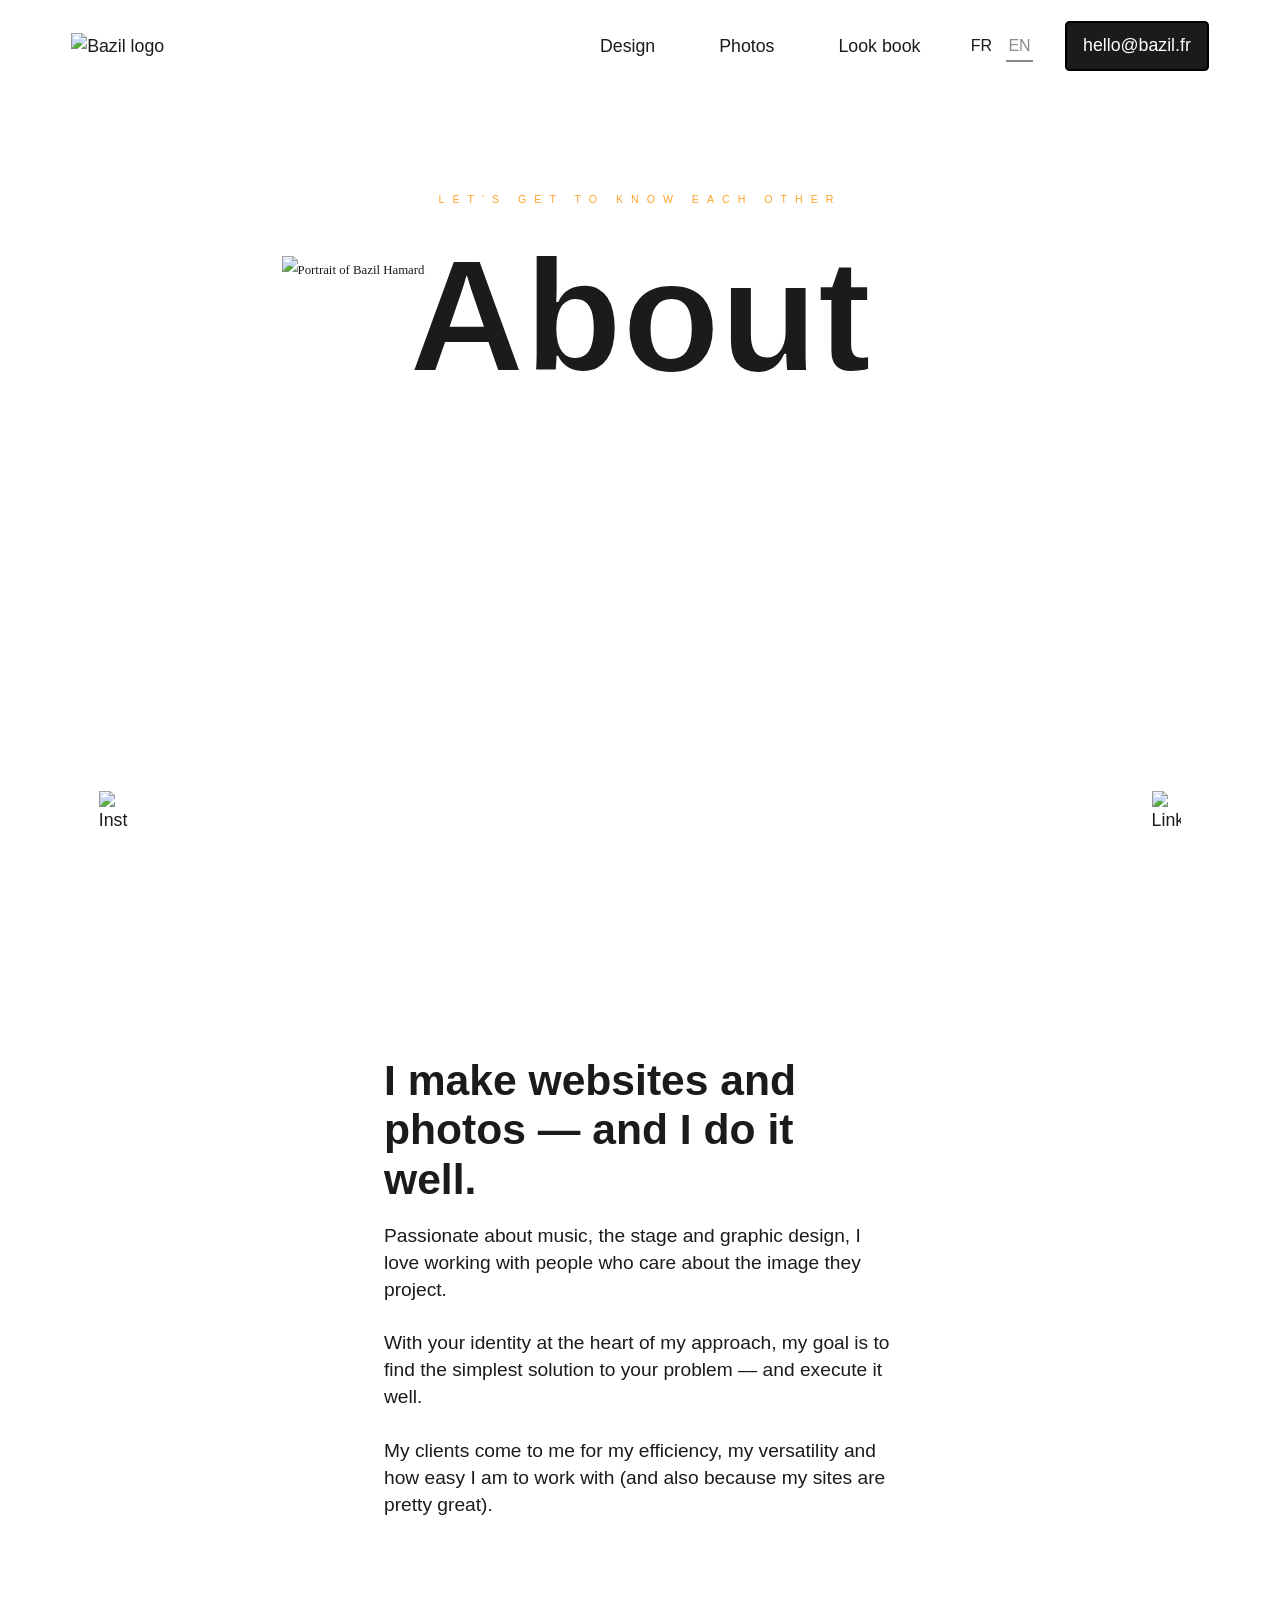
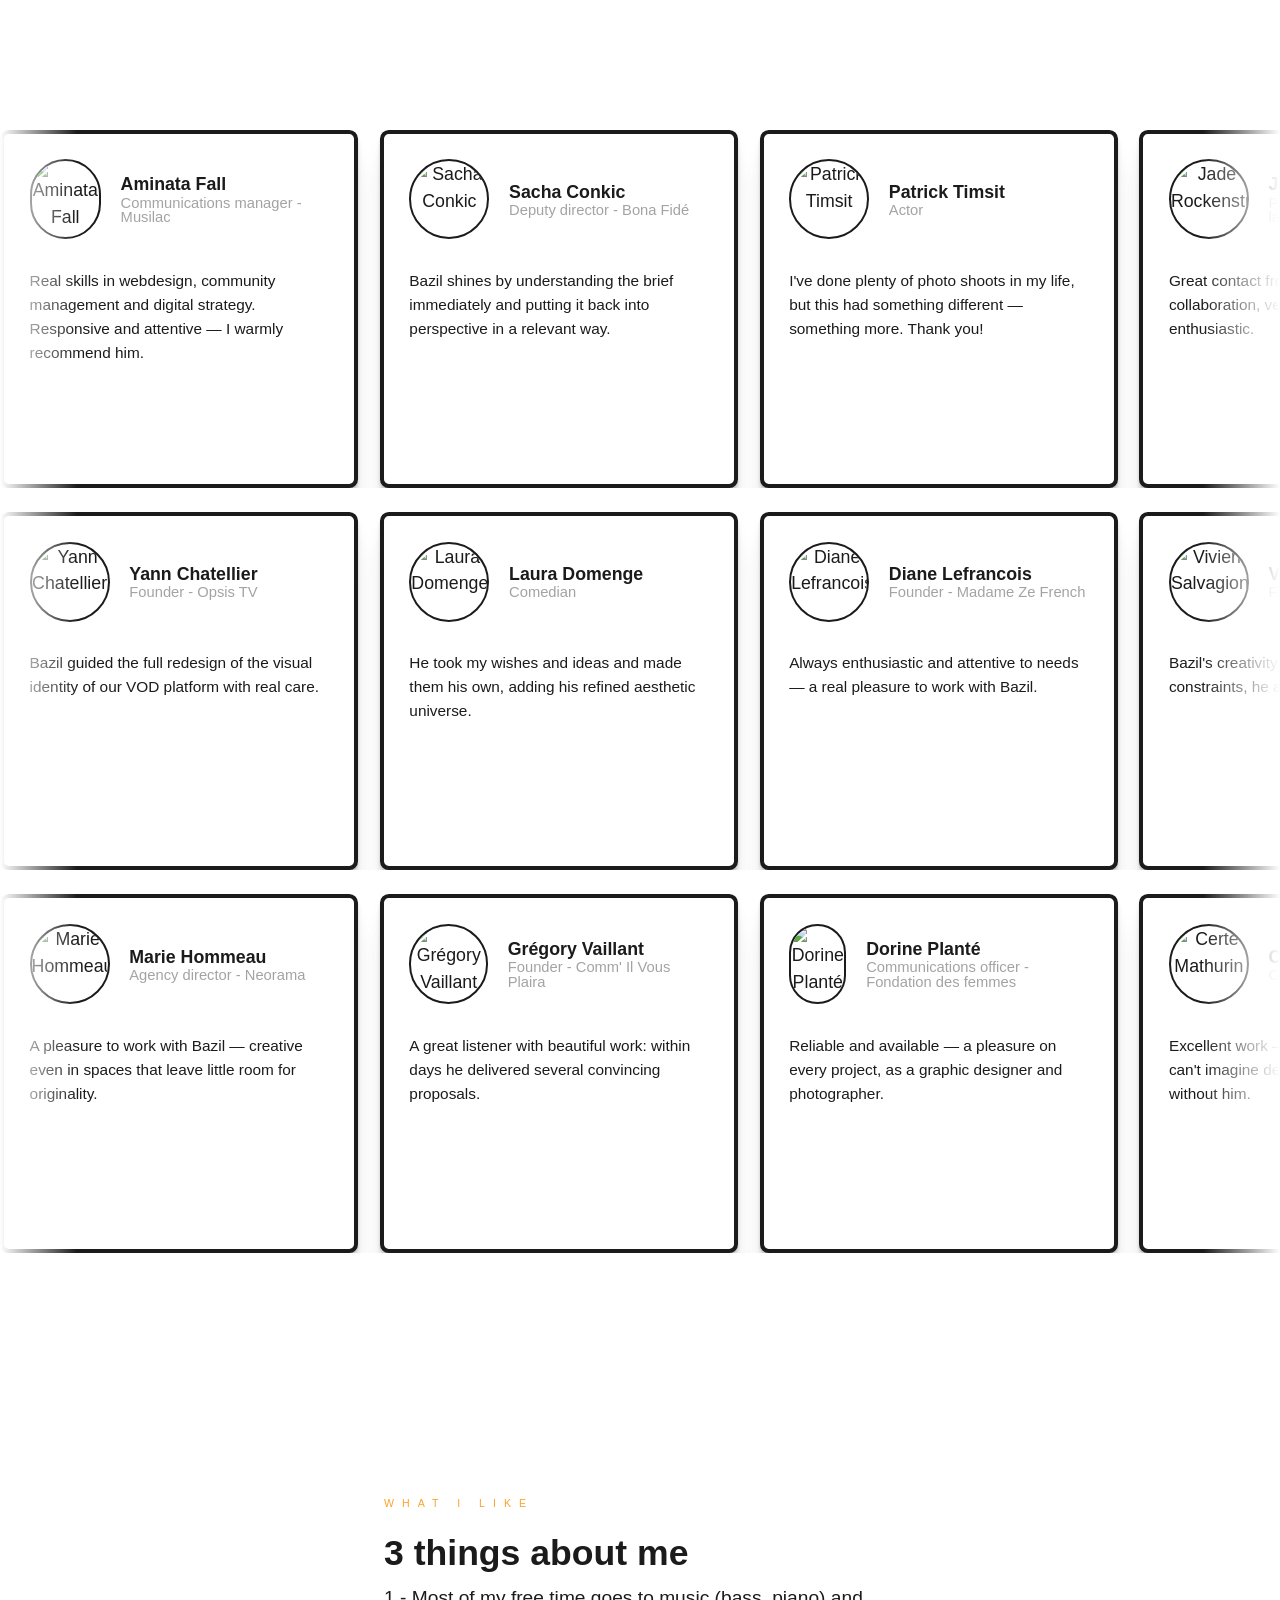
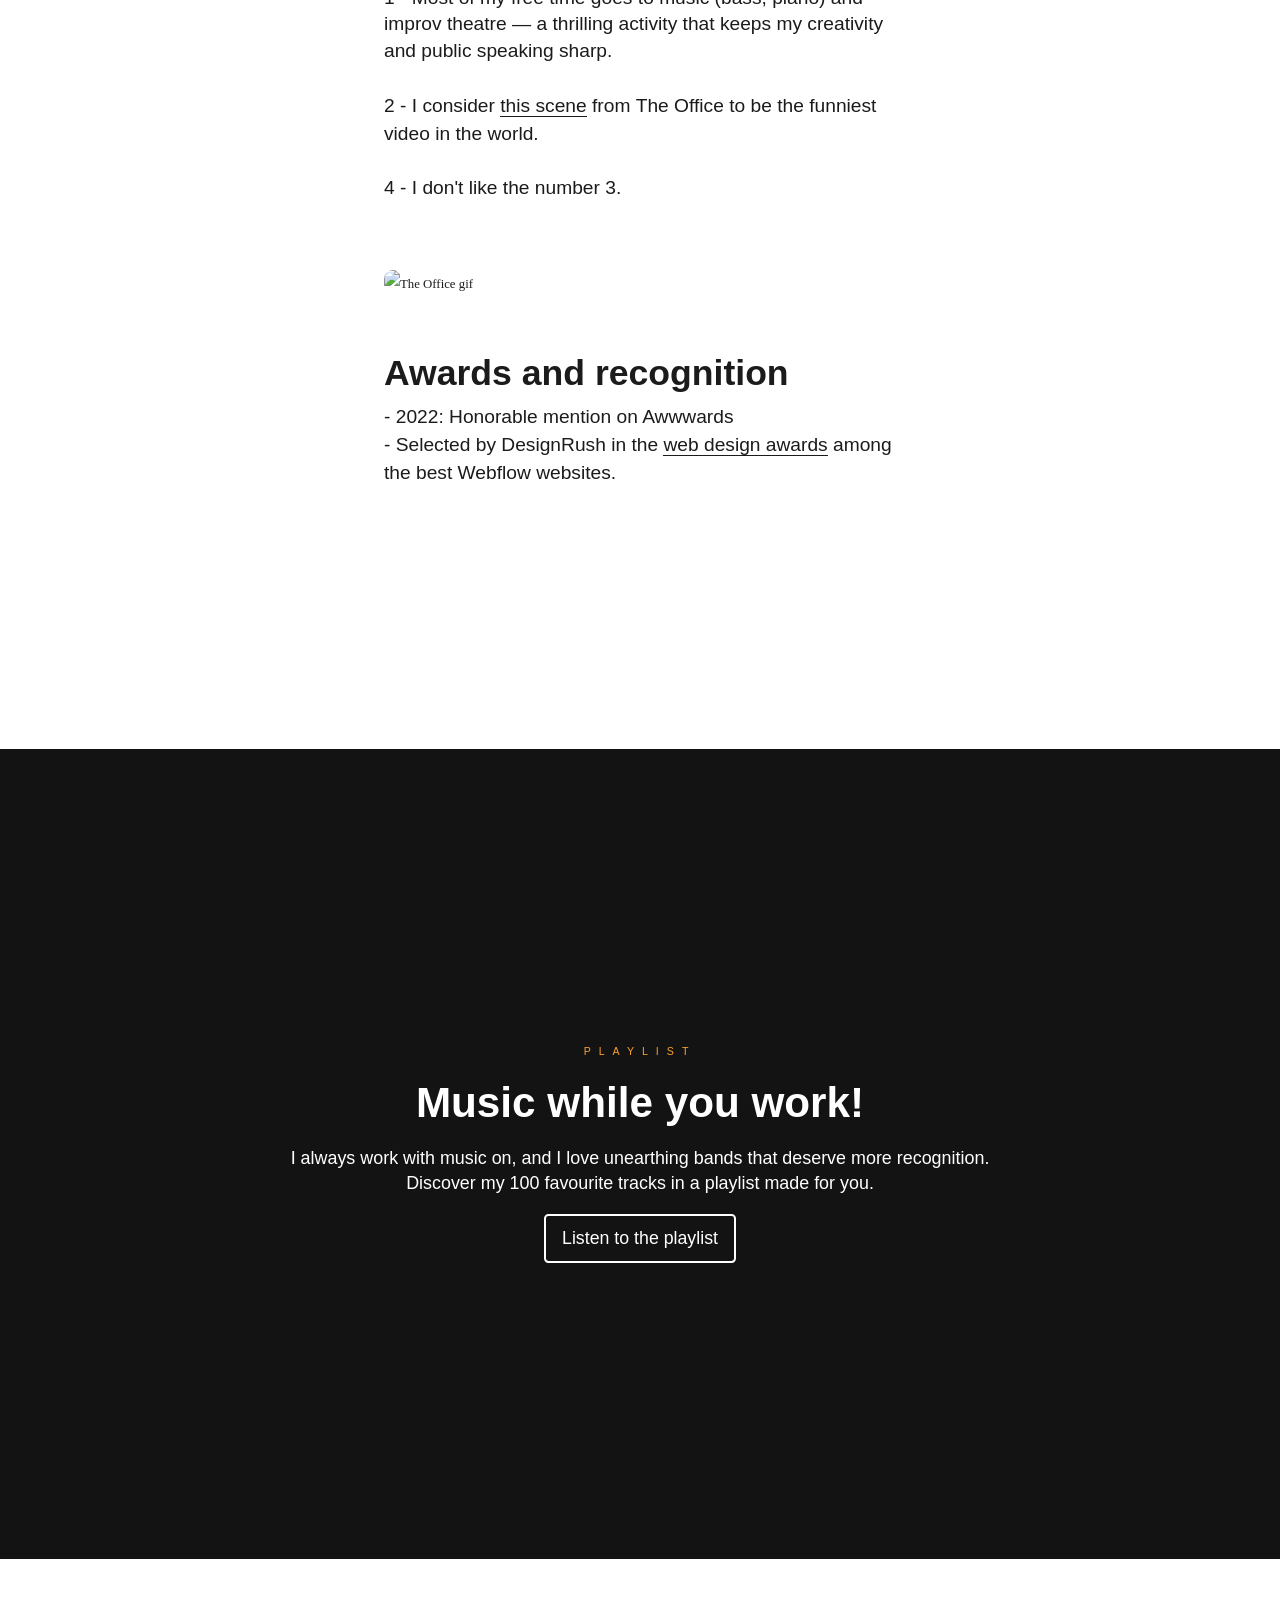
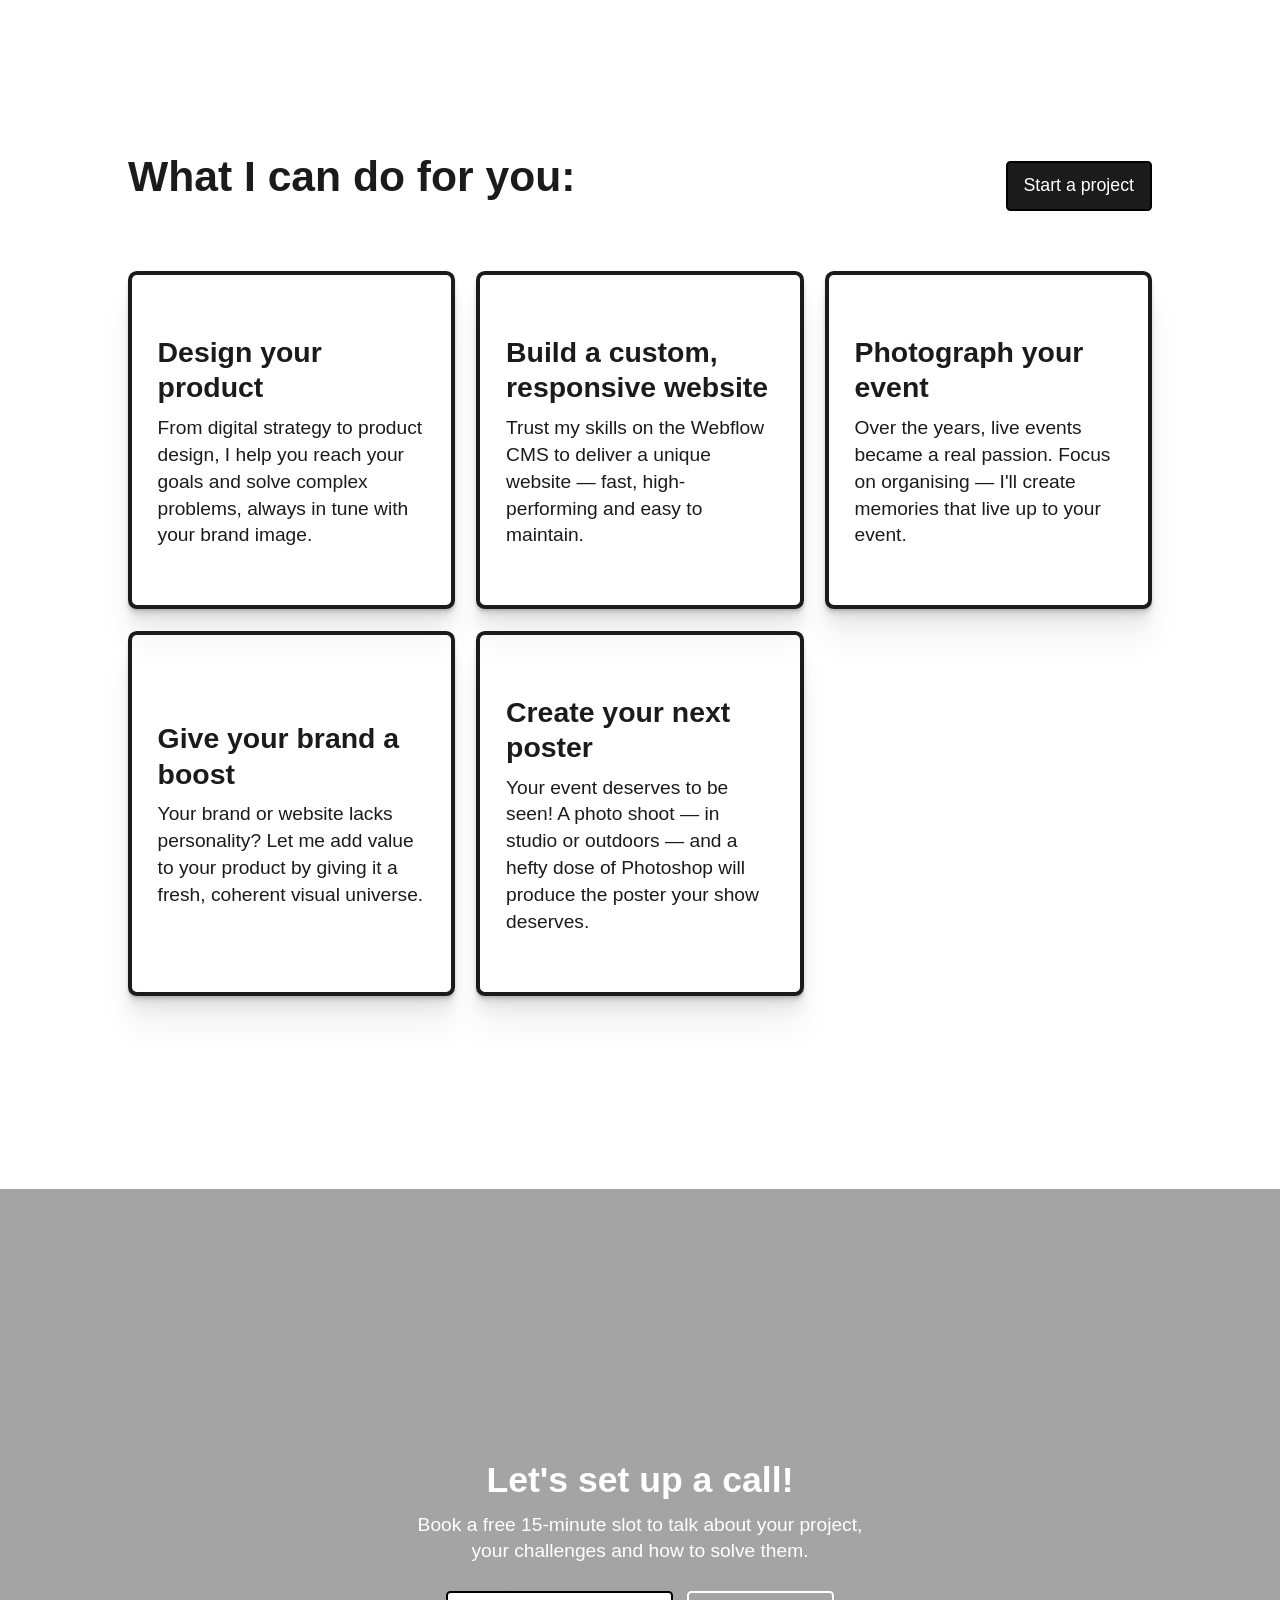
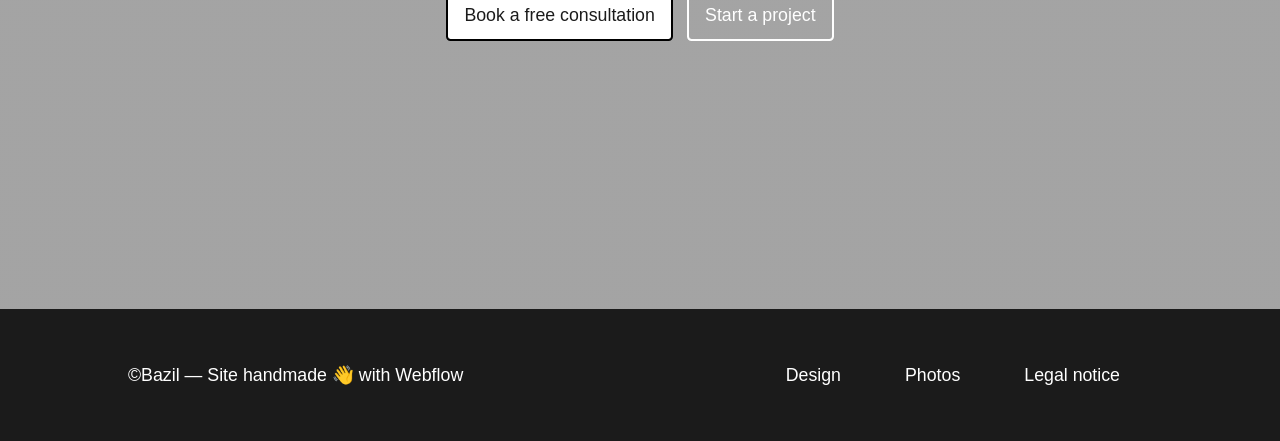
==== about/index.html @ ef3a247c "Initial commit: personal portfolio site Rebuilt from the Bazil Hamard portfolio template, personaliz" ====
<!DOCTYPE html>
<html lang="en">
<head>
<meta charset="utf-8">
<title>About - Bazil Hamard - Webdesigner &amp; photographer - Paris</title>
<meta name="description" content="Webdesigner and photographer in Paris — websites and photos, done well.">
<meta content="width=device-width, initial-scale=1" name="viewport">
<link href="../css/style.css" rel="stylesheet" type="text/css">
<link href="https://cdn.prod.website-files.com/61dd9ddd76c6a058a47a4c57/61dd9ddd76c6a0a5317a4cc8_Favicon.jpg" rel="shortcut icon" type="image/x-icon">
<link href="https://cdn.prod.website-files.com/61dd9ddd76c6a058a47a4c57/61dd9ddd76c6a01dc07a4cc9_Webclip.jpg" rel="apple-touch-icon">
<script>document.documentElement.className += ' js';</script>

</head>
<body class="body is-entering">

<div class="global">

<div class="black-curtain_transition"><div class="panel__wrapper"><div class="colorpanel-left"></div><div class="colorpanel-right"></div></div></div>
<nav class="nav flex-split is--white">
  <div class="container-xl is--menu">
    <a href="../" class="nav__logo w-inline-block"><img src="https://cdn.prod.website-files.com/61dd9ddd76c6a058a47a4c57/61defd565b95860877484fe4_Logo_Bazil.svg" loading="lazy" alt="Bazil logo" class="nav__logo-img"></a>
    <div class="menu__button" id="menuButton">
      <div class="line"></div><div class="line"></div><div class="line"></div>
      <div class="close"><div class="cross is--reverse"></div><div class="cross"></div></div>
    </div>
    <div class="nav__menu hide">
      <a href="../design/" class="nav__item is-transition">Design</a>
      <a href="../photos/" class="nav__item is-transition">Photos</a>
      <a href="../look-book/" class="nav__item is-transition">Look book</a>
      <a href="../about/" class="nav__item is-transition hide w--current">About</a>
      <div class="wg-element"><div class="wg-element-wrapper sw1">
        <a lang="fr" href="https://www.bazil.fr/" class="wg-selector-1 s1 w-inline-block"><div>FR</div><div class="wg-selector-highlight-wrapper"><div class="wg-selector-highlight h1"></div></div></a>
        <a lang="en" href="#" class="wg-selector-1 s2 is-active w-inline-block"><div>EN</div><div class="wg-selector-highlight-wrapper"><div class="wg-selector-highlight h2"></div></div></a>
      </div></div>
      <a href="mailto:hello@bazil.fr?subject=Getting%20in%20touch%20-%20Bazil.fr" class="cta menu w-button">hello@bazil.fr</a>
    </div>
    <div class="nav__mobile">
      <div class="menu__line is--top"></div>
      <a href="../design/" class="nav__item--wrapper w-inline-block">
        <div class="nav__item--title">Design</div>
        <div class="faq__arrow is--mobile"><img src="https://cdn.prod.website-files.com/61dd9ddd76c6a058a47a4c57/6204e4cefa407d267ed35bbc_Arrow_white.svg" loading="lazy" alt="" class="faq__arrow--image"></div>
        <div class="menu__line"></div>
      </a>
      <a href="../photos/" class="nav__item--wrapper w-inline-block">
        <div class="nav__item--title">Photos</div>
        <div class="faq__arrow is--mobile"><img src="https://cdn.prod.website-files.com/61dd9ddd76c6a058a47a4c57/6204e4cefa407d267ed35bbc_Arrow_white.svg" loading="lazy" alt="" class="faq__arrow--image"></div>
        <div class="menu__line"></div>
      </a>
      <a href="../look-book/" class="nav__item--wrapper w-inline-block">
        <div class="nav__item--title">Look book</div>
        <div class="faq__arrow is--mobile"><img src="https://cdn.prod.website-files.com/61dd9ddd76c6a058a47a4c57/6204e4cefa407d267ed35bbc_Arrow_white.svg" loading="lazy" alt="" class="faq__arrow--image"></div>
        <div class="menu__line"></div>
      </a>
      <a href="../about/" class="nav__item--wrapper w-inline-block">
        <div class="nav__item--title">About</div>
        <div class="faq__arrow is--mobile"><img src="https://cdn.prod.website-files.com/61dd9ddd76c6a058a47a4c57/6204e4cefa407d267ed35bbc_Arrow_white.svg" loading="lazy" alt="" class="faq__arrow--image"></div>
        <div class="menu__line"></div>
      </a>
      <div class="nav__contact-wrapper">
        <img src="https://cdn.prod.website-files.com/61dd9ddd76c6a058a47a4c57/622231122ac5bbd33df08f0c_Cercles-jaunes.svg" loading="lazy" alt="" class="logo__mobile">
        <a href="mailto:hello@bazil.fr?subject=Getting%20in%20touch%20-%20Bazil.fr" class="nav__contact">hello@bazil.fr</a>
        <a href="tel:+33687845893" class="nav__contact">06.87.84.58.93</a>
      </div>
      <a href="#" class="cta is--p-less js-open-form w-button">Start a project</a>
      <div class="wg-element"><div class="wg-element-wrapper sw1">
        <a lang="fr" href="https://www.bazil.fr/" class="wg-selector-1 s1 w-inline-block"><div>FR</div><div class="wg-selector-highlight-wrapper"><div class="wg-selector-highlight h1"></div></div></a>
        <a lang="en" href="#" class="wg-selector-1 s2 is-active w-inline-block"><div>EN</div><div class="wg-selector-highlight-wrapper"><div class="wg-selector-highlight h2"></div></div></a>
      </div></div>
      <div class="nav__rs--wrapper">
        <a href="https://www.instagram.com/bazildesiles/" target="_blank" class="rs__link w-inline-block"><img src="https://cdn.prod.website-files.com/61dd9ddd76c6a058a47a4c57/61dd9ddd76c6a041987a4ccb_RS_insta.webp" loading="lazy" alt="Instagram" class="rs-img"></a>
        <a href="https://www.linkedin.com/in/bazil-hamard/" target="_blank" class="rs__link w-inline-block"><img src="https://cdn.prod.website-files.com/61dd9ddd76c6a058a47a4c57/61dd9ddd76c6a0d11b7a4ccc_RS_Linkedin.webp" loading="lazy" alt="LinkedIn" class="rs-img is--smaller"></a>
        <a href="https://webflow.com/bazil" target="_blank" class="rs__link w-inline-block"><img src="https://cdn.prod.website-files.com/61dd9ddd76c6a058a47a4c57/6204de9267d23e3e209350e2_Webflow.svg" loading="lazy" alt="Webflow expert" class="rs-img"></a>
      </div>
    </div>
  </div>
</nav>
<div class="cursor"><div class="cursor__circle"><img src="https://cdn.prod.website-files.com/61dd9ddd76c6a058a47a4c57/61fa5ae131de253e0d866d9b_Arrow.webp" loading="lazy" alt="" class="cursor__img"></div></div>

<div class="form__container">
  <div class="close-form-div js-close-form"></div>
  <div class="form__wrap w-form">
    <form class="form" id="projectForm">
      <div class="question-wrap">
        <a href="#" class="close-button js-close-form w-inline-block"><img src="https://cdn.prod.website-files.com/61dd9ddd76c6a058a47a4c57/6231cae972a11c9142078d7c_close-x.svg" loading="lazy" alt="Close" class="close-icon"></a>
        <div class="q is-1 is-current" data-step="1">
          <div class="project-num is-form"><div class="num-txt">1</div><div class="num-txt">/</div><div class="num-txt">5</div></div>
          <div class="form__intro">Average time to complete: 2 minutes</div>
          <div class="question__title"><strong>What do you need?</strong></div>
          <div class="radio__buttons--wrapper">
            <label class="radio__button w-radio js-step-choice" data-next="2" data-value="A website">
      <div class="w-form-formradioinput w-form-formradioinput--inputType-custom radio w-radio-input"></div>
      <input type="radio" style="opacity:0;position:absolute;z-index:-1">
      <span class="radio-txt w-form-label">A website</span></label>
            <label class="radio__button w-radio js-step-choice" data-next="2" data-value="Branding, design &amp;amp; website">
      <div class="w-form-formradioinput w-form-formradioinput--inputType-custom radio w-radio-input"></div>
      <input type="radio" style="opacity:0;position:absolute;z-index:-1">
      <span class="radio-txt w-form-label">Branding, design &amp; website</span></label>
            <label class="radio__button w-radio js-step-choice" data-next="photos" data-value="Photography">
      <div class="w-form-formradioinput w-form-formradioinput--inputType-custom radio w-radio-input"></div>
      <input type="radio" style="opacity:0;position:absolute;z-index:-1">
      <span class="radio-txt w-form-label">Photography</span></label>
            <label class="radio__button w-radio js-step-choice" data-next="photos" data-value="Photo &amp;amp; graphic design">
      <div class="w-form-formradioinput w-form-formradioinput--inputType-custom radio w-radio-input"></div>
      <input type="radio" style="opacity:0;position:absolute;z-index:-1">
      <span class="radio-txt w-form-label">Photo &amp; graphic design</span></label>
          </div>
        </div>
        <div class="q is-22" data-step="2">
          <div class="project-num is-form"><div class="num-txt">2</div><div class="num-txt">/</div><div class="num-txt">5</div></div>
          <div class="question__title">When do you need it?</div>
          <div class="radio__buttons--wrapper">
            <label class="radio__button w-radio js-step-choice" data-next="3" data-value="As soon as possible">
      <div class="w-form-formradioinput w-form-formradioinput--inputType-custom radio w-radio-input"></div>
      <input type="radio" style="opacity:0;position:absolute;z-index:-1">
      <span class="radio-txt w-form-label">As soon as possible</span></label>
            <label class="radio__button w-radio js-step-choice" data-next="3" data-value="Within the next 2 months">
      <div class="w-form-formradioinput w-form-formradioinput--inputType-custom radio w-radio-input"></div>
      <input type="radio" style="opacity:0;position:absolute;z-index:-1">
      <span class="radio-txt w-form-label">Within the next 2 months</span></label>
            <label class="radio__button w-radio js-step-choice" data-next="3" data-value="Within 6 months">
      <div class="w-form-formradioinput w-form-formradioinput--inputType-custom radio w-radio-input"></div>
      <input type="radio" style="opacity:0;position:absolute;z-index:-1">
      <span class="radio-txt w-form-label">Within 6 months</span></label>
            <label class="radio__button w-radio js-step-choice" data-next="3" data-value="No rush">
      <div class="w-form-formradioinput w-form-formradioinput--inputType-custom radio w-radio-input"></div>
      <input type="radio" style="opacity:0;position:absolute;z-index:-1">
      <span class="radio-txt w-form-label">No rush</span></label>
          </div>
          <a href="#" class="back-button js-step-back w-inline-block" data-back="1"><img src="https://cdn.prod.website-files.com/61dd9ddd76c6a058a47a4c57/61fa5ae131de253e0d866d9b_Arrow.webp" loading="lazy" alt="Back" class="back-icon"></a>
        </div>
        <div class="q is-3" data-step="3">
          <div class="project-num is-form"><div class="num-txt">3</div><div class="num-txt">/</div><div class="num-txt">5</div></div>
          <div class="question__title">What budget do you have in mind?</div>
          <div class="radio__buttons--wrapper">
            <label class="radio__button w-radio js-step-choice" data-next="4" data-value="4000 - 8000 €">
      <div class="w-form-formradioinput w-form-formradioinput--inputType-custom radio w-radio-input"></div>
      <input type="radio" style="opacity:0;position:absolute;z-index:-1">
      <span class="radio-txt w-form-label">4000 - 8000 €</span></label>
            <label class="radio__button w-radio js-step-choice" data-next="4" data-value="8000 - 12000 €">
      <div class="w-form-formradioinput w-form-formradioinput--inputType-custom radio w-radio-input"></div>
      <input type="radio" style="opacity:0;position:absolute;z-index:-1">
      <span class="radio-txt w-form-label">8000 - 12000 €</span></label>
            <label class="radio__button w-radio js-step-choice" data-next="4" data-value="12000 - 20000 €">
      <div class="w-form-formradioinput w-form-formradioinput--inputType-custom radio w-radio-input"></div>
      <input type="radio" style="opacity:0;position:absolute;z-index:-1">
      <span class="radio-txt w-form-label">12000 - 20000 €</span></label>
            <label class="radio__button w-radio js-step-choice" data-next="4" data-value="+ 20000 €">
      <div class="w-form-formradioinput w-form-formradioinput--inputType-custom radio w-radio-input"></div>
      <input type="radio" style="opacity:0;position:absolute;z-index:-1">
      <span class="radio-txt w-form-label">+ 20000 €</span></label>
          </div>
          <a href="#" class="back-button js-step-back w-inline-block" data-back="2"><img src="https://cdn.prod.website-files.com/61dd9ddd76c6a058a47a4c57/61fa5ae131de253e0d866d9b_Arrow.webp" loading="lazy" alt="Back" class="back-icon"></a>
        </div>
        <div class="q is-44" data-step="4">
          <div class="project-num is-form"><div class="num-txt">4</div><div class="num-txt">/</div><div class="num-txt">5</div></div>
          <div class="question__title">How did you hear about my work?</div>
          <div class="radio__buttons--wrapper">
            <label class="radio__button w-radio js-step-choice" data-next="5" data-value="Google search">
      <div class="w-form-formradioinput w-form-formradioinput--inputType-custom radio w-radio-input"></div>
      <input type="radio" style="opacity:0;position:absolute;z-index:-1">
      <span class="radio-txt w-form-label">Google search</span></label>
            <label class="radio__button w-radio js-step-choice" data-next="5" data-value="Word of mouth">
      <div class="w-form-formradioinput w-form-formradioinput--inputType-custom radio w-radio-input"></div>
      <input type="radio" style="opacity:0;position:absolute;z-index:-1">
      <span class="radio-txt w-form-label">Word of mouth</span></label>
            <label class="radio__button w-radio js-step-choice" data-next="5" data-value="One of my past projects">
      <div class="w-form-formradioinput w-form-formradioinput--inputType-custom radio w-radio-input"></div>
      <input type="radio" style="opacity:0;position:absolute;z-index:-1">
      <span class="radio-txt w-form-label">One of my past projects</span></label>
            <label class="radio__button w-radio js-step-choice" data-next="5" data-value="Social media / Webflow">
      <div class="w-form-formradioinput w-form-formradioinput--inputType-custom radio w-radio-input"></div>
      <input type="radio" style="opacity:0;position:absolute;z-index:-1">
      <span class="radio-txt w-form-label">Social media / Webflow</span></label>
            <label class="radio__button w-radio js-step-choice" data-next="5" data-value="Other">
      <div class="w-form-formradioinput w-form-formradioinput--inputType-custom radio w-radio-input"></div>
      <input type="radio" style="opacity:0;position:absolute;z-index:-1">
      <span class="radio-txt w-form-label">Other</span></label>
          </div>
          <a href="#" class="back-button js-step-back w-inline-block" data-back="3"><img src="https://cdn.prod.website-files.com/61dd9ddd76c6a058a47a4c57/61fa5ae131de253e0d866d9b_Arrow.webp" loading="lazy" alt="Back" class="back-icon"></a>
        </div>
        <div class="q is-55" data-step="5">
          <div class="project-num is-form"><div class="num-txt">5</div><div class="num-txt">/</div><div class="num-txt">5</div></div>
          <div class="question__title"><strong>Finally, leave your details so I can get back to you as soon as possible.</strong></div>
          <div class="radio__buttons--wrapper">
            <div class="form-row">
              <input type="text" class="txt-field is-half w-input" placeholder="First name*" required>
              <input type="text" class="txt-field is-half w-input" placeholder="Last name*" required>
            </div>
            <div class="form-row">
              <input type="email" class="txt-field is-half w-input" placeholder="Email*" required>
              <input type="tel" class="txt-field is-half w-input" placeholder="Phone">
            </div>
            <textarea class="txt-field is-msg w-input" placeholder="Tell me a bit more about your project..."></textarea>
            <input type="submit" class="radio__button w-button" value="Send">
          </div>
          <a href="#" class="back-button js-step-back w-inline-block" data-back="4"><img src="https://cdn.prod.website-files.com/61dd9ddd76c6a058a47a4c57/61fa5ae131de253e0d866d9b_Arrow.webp" loading="lazy" alt="Back" class="back-icon"></a>
        </div>
        <div class="q is-photos" data-step="photos">
          <div class="question__title">For your photography needs,<br>contact me directly by email:</div>
          <a href="mailto:hello@bazil.fr?subject=Getting%20in%20touch%20-%20bazil.fr" class="cta is--photos w-button">hello@bazil.fr</a>
          <a href="#" class="back-button js-step-back w-inline-block" data-back="1"><img src="https://cdn.prod.website-files.com/61dd9ddd76c6a058a47a4c57/61fa5ae131de253e0d866d9b_Arrow.webp" loading="lazy" alt="Back" class="back-icon"></a>
        </div>
      </div>
    </form>
    <div class="success w-form-done">
      <a href="#" class="close-button js-close-form w-inline-block"><img src="https://cdn.prod.website-files.com/61dd9ddd76c6a058a47a4c57/6231cae972a11c9142078d7c_close-x.svg" loading="lazy" alt="Close" class="close-icon"></a>
      <div class="success__text"><span class="success-heading">Thank you</span>I'll get back to you as soon as possible 👋</div>
    </div>
  </div>
</div>

<div class="loader"><div class="nav-bg"><img src="https://cdn.prod.website-files.com/61dd9ddd76c6a058a47a4c57/62223071a8da772acdf6f8d8_Logo-B.svg" loading="eager" alt="" class="loader-img"></div><div class="loader-bottom-img"></div></div>
</div>

<div class="main">
  <div class="overflow-hidden">
    <div class="section about">
      <div class="container">
        <div class="about__heading-content">
          <h5 class="is--centered">Let's get to know each other</h5>
          <div class="about__heading-wrapper">
            <h1 class="about__heading-outline">About</h1>
            <h1 class="about__heading">About</h1>
          </div>
        </div>
        <div class="rs__wrapper">
          <a href="https://www.instagram.com/bazildesiles/" target="_blank" class="rs__content is--instagram w-inline-block"><img src="https://cdn.prod.website-files.com/61dd9ddd76c6a058a47a4c57/61dd9ddd76c6a041987a4ccb_RS_insta.webp" loading="lazy" alt="Instagram" class="rs__logo"></a>
          <a href="https://www.linkedin.com/in/bazil-hamard/" target="_blank" class="rs__content is--linkedin w-inline-block"><img src="https://cdn.prod.website-files.com/61dd9ddd76c6a058a47a4c57/61dd9ddd76c6a0d11b7a4ccc_RS_Linkedin.webp" loading="lazy" alt="LinkedIn" class="rs__logo"></a>
        </div>
        <img src="https://cdn.prod.website-files.com/61dd9ddd76c6a058a47a4c57/62792826dba51829856cf823_Photo_about-gradient.png" loading="eager" alt="Portrait of Bazil Hamard" class="about__photo">
      </div>
    </div>
    <div class="section is--marginless">
      <div class="container-xs">
        <h2 class="reveal">I make websites and photos — and I do it well.</h2>
        <p class="reveal">Passionate about music, the stage and graphic design, I love working with people who care about the image they project.<br><br>With your identity at the heart of my approach, my goal is to find the simplest solution to your problem — and execute it well.<br><br>My clients come to me for my efficiency, my versatility and how easy I am to work with (and also because my sites are pretty great).</p>
      </div>
    </div>
    <div class="section is--testimonials">
      
      <div class="testimonial__wrapper w-dyn-list">
        <div class="testimonial__list w-dyn-items">
        <div class="testimonial__item shadow w-dyn-item">
          <a href="https://www.linkedin.com/in/aminata-fall-b0b422139/" target="_blank" class="testimonial__link w-inline-block">
            <img src="https://cdn.prod.website-files.com/61dd9ddd76c6a0f7537a4c75/626be6404fe55c17edc2eea6_Testimonial%20-%20Aminata%20Fall.png" loading="lazy" alt="Aminata Fall" class="testimonial__photo">
            <div class="testimonial__infos">
              <h3 class="temoignage__name">Aminata Fall</h3>
              <div class="testimonial__role">Communications manager - Musilac</div>
            </div>
          </a>
          <div class="testimonial__quote">Real skills in webdesign, community management and digital strategy. Responsive and attentive — I warmly recommend him.</div>
        </div>
        <div class="testimonial__item shadow w-dyn-item">
          <a href="https://www.equancy.fr/fr/" target="_blank" class="testimonial__link w-inline-block">
            <img src="https://cdn.prod.website-files.com/61dd9ddd76c6a0f7537a4c75/626be607033956c3dab4e6ff_Testimonial%20-%20Sacha%20Conkic.png" loading="lazy" alt="Sacha Conkic" class="testimonial__photo">
            <div class="testimonial__infos">
              <h3 class="temoignage__name">Sacha Conkic</h3>
              <div class="testimonial__role">Deputy director - Bona Fidé</div>
            </div>
          </a>
          <div class="testimonial__quote">Bazil shines by understanding the brief immediately and putting it back into perspective in a relevant way.</div>
        </div>
        <div class="testimonial__item shadow w-dyn-item">
          <a href="#" class="testimonial__link w-inline-block">
            <img src="https://cdn.prod.website-files.com/61dd9ddd76c6a0f7537a4c75/653f64d745452251b58309da_Testimonial%20-%20Patrick%20Timsit.png" loading="lazy" alt="Patrick Timsit" class="testimonial__photo">
            <div class="testimonial__infos">
              <h3 class="temoignage__name">Patrick Timsit</h3>
              <div class="testimonial__role">Actor</div>
            </div>
          </a>
          <div class="testimonial__quote">I&#x27;ve done plenty of photo shoots in my life, but this had something different — something more. Thank you!</div>
        </div>
        <div class="testimonial__item shadow w-dyn-item">
          <a href="http://cokaulab.com/" target="_blank" class="testimonial__link w-inline-block">
            <img src="https://cdn.prod.website-files.com/61dd9ddd76c6a0f7537a4c75/626be5c675ee015f433188c1_Testimonial%20-%20Jade%20Rockenstrocly.png" loading="lazy" alt="Jade Rockenstrocly" class="testimonial__photo">
            <div class="testimonial__infos">
              <h3 class="temoignage__name">Jade Rockenstrocly</h3>
              <div class="testimonial__role">Production director - Cokau lab</div>
            </div>
          </a>
          <div class="testimonial__quote">Great contact from the start of our collaboration, very responsive, always enthusiastic.</div>
        </div>
        <div class="testimonial__item shadow w-dyn-item">
          <a href="https://fredericbau.com/" target="_blank" class="testimonial__link w-inline-block">
            <img src="https://cdn.prod.website-files.com/61dd9ddd76c6a0f7537a4c75/626be633b9b30b627eb89cbf_Testimonial%20-%20Fre%CC%81de%CC%81ric%20Bau.png" loading="lazy" alt="Frédéric Bau" class="testimonial__photo">
            <div class="testimonial__infos">
              <h3 class="temoignage__name">Frédéric Bau</h3>
              <div class="testimonial__role">Pastry chef</div>
            </div>
          </a>
          <div class="testimonial__quote">Thank you for your ability to understand us, challenge us, keep the goal in sight and excel.</div>
        </div>
        <div class="testimonial__item shadow w-dyn-item">
          <a href="https://www.linkedin.com/in/aminata-fall-b0b422139/" target="_blank" class="testimonial__link w-inline-block">
            <img src="https://cdn.prod.website-files.com/61dd9ddd76c6a0f7537a4c75/626be6404fe55c17edc2eea6_Testimonial%20-%20Aminata%20Fall.png" loading="lazy" alt="Aminata Fall" class="testimonial__photo">
            <div class="testimonial__infos">
              <h3 class="temoignage__name">Aminata Fall</h3>
              <div class="testimonial__role">Communications manager - Musilac</div>
            </div>
          </a>
          <div class="testimonial__quote">Real skills in webdesign, community management and digital strategy. Responsive and attentive — I warmly recommend him.</div>
        </div>
        <div class="testimonial__item shadow w-dyn-item">
          <a href="https://www.equancy.fr/fr/" target="_blank" class="testimonial__link w-inline-block">
            <img src="https://cdn.prod.website-files.com/61dd9ddd76c6a0f7537a4c75/626be607033956c3dab4e6ff_Testimonial%20-%20Sacha%20Conkic.png" loading="lazy" alt="Sacha Conkic" class="testimonial__photo">
            <div class="testimonial__infos">
              <h3 class="temoignage__name">Sacha Conkic</h3>
              <div class="testimonial__role">Deputy director - Bona Fidé</div>
            </div>
          </a>
          <div class="testimonial__quote">Bazil shines by understanding the brief immediately and putting it back into perspective in a relevant way.</div>
        </div>
        <div class="testimonial__item shadow w-dyn-item">
          <a href="#" class="testimonial__link w-inline-block">
            <img src="https://cdn.prod.website-files.com/61dd9ddd76c6a0f7537a4c75/653f64d745452251b58309da_Testimonial%20-%20Patrick%20Timsit.png" loading="lazy" alt="Patrick Timsit" class="testimonial__photo">
            <div class="testimonial__infos">
              <h3 class="temoignage__name">Patrick Timsit</h3>
              <div class="testimonial__role">Actor</div>
            </div>
          </a>
          <div class="testimonial__quote">I&#x27;ve done plenty of photo shoots in my life, but this had something different — something more. Thank you!</div>
        </div>
        <div class="testimonial__item shadow w-dyn-item">
          <a href="http://cokaulab.com/" target="_blank" class="testimonial__link w-inline-block">
            <img src="https://cdn.prod.website-files.com/61dd9ddd76c6a0f7537a4c75/626be5c675ee015f433188c1_Testimonial%20-%20Jade%20Rockenstrocly.png" loading="lazy" alt="Jade Rockenstrocly" class="testimonial__photo">
            <div class="testimonial__infos">
              <h3 class="temoignage__name">Jade Rockenstrocly</h3>
              <div class="testimonial__role">Production director - Cokau lab</div>
            </div>
          </a>
          <div class="testimonial__quote">Great contact from the start of our collaboration, very responsive, always enthusiastic.</div>
        </div>
        <div class="testimonial__item shadow w-dyn-item">
          <a href="https://fredericbau.com/" target="_blank" class="testimonial__link w-inline-block">
            <img src="https://cdn.prod.website-files.com/61dd9ddd76c6a0f7537a4c75/626be633b9b30b627eb89cbf_Testimonial%20-%20Fre%CC%81de%CC%81ric%20Bau.png" loading="lazy" alt="Frédéric Bau" class="testimonial__photo">
            <div class="testimonial__infos">
              <h3 class="temoignage__name">Frédéric Bau</h3>
              <div class="testimonial__role">Pastry chef</div>
            </div>
          </a>
          <div class="testimonial__quote">Thank you for your ability to understand us, challenge us, keep the goal in sight and excel.</div>
        </div></div>
      </div>
      
      <div class="testimonial__wrapper is--reverse w-dyn-list">
        <div class="testimonial__list w-dyn-items">
        <div class="testimonial__item shadow w-dyn-item">
          <a href="#" class="testimonial__link w-inline-block">
            <img src="https://cdn.prod.website-files.com/61dd9ddd76c6a0f7537a4c75/626be5b07673387cab88b13b_Testimonial%20-%20Yann%20Chatellier.png" loading="lazy" alt="Yann Chatellier" class="testimonial__photo">
            <div class="testimonial__infos">
              <h3 class="temoignage__name">Yann Chatellier</h3>
              <div class="testimonial__role">Founder - Opsis TV</div>
            </div>
          </a>
          <div class="testimonial__quote">Bazil guided the full redesign of the visual identity of our VOD platform with real care.</div>
        </div>
        <div class="testimonial__item shadow w-dyn-item">
          <a href="#" class="testimonial__link w-inline-block">
            <img src="https://cdn.prod.website-files.com/61dd9ddd76c6a0f7537a4c75/626be5deaeab042493ce5869_Testimonial%20-%20Laura%20Domenge.png" loading="lazy" alt="Laura Domenge" class="testimonial__photo">
            <div class="testimonial__infos">
              <h3 class="temoignage__name">Laura Domenge</h3>
              <div class="testimonial__role">Comedian</div>
            </div>
          </a>
          <div class="testimonial__quote">He took my wishes and ideas and made them his own, adding his refined aesthetic universe.</div>
        </div>
        <div class="testimonial__item shadow w-dyn-item">
          <a href="https://www.linkedin.com/in/diane-lefrancois/" target="_blank" class="testimonial__link w-inline-block">
            <img src="https://cdn.prod.website-files.com/61dd9ddd76c6a0f7537a4c75/626be61f033956197fb4e905_Testimonial%20-%20Diane%20Lefranc%CC%A7ois.png" loading="lazy" alt="Diane Lefrancois" class="testimonial__photo">
            <div class="testimonial__infos">
              <h3 class="temoignage__name">Diane Lefrancois</h3>
              <div class="testimonial__role">Founder - Madame Ze French</div>
            </div>
          </a>
          <div class="testimonial__quote">Always enthusiastic and attentive to needs — a real pleasure to work with Bazil.</div>
        </div>
        <div class="testimonial__item shadow w-dyn-item">
          <a href="https://www.vhs.studio/" target="_blank" class="testimonial__link w-inline-block">
            <img src="https://cdn.prod.website-files.com/61dd9ddd76c6a0f7537a4c75/6271621f836326f02e91c6dd_Testimonial%20-%20Vivien%20Salvagione.png" loading="lazy" alt="Vivien Salvagione" class="testimonial__photo">
            <div class="testimonial__infos">
              <h3 class="temoignage__name">Vivien Salvagione</h3>
              <div class="testimonial__role">Founder - VHS Entertainment</div>
            </div>
          </a>
          <div class="testimonial__quote">Bazil&#x27;s creativity has no limits: whatever our constraints, he always adapts and delivers.</div>
        </div>
        <div class="testimonial__item shadow w-dyn-item">
          <a href="https://www.zeb-photos.com/" target="_blank" class="testimonial__link w-inline-block">
            <img src="https://cdn.prod.website-files.com/61dd9ddd76c6a0f7537a4c75/62879d0a4fb2aef04cfbc54e_Testimonial%20-%20Zeb.png" loading="lazy" alt="Zeb" class="testimonial__photo">
            <div class="testimonial__infos">
              <h3 class="temoignage__name">Zeb</h3>
              <div class="testimonial__role">Artist</div>
            </div>
          </a>
          <div class="testimonial__quote">A simple, clean and effective website to showcase my photographic work. Nothing but praise.</div>
        </div>
        <div class="testimonial__item shadow w-dyn-item">
          <a href="#" class="testimonial__link w-inline-block">
            <img src="https://cdn.prod.website-files.com/61dd9ddd76c6a0f7537a4c75/626be5b07673387cab88b13b_Testimonial%20-%20Yann%20Chatellier.png" loading="lazy" alt="Yann Chatellier" class="testimonial__photo">
            <div class="testimonial__infos">
              <h3 class="temoignage__name">Yann Chatellier</h3>
              <div class="testimonial__role">Founder - Opsis TV</div>
            </div>
          </a>
          <div class="testimonial__quote">Bazil guided the full redesign of the visual identity of our VOD platform with real care.</div>
        </div>
        <div class="testimonial__item shadow w-dyn-item">
          <a href="#" class="testimonial__link w-inline-block">
            <img src="https://cdn.prod.website-files.com/61dd9ddd76c6a0f7537a4c75/626be5deaeab042493ce5869_Testimonial%20-%20Laura%20Domenge.png" loading="lazy" alt="Laura Domenge" class="testimonial__photo">
            <div class="testimonial__infos">
              <h3 class="temoignage__name">Laura Domenge</h3>
              <div class="testimonial__role">Comedian</div>
            </div>
          </a>
          <div class="testimonial__quote">He took my wishes and ideas and made them his own, adding his refined aesthetic universe.</div>
        </div>
        <div class="testimonial__item shadow w-dyn-item">
          <a href="https://www.linkedin.com/in/diane-lefrancois/" target="_blank" class="testimonial__link w-inline-block">
            <img src="https://cdn.prod.website-files.com/61dd9ddd76c6a0f7537a4c75/626be61f033956197fb4e905_Testimonial%20-%20Diane%20Lefranc%CC%A7ois.png" loading="lazy" alt="Diane Lefrancois" class="testimonial__photo">
            <div class="testimonial__infos">
              <h3 class="temoignage__name">Diane Lefrancois</h3>
              <div class="testimonial__role">Founder - Madame Ze French</div>
            </div>
          </a>
          <div class="testimonial__quote">Always enthusiastic and attentive to needs — a real pleasure to work with Bazil.</div>
        </div>
        <div class="testimonial__item shadow w-dyn-item">
          <a href="https://www.vhs.studio/" target="_blank" class="testimonial__link w-inline-block">
            <img src="https://cdn.prod.website-files.com/61dd9ddd76c6a0f7537a4c75/6271621f836326f02e91c6dd_Testimonial%20-%20Vivien%20Salvagione.png" loading="lazy" alt="Vivien Salvagione" class="testimonial__photo">
            <div class="testimonial__infos">
              <h3 class="temoignage__name">Vivien Salvagione</h3>
              <div class="testimonial__role">Founder - VHS Entertainment</div>
            </div>
          </a>
          <div class="testimonial__quote">Bazil&#x27;s creativity has no limits: whatever our constraints, he always adapts and delivers.</div>
        </div>
        <div class="testimonial__item shadow w-dyn-item">
          <a href="https://www.zeb-photos.com/" target="_blank" class="testimonial__link w-inline-block">
            <img src="https://cdn.prod.website-files.com/61dd9ddd76c6a0f7537a4c75/62879d0a4fb2aef04cfbc54e_Testimonial%20-%20Zeb.png" loading="lazy" alt="Zeb" class="testimonial__photo">
            <div class="testimonial__infos">
              <h3 class="temoignage__name">Zeb</h3>
              <div class="testimonial__role">Artist</div>
            </div>
          </a>
          <div class="testimonial__quote">A simple, clean and effective website to showcase my photographic work. Nothing but praise.</div>
        </div></div>
      </div>
      
      <div class="testimonial__wrapper is--3 w-dyn-list">
        <div class="testimonial__list w-dyn-items">
        <div class="testimonial__item shadow w-dyn-item">
          <a href="https://www.linkedin.com/in/mariehommeau/" target="_blank" class="testimonial__link w-inline-block">
            <img src="https://cdn.prod.website-files.com/61dd9ddd76c6a0f7537a4c75/626be64b265763f79dcdcdd2_Testimonial%20-%20Marie%20Hommeau.png" loading="lazy" alt="Marie Hommeau" class="testimonial__photo">
            <div class="testimonial__infos">
              <h3 class="temoignage__name">Marie Hommeau</h3>
              <div class="testimonial__role">Agency director - Neorama</div>
            </div>
          </a>
          <div class="testimonial__quote">A pleasure to work with Bazil — creative even in spaces that leave little room for originality.</div>
        </div>
        <div class="testimonial__item shadow w-dyn-item">
          <a href="https://www.commilvousplaira.fr/" target="_blank" class="testimonial__link w-inline-block">
            <img src="https://cdn.prod.website-files.com/61dd9ddd76c6a0f7537a4c75/626be657265763546acdcddc_Testimonial%20-%20Gre%CC%81gory%20Vaillant.png" loading="lazy" alt="Grégory Vaillant" class="testimonial__photo">
            <div class="testimonial__infos">
              <h3 class="temoignage__name">Grégory Vaillant</h3>
              <div class="testimonial__role">Founder - Comm&#x27; Il Vous Plaira</div>
            </div>
          </a>
          <div class="testimonial__quote">A great listener with beautiful work: within days he delivered several convincing proposals.</div>
        </div>
        <div class="testimonial__item shadow w-dyn-item">
          <a href="https://www.linkedin.com/in/dorine-plante/" target="_blank" class="testimonial__link w-inline-block">
            <img src="https://cdn.prod.website-files.com/61dd9ddd76c6a0f7537a4c75/626be629b1b8b216e225aac2_Testimonial%20-%20Dorine%20Plante%CC%81.png" loading="lazy" alt="Dorine Planté" class="testimonial__photo">
            <div class="testimonial__infos">
              <h3 class="temoignage__name">Dorine Planté</h3>
              <div class="testimonial__role">Communications officer - Fondation des femmes</div>
            </div>
          </a>
          <div class="testimonial__quote">Reliable and available — a pleasure on every project, as a graphic designer and photographer.</div>
        </div>
        <div class="testimonial__item shadow w-dyn-item">
          <a href="https://www.linkedin.com/in/certe-mathurin-142b4241/" target="_blank" class="testimonial__link w-inline-block">
            <img src="https://cdn.prod.website-files.com/61dd9ddd76c6a0f7537a4c75/626be6175c81c082aa89c3d2_Testimonial%20-%20Certe%20Mathurin.png" loading="lazy" alt="Certe Mathurin" class="testimonial__photo">
            <div class="testimonial__infos">
              <h3 class="temoignage__name">Certe Mathurin</h3>
              <div class="testimonial__role">Comedian</div>
            </div>
          </a>
          <div class="testimonial__quote">Excellent work — creative and responsive. I can&#x27;t imagine developing my projects without him.</div>
        </div>
        <div class="testimonial__item shadow w-dyn-item">
          <a href="https://www.nsens-spa.fr/" target="_blank" class="testimonial__link w-inline-block">
            <img src="https://cdn.prod.website-files.com/61dd9ddd76c6a0f7537a4c75/626be5942931fc3eaed07f96_Testimonial%20-%20Ne%CC%81rimene%20Benbouzid.png" loading="lazy" alt="Nérimène Benbouzid" class="testimonial__photo">
            <div class="testimonial__infos">
              <h3 class="temoignage__name">Nérimène Benbouzid</h3>
              <div class="testimonial__role">Manager - N Sens</div>
            </div>
          </a>
          <div class="testimonial__quote">The quality of my website is exceptional and it helped me grow a lovely clientele.</div>
        </div>
        <div class="testimonial__item shadow w-dyn-item">
          <a href="https://www.linkedin.com/in/mariehommeau/" target="_blank" class="testimonial__link w-inline-block">
            <img src="https://cdn.prod.website-files.com/61dd9ddd76c6a0f7537a4c75/626be64b265763f79dcdcdd2_Testimonial%20-%20Marie%20Hommeau.png" loading="lazy" alt="Marie Hommeau" class="testimonial__photo">
            <div class="testimonial__infos">
              <h3 class="temoignage__name">Marie Hommeau</h3>
              <div class="testimonial__role">Agency director - Neorama</div>
            </div>
          </a>
          <div class="testimonial__quote">A pleasure to work with Bazil — creative even in spaces that leave little room for originality.</div>
        </div>
        <div class="testimonial__item shadow w-dyn-item">
          <a href="https://www.commilvousplaira.fr/" target="_blank" class="testimonial__link w-inline-block">
            <img src="https://cdn.prod.website-files.com/61dd9ddd76c6a0f7537a4c75/626be657265763546acdcddc_Testimonial%20-%20Gre%CC%81gory%20Vaillant.png" loading="lazy" alt="Grégory Vaillant" class="testimonial__photo">
            <div class="testimonial__infos">
              <h3 class="temoignage__name">Grégory Vaillant</h3>
              <div class="testimonial__role">Founder - Comm&#x27; Il Vous Plaira</div>
            </div>
          </a>
          <div class="testimonial__quote">A great listener with beautiful work: within days he delivered several convincing proposals.</div>
        </div>
        <div class="testimonial__item shadow w-dyn-item">
          <a href="https://www.linkedin.com/in/dorine-plante/" target="_blank" class="testimonial__link w-inline-block">
            <img src="https://cdn.prod.website-files.com/61dd9ddd76c6a0f7537a4c75/626be629b1b8b216e225aac2_Testimonial%20-%20Dorine%20Plante%CC%81.png" loading="lazy" alt="Dorine Planté" class="testimonial__photo">
            <div class="testimonial__infos">
              <h3 class="temoignage__name">Dorine Planté</h3>
              <div class="testimonial__role">Communications officer - Fondation des femmes</div>
            </div>
          </a>
          <div class="testimonial__quote">Reliable and available — a pleasure on every project, as a graphic designer and photographer.</div>
        </div>
        <div class="testimonial__item shadow w-dyn-item">
          <a href="https://www.linkedin.com/in/certe-mathurin-142b4241/" target="_blank" class="testimonial__link w-inline-block">
            <img src="https://cdn.prod.website-files.com/61dd9ddd76c6a0f7537a4c75/626be6175c81c082aa89c3d2_Testimonial%20-%20Certe%20Mathurin.png" loading="lazy" alt="Certe Mathurin" class="testimonial__photo">
            <div class="testimonial__infos">
              <h3 class="temoignage__name">Certe Mathurin</h3>
              <div class="testimonial__role">Comedian</div>
            </div>
          </a>
          <div class="testimonial__quote">Excellent work — creative and responsive. I can&#x27;t imagine developing my projects without him.</div>
        </div>
        <div class="testimonial__item shadow w-dyn-item">
          <a href="https://www.nsens-spa.fr/" target="_blank" class="testimonial__link w-inline-block">
            <img src="https://cdn.prod.website-files.com/61dd9ddd76c6a0f7537a4c75/626be5942931fc3eaed07f96_Testimonial%20-%20Ne%CC%81rimene%20Benbouzid.png" loading="lazy" alt="Nérimène Benbouzid" class="testimonial__photo">
            <div class="testimonial__infos">
              <h3 class="temoignage__name">Nérimène Benbouzid</h3>
              <div class="testimonial__role">Manager - N Sens</div>
            </div>
          </a>
          <div class="testimonial__quote">The quality of my website is exceptional and it helped me grow a lovely clientele.</div>
        </div></div>
      </div>
    </div>
    <div class="section about-list">
      <div class="container-xs">
        <div class="w-layout-grid about__list">
          <div class="about__list-text reveal">
            <h5 class="clients__skill">What I like</h5>
            <h3>3 things about me</h3>
            <p><span class="bold">1 -</span> Most of my free time goes to <span class="bold">music</span> (bass, piano) and <span class="bold">improv theatre</span> — a thrilling activity that keeps my creativity and public speaking sharp.<br><br><span class="bold">2 -</span> I consider <a href="https://youtu.be/ssIY8NYwvh4?t=95" target="_blank" class="text-link">this scene</a> from <span class="bold">The Office</span> to be the funniest video in the world.<br><br><span class="bold">4 -</span> I don't like the number 3.</p>
          </div>
        </div>
        <img src="https://cdn.prod.website-files.com/5e51b3b0337309d672efd94c/5e943b0ea6915d850f453583_TheOffice.gif" loading="lazy" alt="The Office gif" class="about__gif">
        <div class="about__list-text reveal">
          <h3>Awards and recognition</h3>
          <p>- 2022: Honorable mention on Awwwards<br>- Selected by DesignRush in the <a href="https://www.designrush.com/best-designs/websites" target="_blank" class="text-link">web design awards</a> among the best Webflow websites.</p>
        </div>
      </div>
    </div>
    <div class="section is--photos">
      <div class="galerie__text">
        <h5>Playlist</h5>
        <div class="heading-md text-white">Music while you work!</div>
        <p class="text-lg text-white">I always work with music on, and I love unearthing bands that deserve more recognition.<br>Discover my 100 favourite tracks in a playlist made for you.</p>
        <a href="https://open.spotify.com/playlist/3MRQnHGb8iY8MAGwswuPS5?si=d9291288e1534563" target="_blank" class="cta is--ghost white w-button">Listen to the playlist</a>
      </div>
      <a href="https://open.spotify.com/playlist/3MRQnHGb8iY8MAGwswuPS5?si=d9291288e1534563" target="_blank" class="photos__link w-inline-block">
        <div class="filter"></div>
        <div class="photos-bg__wrapper"><div class="photos-bg__column one"><img src="https://cdn.prod.website-files.com/61dd9ddd76c6a058a47a4c57/645b6408e51baab0b3136dcf_TWOD.webp" loading="lazy" alt="" class="photos-bg__single"><img src="https://cdn.prod.website-files.com/61dd9ddd76c6a058a47a4c57/645b6409577bd34525df510f_Led%20Zeppelin.webp" loading="lazy" alt="" class="photos-bg__single"><img src="https://cdn.prod.website-files.com/61dd9ddd76c6a058a47a4c57/645b64097c14cac4c22d7316_TDH.webp" loading="lazy" alt="" class="photos-bg__single"></div><div class="photos-bg__column tow"><img src="https://cdn.prod.website-files.com/61dd9ddd76c6a058a47a4c57/645b6408205bc7636c43a522_Sufjan%20Stevens.webp" loading="lazy" alt="" class="photos-bg__single"><img src="https://cdn.prod.website-files.com/61dd9ddd76c6a058a47a4c57/645b64070db7d9427faa90cb_Dangelo.webp" loading="lazy" alt="" class="photos-bg__single"><img src="https://cdn.prod.website-files.com/61dd9ddd76c6a058a47a4c57/645b6408eb4f4514497386cf_Pink%20Floyd.webp" loading="lazy" alt="" class="photos-bg__single"></div><div class="photos-bg__column three"><img src="https://cdn.prod.website-files.com/61dd9ddd76c6a058a47a4c57/645b640832f73da5063f56be_Jeff%20Buckley.webp" loading="lazy" alt="" class="photos-bg__single"><img src="https://cdn.prod.website-files.com/61dd9ddd76c6a058a47a4c57/645b64086a8d0664dd96ff4a_ArcadeFire.webp" loading="lazy" alt="" class="photos-bg__single"><img src="https://cdn.prod.website-files.com/61dd9ddd76c6a058a47a4c57/645b6407046e977c14b62290_QOTSA.webp" loading="lazy" alt="" class="photos-bg__single"></div><div class="photos-bg__column four"><img src="https://cdn.prod.website-files.com/61dd9ddd76c6a058a47a4c57/645b6408eb4f455e7b7386d0_DT.webp" loading="lazy" alt="" class="photos-bg__single"><img src="https://cdn.prod.website-files.com/61dd9ddd76c6a058a47a4c57/645b6407fd053e58f5ef0460_Snarky.webp" loading="lazy" alt="" class="photos-bg__single"><img src="https://cdn.prod.website-files.com/61dd9ddd76c6a058a47a4c57/645b64082c2a71829574a40f_Steven%20Wilson.webp" loading="lazy" alt="" class="photos-bg__single"></div></div>
      </a>
    </div>
    <div class="section offer">
      <div class="container">
        <div class="controls">
          <h2>What I can do for you:</h2>
          <a href="#" class="cta is--desktop js-open-form w-button">Start a project</a>
        </div>
        <div class="offer__wrapper">
        <div class="offer__item shadow reveal">
          <div class="offer__logo-wrapper"><img src="https://cdn.prod.website-files.com/61dd9ddd76c6a058a47a4c57/627a4f562d4e0b95921b3e6d_Logo_Figma.png" loading="lazy" alt="" class="offer__logo"></div>
          <h3 class="offer__title">Design your product</h3>
          <p>From digital strategy to product design, I help you reach your goals and solve complex problems, always in tune with your brand image.</p>
        </div>
        <div class="offer__item shadow reveal">
          <div class="offer__logo-wrapper"><img src="https://cdn.prod.website-files.com/61dd9ddd76c6a058a47a4c57/627a4f57e82597b9b4028598_Logo_Webflow.png" loading="lazy" alt="" class="offer__logo"></div>
          <h3 class="offer__title">Build a custom, responsive website</h3>
          <p>Trust my skills on the Webflow CMS to deliver a unique website — fast, high-performing and easy to maintain.</p>
        </div>
        <div class="offer__item shadow reveal">
          <div class="offer__logo-wrapper"><img src="https://cdn.prod.website-files.com/61dd9ddd76c6a058a47a4c57/627a4f56805b4fa91e27b48a_Logo_Photo.png" loading="lazy" alt="" class="offer__logo"></div>
          <h3 class="offer__title">Photograph your event</h3>
          <p>Over the years, live events became a real passion. Focus on organising — I'll create memories that live up to your event.</p>
        </div>
        <div class="offer__item shadow reveal">
          <div class="offer__logo-wrapper"><img src="https://cdn.prod.website-files.com/61dd9ddd76c6a058a47a4c57/627a4f569135c810f0022f4a_Logo_Design.png" loading="lazy" alt="" class="offer__logo"></div>
          <h3 class="offer__title">Give your brand a boost</h3>
          <p>Your brand or website lacks personality? Let me add value to your product by giving it a fresh, coherent visual universe.</p>
        </div>
        <div class="offer__item shadow reveal">
          <div class="offer__logo-wrapper"><img src="https://cdn.prod.website-files.com/61dd9ddd76c6a058a47a4c57/627a4f56805b4fa91e27b48a_Logo_Photo.png" loading="lazy" alt="" class="offer__logo"><img src="https://cdn.prod.website-files.com/61dd9ddd76c6a058a47a4c57/627a4f56226f35ea00009996_Logo_Photoshop.png" loading="lazy" alt="" class="offer__logo"></div>
          <h3 class="offer__title">Create your next poster</h3>
          <p>Your event deserves to be seen! A photo shoot — in studio or outdoors — and a hefty dose of Photoshop will produce the poster your show deserves.</p>
        </div></div>
      </div>
    </div>
    
<div class="section is--contact">
  <div class="container is--contact">
    <div class="is--centered">
      <h3 class="text-white">Let's set up a call!</h3>
      <p class="text-white">Book a free 15-minute slot to talk about your project,<br>your challenges and how to solve them.</p>
      <div class="cta__footer-wrapper">
        <div class="margin-right"><a href="https://calendly.com/bazilhamard/15min" target="_blank" class="cta is--reverse w-button">Book a free consultation</a></div>
        <a href="#" class="cta is--ghost white no--mobile js-open-form w-button">Start a project</a>
      </div>
    </div>
  </div>
</div>
    
<footer class="footer is--black">
  <div class="container is--footer">
    <div class="footer__text">©Bazil — Site handmade 👋 with Webflow</div>
    <div class="footer__nav">
      <a href="../design/" class="nav__item text-white">Design</a>
      <a href="../photos/" class="nav__item text-white">Photos</a>
      <a href="https://en.bazil.fr/mentions-legales" class="nav__item text-white">Legal notice</a>
    </div>
  </div>
</footer>
  </div>
</div>
<div class="bz-lightbox" id="lightbox"><img src="" alt=""></div>
<script src="../js/main.js"></script>
</body>
</html>
---- css/style.css ----
/* Bazil rebuild — layout rules extracted from the original Webflow stylesheet, plus a hand-written interaction layer (see bottom). */
html{-webkit-text-size-adjust:100%;-ms-text-size-adjust:100%;font-family:sans-serif}
body{margin:0}
article,aside,details,figcaption,figure,footer,header,hgroup,main,menu,nav,section,summary{display:block}
audio,canvas,progress,video{vertical-align:baseline;display:inline-block}
audio:not([controls]){height:0;display:none}
[hidden],template{display:none}
a{background-color:#0000}
a:active,a:hover{outline:0}
abbr[title]{border-bottom:1px dotted}
b,strong{font-weight:700}
dfn{font-style:italic}
h1{margin:.67em 0;font-size:2em}
mark{color:#000;background:#ff0}
small{font-size:80%}
sub,sup{vertical-align:baseline;font-size:75%;line-height:0;position:relative}
sup{top:-.5em}
sub{bottom:-.25em}
img{border:0}
svg:not(:root){overflow:hidden}
hr{box-sizing:content-box;height:0}
pre{overflow:auto}
code,kbd,pre,samp{font-family:monospace;font-size:1em}
button,input,optgroup,select,textarea{color:inherit;font:inherit;margin:0}
button{overflow:visible}
button,select{text-transform:none}
button,html input[type=button],input[type=reset]{-webkit-appearance:button;cursor:pointer}
button[disabled],html input[disabled]{cursor:default}
button::-moz-focus-inner,input::-moz-focus-inner{border:0;padding:0}
input{line-height:normal}
input[type=checkbox],input[type=radio]{box-sizing:border-box;padding:0}
input[type=number]::-webkit-inner-spin-button,input[type=number]::-webkit-outer-spin-button{height:auto}
input[type=search]{-webkit-appearance:none}
input[type=search]::-webkit-search-cancel-button,input[type=search]::-webkit-search-decoration{-webkit-appearance:none}
legend{border:0;padding:0}
textarea{overflow:auto}
optgroup{font-weight:700}
table{border-collapse:collapse;border-spacing:0}
td,th{padding:0}
@font-face{font-family:webflow-icons;src:url([data-uri])format("truetype");font-weight:400;font-style:normal}
[class^=w-icon-],[class*=\ w-icon-]{speak:none;font-variant:normal;text-transform:none;-webkit-font-smoothing:antialiased;-moz-osx-font-smoothing:grayscale;font-style:normal;font-weight:400;line-height:1;font-family:webflow-icons!important}
.w-icon-dropdown-toggle:before{content:""}
*{box-sizing:border-box}
html{height:100%}
body{color:#333;background-color:#fff;min-height:100%;margin:0;font-family:Arial,sans-serif;font-size:14px;line-height:20px}
img{vertical-align:middle;max-width:100%;display:inline-block}
.w-inline-block{max-width:100%;display:inline-block}
.w-button{color:#fff;line-height:inherit;cursor:pointer;background-color:#3898ec;border:0;border-radius:0;padding:9px 15px;text-decoration:none;display:inline-block}
input.w-button{-webkit-appearance:button}
html[data-w-dynpage] [data-w-cloak]{color:#0000!important}
h1,h2,h3,h4,h5,h6{margin-bottom:10px;font-weight:700}
h1{margin-top:20px;font-size:38px;line-height:44px}
h2{margin-top:20px;font-size:32px;line-height:36px}
h3{margin-top:20px;font-size:24px;line-height:30px}
h4{margin-top:10px;font-size:18px;line-height:24px}
h5{margin-top:10px;font-size:14px;line-height:20px}
h6{margin-top:10px;font-size:12px;line-height:18px}
p{margin-top:0;margin-bottom:10px}
blockquote{border-left:5px solid #e2e2e2;margin:0 0 10px;padding:10px 20px;font-size:18px;line-height:22px}
figure{margin:0 0 10px}
figcaption{text-align:center;margin-top:5px}
ul,ol{margin-top:0;margin-bottom:10px;padding-left:40px}
.w-embed:before,.w-embed:after{content:" ";grid-area:1/1/2/2;display:table}
.w-embed:after{clear:both}
fieldset{border:0;margin:0;padding:0}
button,[type=button],[type=reset]{cursor:pointer;-webkit-appearance:button;border:0}
.w-form{margin:0 0 15px}
.w-form-done{text-align:center;background-color:#ddd;padding:20px;display:none}
.w-form-fail{background-color:#ffdede;margin-top:10px;padding:10px;display:none}
label{margin-bottom:5px;font-weight:700;display:block}
.w-input{color:#333;vertical-align:middle;background-color:#fff;border:1px solid #ccc;width:100%;height:38px;margin-bottom:10px;padding:8px 12px;font-size:14px;line-height:1.42857;display:block}
.w-input::placeholder{color:#999}
.w-input:focus{border-color:#3898ec;outline:0}
.w-input[disabled],.w-input[readonly],fieldset[disabled] .w-input{cursor:not-allowed}
.w-input[disabled]:not(.w-input-disabled),.w-input[readonly],fieldset[disabled]:not(.w-input-disabled) .w-input{background-color:#eee}
textarea.w-input{height:auto}
.w-form-label{cursor:pointer;margin-bottom:0;font-weight:400;display:inline-block}
.w-radio{margin-bottom:5px;padding-left:20px;display:block}
.w-radio:before,.w-radio:after{content:" ";grid-area:1/1/2/2;display:table}
.w-radio:after{clear:both}
.w-radio-input{float:left;margin:3px 0 0 -20px;line-height:normal}
.w-background-video{color:#fff;height:500px;position:relative;overflow:hidden}
.w-background-video>video{object-fit:cover;z-index:-100;background-position:50%;background-size:cover;width:100%;height:100%;margin:auto;position:absolute;inset:-100%}
.w-background-video>video::-webkit-media-controls-start-playback-button{-webkit-appearance:none;display:none!important}
.w-slider{text-align:center;clear:both;-webkit-tap-highlight-color:#0000;tap-highlight-color:#0000;background:#ddd;height:300px;position:relative}
.w-slider-mask{z-index:1;white-space:nowrap;height:100%;display:block;position:relative;left:0;right:0;overflow:hidden}
.w-slide{vertical-align:top;white-space:normal;text-align:left;width:100%;height:100%;display:inline-block;position:relative}
.w-slider-nav{z-index:2;text-align:center;-webkit-tap-highlight-color:#0000;tap-highlight-color:#0000;height:40px;margin:auto;padding-top:10px;position:absolute;inset:auto 0 0}
.w-slider-nav.w-round>div{border-radius:100%}
.w-slider-nav.w-num>div{font-size:inherit;line-height:inherit;width:auto;height:auto;padding:.2em .5em}
.w-slider-nav.w-shadow>div{box-shadow:0 0 3px #3336}
.w-slider-arrow-left,.w-slider-arrow-right{cursor:pointer;color:#fff;-webkit-tap-highlight-color:#0000;tap-highlight-color:#0000;-webkit-user-select:none;user-select:none;width:80px;margin:auto;font-size:40px;position:absolute;inset:0;overflow:hidden}
.w-slider-arrow-left [class^=w-icon-],.w-slider-arrow-right [class^=w-icon-],.w-slider-arrow-left [class*=\ w-icon-],.w-slider-arrow-right [class*=\ w-icon-]{position:absolute}
.w-slider-arrow-left:focus,.w-slider-arrow-right:focus{outline:0}
.w-slider-arrow-left{z-index:3;right:auto}
.w-slider-arrow-right{z-index:4;left:auto}
.w-icon-dropdown-toggle{width:1em;height:1em;margin:auto 20px auto auto;position:absolute;top:0;bottom:0;right:0}
.w-dropdown-link.w--current{color:#0082f3}
.w-nav-link.w--current{color:#0082f3}
[data-nav-menu-open]{text-align:center;background:#c8c8c8;min-width:200px;position:absolute;top:100%;left:0;right:0;overflow:visible;display:block!important}
.w-tab-link.w--current{background-color:#c8c8c8}
@keyframes spin{0%{transform:rotate(0)}to{transform:rotate(360deg)}}
:root{--black:#1b1b1b;--primary:#fda228;--white:white;--secondary:#fc3e6b;--tertiary:#1daafc}
.w-layout-grid{grid-row-gap:16px;grid-column-gap:16px;grid-template-rows:auto auto;grid-template-columns:1fr 1fr;grid-auto-columns:1fr;display:grid}
.w-form-formradioinput--inputType-custom{border:1px solid #ccc;border-radius:50%;width:12px;height:12px}
.w-form-formradioinput--inputType-custom.w--redirected-focus{box-shadow:0 0 3px 1px #3898ec}
.w-form-formradioinput--inputType-custom.w--redirected-checked{border-width:4px;border-color:#3898ec}
body{color:#333;cursor:default;padding-left:0;padding-right:0;font-family:Montserrat,sans-serif;font-size:1vw;line-height:29px}
h1{color:var(--black);margin-top:0;margin-bottom:1.67rem;font-family:Media sans extended,sans-serif;font-size:6em;font-weight:700;line-height:1.11}
h2{color:var(--black);margin-top:0;margin-bottom:1.11rem;font-family:Media sans extended,sans-serif;font-size:3.33em;font-weight:700;line-height:1.17}
h3{margin-top:0;margin-bottom:.56rem;font-family:Media sans extended,sans-serif;font-size:2.78em;font-weight:700;line-height:1.25}
h4{color:var(--black);margin-top:0;margin-bottom:0;font-family:Sfprodisplay,Arial,sans-serif;font-size:1.67em;font-weight:300;line-height:1.33}
h5{color:var(--primary);text-align:left;letter-spacing:8px;text-transform:uppercase;margin-top:0;font-family:Sfprodisplay,Arial,sans-serif;font-size:.83em;font-weight:400;line-height:1.2;display:inline-block;overflow:hidden}
h6{margin-top:10px;margin-bottom:10px;font-family:Sfprodisplay,Arial,sans-serif;font-size:.83em;font-weight:400;line-height:1}
p{margin-bottom:1.11rem;font-family:Sfprodisplay,Arial,sans-serif;font-size:1.5em;font-weight:300;line-height:1.4}
a{color:var(--black);cursor:pointer;font-family:Sfprodisplay,Arial,sans-serif;font-size:1.11rem;font-weight:300;line-height:1.5;text-decoration:none;transition:all .35s}
a:hover{color:var(--primary);font-style:normal;text-decoration:none}
strong{font-weight:500}
blockquote{color:var(--black);border-left:5px solid #e2e2e2;margin-bottom:10px;padding:10px 20px;font-family:Sfprodisplay,Arial,sans-serif;font-size:1.39em;font-style:italic;font-weight:300;line-height:1.11}
.cta{background-color:var(--black);color:var(--white);text-align:center;border:.14em solid #000;border-radius:.28rem;flex:0 auto;order:0;justify-content:center;align-self:auto;align-items:center;padding:.5rem 1rem;font-family:Sfprodisplay,Arial,sans-serif;font-size:1.11rem;font-weight:300;line-height:1.67;transition:all .3s;display:inline-block}
.cta:hover{background-color:var(--black);color:#fff;padding-left:32px;padding-right:32px;box-shadow:0 32px 32px #1b1b1b1a,0 16px 16px #1b1b1b1a,0 8px 8px #1b1b1b1a,0 4px 4px #1b1b1b1a,0 2px 2px #1b1b1b1a}
.cta.is--reverse{float:none;color:var(--black);text-align:center;background-color:#fff;max-width:340px;margin-right:0}
.cta.is--reverse:hover{background-color:var(--white);color:var(--black)}
.cta.is--reverse.is--marginless{margin-right:0}
.cta.is--reverse.margin-right{margin-right:1.11em}
.cta.is-centered{float:none;clear:none;margin-left:auto;margin-right:auto;display:inline-block}
.cta.cv{float:none;text-align:center;margin-top:0;margin-left:auto;margin-right:auto}
.cta.menu{display:flex}
.cta._404{margin-top:0;margin-left:auto;margin-right:auto}
.cta.is-left{max-width:400px;display:block}
.cta.is--ghost{outline-offset:0px;color:var(--black);background-color:#0000;border:.14em solid #000;outline:3px #1b1b1b}
.cta.is--ghost.white{border-color:var(--white);color:var(--white)}
.cta.is--ghost.no--mobile.is-transition{background-color:var(--white)}
.cta.is--white-ghost{border:.14em solid var(--white);outline-offset:0px;color:var(--white);background-color:#0000;outline:3px #1b1b1b;margin-left:1.11em}
.cta.padding--right{margin-right:1.11em}
.cta.is--photos{margin-top:3.33em}
.cta.is--bigger{display:none}
.cta.is--white{color:var(--black)}
.cta.is--white:hover{background-color:var(--white)}
.cta.is--nl{border:1px solid var(--white);border-radius:0 .5rem .5rem 0}
.cta.is--nl:hover{padding-left:1.5rem;padding-right:1.5rem;box-shadow:0 2px 2px #1b1b1b1a}
.body{color:var(--black);white-space:normal;background-image:none;background-repeat:repeat;background-size:auto;background-attachment:scroll;padding-left:0;padding-right:0;font-family:Avenir;font-weight:400;overflow:visible}
.skills__single--text{color:var(--black);text-align:left;font-family:Sfprodisplay,Arial,sans-serif;font-size:16px;font-weight:300;line-height:24px}
.skills__single--text.white{color:var(--white);text-align:center}
.section{z-index:2;margin-top:11.11em;margin-bottom:11.11em;display:block;position:relative}
.section.contact{background-image:url(https://cdn.prod.website-files.com/61dd9ddd76c6a058a47a4c57/61dd9ddd76c6a046ad7a4d05_5e7390d48fd6df958c4ece16_Photo_Contact.webp);background-position:0 0;background-size:cover;margin-top:0;margin-bottom:0;display:block}
.section.menu{margin-top:0;margin-bottom:0}
.section.temoignages{background-color:#0000;width:100%;height:auto;margin-top:0;margin-bottom:0;padding-top:160px;padding-bottom:80px;display:block;top:0;overflow:hidden}
.section.nav{z-index:5;margin-top:0;display:block;position:relative;inset:0% 0% auto}
.section.nav.sticky{margin-bottom:0;display:block;position:fixed;inset:0% 0% auto}
.section.hero{background-color:#0000;height:auto;margin-top:0;margin-bottom:80px;padding-top:0;padding-bottom:80px}
.section.album{margin-top:80px;margin-bottom:160px}
.section.quote{margin-top:0;margin-bottom:160px}
.section.overflow-hidden{align-items:center;height:500px;padding-top:0;display:flex;overflow:hidden}
.section.overflow-hidden.projects{padding-top:48px;display:block}
.section.skills{margin-bottom:0}
.section.apropos{margin-top:0;margin-bottom:0;padding-top:0;padding-bottom:0}
.section.testimonials{margin-bottom:0}
.section.hero-nopicture{background-color:#0000;height:auto;margin-bottom:80px;padding-bottom:80px;display:none}
.section.is--intro{z-index:900;background-color:var(--white);justify-content:center;align-items:center;height:100vh;margin-top:0;margin-bottom:0;display:flex;position:fixed;inset:0%;overflow:hidden}
.section.is--projects{background-color:var(--black);justify-content:center;align-items:center;display:flex}
.section.is--photos{background-color:#000;justify-content:center;align-items:center;height:90vh;display:flex;position:relative;overflow:hidden}
.section.is--testimonials{grid-column-gap:24px;grid-row-gap:24px;flex-direction:column;align-items:center;width:100%;display:flex;overflow:hidden;transform:rotate(0)}
.section.is--webflow{display:none}
.section.is--t-less{margin-top:0}
.section.is--contact{background-image:linear-gradient(#1b1b1b66,#1b1b1b66),url(https://cdn.prod.website-files.com/61dd9ddd76c6a058a47a4c57/626c138dc4375563c94d1323_Photo%20-%20Bureau.webp);background-position:0 0,50%;background-size:auto,cover;justify-content:flex-end;align-items:center;height:80vh;margin-top:0;margin-bottom:0;display:flex}
.section.is--contact.is--black{justify-content:center;align-items:center;display:flex}
.section.is--projects-grid{grid-column-gap:16px;grid-row-gap:16px;background-color:var(--black);grid-template-rows:auto auto;grid-template-columns:1fr 1fr;grid-auto-columns:1fr;height:90vh;display:grid}
.section.is--smwyg{flex-direction:column;display:flex;overflow:hidden;transform:rotate(5deg)}
.section.is--hero{flex-direction:column;justify-content:space-between;align-items:center;height:80vh;margin-top:11.11em;margin-bottom:22.22em;display:flex}
.section.is--clients{margin-top:16.67em;display:flex}
.section.is--b-less{margin-bottom:0}
.section.is--webpages{justify-content:center;align-items:center;display:flex}
.section.is--404{flex-direction:column;justify-content:center;align-items:center;height:100svh;margin-top:0;margin-bottom:0;display:flex}
.section.is--waiting-page{justify-content:center;align-items:center;height:100vh;display:flex}
.section.is--marginless{margin-top:0;margin-bottom:0}
.section.is--project{background-image:url(https://d3e54v103j8qbb.cloudfront.net/img/background-image.svg);background-size:cover;justify-content:center;align-items:center;height:34.72em;margin-top:8em;margin-bottom:0;display:flex}
.section.is--project-footer{margin-top:0}
.section.about{flex-direction:column;justify-content:space-between;align-items:center;height:80vh;display:flex;position:relative}
.section.about-list{padding-top:4em;padding-bottom:4em;overflow:hidden}
.section.offer{overflow:hidden}
.section.is--main-text{margin-bottom:0}
.nav{z-index:100;padding:1.67em 5.56em;position:fixed;inset:0% 0% auto}
.nav.section{padding:50px}
.nav.flex-split.is--white{z-index:999;display:block;position:fixed}
.is--centered{text-align:center}
.footer{z-index:2;text-align:center;align-items:flex-start;position:relative}
.nav-link.w--current{direction:ltr;text-decoration:underline}
.nav__menu{align-items:center;margin-top:0;display:flex}
.rs__logo{width:1.67em;padding-left:0;padding-right:0;transition:all .2s}
.rs__logo:hover{transform:translateY(-5px)}
.about__list-text{text-align:left;display:block;overflow:hidden}
.about__list-text.is-centered{z-index:10;text-align:center;max-width:800px;margin-left:auto;margin-right:auto;position:relative}
.clients__skill{color:var(--primary);text-align:left;line-height:1.2}
.clients__skill.is-centered{text-align:center;display:none}
.skills__single--title{text-align:left}
.skills__single--title.white{color:var(--white);text-align:center}
.skills__single--title.is-centered{text-align:center}
.skills__posters{flex-flow:row;justify-content:space-around;align-items:center;width:80%;display:flex}
.skills__posters-column{width:100%;margin-right:32px}
.skills__posters-column.is--right{margin-right:0}
.about__gif{z-index:2;border-radius:.69em;width:100%;margin-top:4em;margin-bottom:4em;display:block}
.about__gif.is--2{top:34%;left:auto;right:-20%}
.skills__events{grid-column-gap:8.88em;grid-row-gap:8.88em;grid-template-rows:auto;grid-template-columns:.75fr 1fr;align-content:stretch;place-items:center;margin-top:0}
.slider.section{z-index:2;width:100%;display:none}
.slider.section.no-padding{display:flex}
.skills__video{border:8px solid #000;border-radius:25px;width:576px;height:372px;overflow:hidden}
.menu{justify-content:space-between;align-items:flex-end;display:flex}
.nav__item{color:var(--black);padding-left:32px;padding-right:32px}
.nav__item:hover{color:var(--black);transform:translateY(-4px)}
.nav__item.w--current{color:var(--black);font-weight:500;text-decoration:none}
.nav__item.text-white.w--current{color:var(--white);text-decoration:underline}
.nav__item.is--language{padding-left:0;padding-right:16px}
.nav__item.is-transition.hide{display:none}
.process.section{z-index:2;width:100%;margin-top:0;display:block}
.testimonial__wrapper{grid-column-gap:16px;grid-row-gap:16px;flex-flow:row;flex:none;grid-template-rows:auto;grid-template-columns:1fr 1fr 1fr;grid-auto-columns:1fr;justify-content:flex-start;align-items:center;width:100%;height:auto;margin-left:auto;margin-right:auto;display:flex;position:relative;overflow:hidden}
.testimonial__list{grid-column-gap:1.67em;grid-row-gap:1.67em;grid-template-rows:auto;grid-template-columns:1fr 1fr 1fr;grid-auto-columns:1fr;align-items:center;display:flex}
.testimonial__role{opacity:.4;font-size:.83em;line-height:1}
.project__image.shadow{border-radius:.69em}
.project__image--half.left{border-radius:10px}
.project__image--half.right{border-radius:10px;margin-top:80px}
.project__gallery--image.shadow{width:100%}
.footer__text{color:var(--white);font-family:Sfprodisplay,Arial,sans-serif;font-size:1.39em;font-weight:300}
.testimonial__photo{border:2px solid var(--black);text-align:center;object-fit:fill;border-radius:5.56em;order:1;align-self:auto;width:80px;height:80px;position:relative;top:0}
.temoignage__name{color:var(--black);text-align:left;margin-bottom:0;font-size:1em}
.testimonial__quote{text-align:left;padding-top:0;font-family:Sfprodisplay,Arial,sans-serif;font-size:1.2em;font-weight:300;line-height:1.56;position:relative;top:0;overflow:visible}
.testimonial__link{grid-column-gap:1.11em;grid-row-gap:16px;flex-flow:row-reverse;grid-template-rows:auto;grid-template-columns:.25fr 1fr;grid-auto-columns:1fr;justify-content:flex-end;place-items:center start;margin-bottom:1.67em;display:flex}
.testimonial__link:hover{color:var(--black)}
.testimonial__infos{flex-direction:column;order:0;justify-content:flex-start;align-self:auto;align-items:flex-start}
.gradient.left{background-image:linear-gradient(to right,var(--white)25%,transparent);inset:0% auto 0% 0%}
.preloader{z-index:9999;flex-direction:column;grid-template-rows:auto auto;grid-template-columns:1fr 1fr;grid-auto-columns:1fr;justify-content:center;align-items:center;display:none;position:fixed}
.preloader__circle--single.right{position:relative;left:-8px}
.about__list{grid-column-gap:96px;grid-row-gap:48px;grid-template-rows:auto;grid-template-columns:1.25fr 1.25fr;align-content:stretch;place-items:center;margin-top:0;margin-bottom:0;padding-bottom:0;display:block}
.hero__text{clear:none;text-align:center;flex-direction:column;justify-content:center;align-items:center;width:100%;margin:4em auto;display:block;position:relative;overflow:visible}
.social__tile.first{width:50%;inset:auto 0% 36% auto}
.social__tile.second{width:60%;inset:1% -16% auto auto}
.skills__webdesign{grid-column-gap:8.88em;grid-row-gap:8.88em;grid-template-rows:auto;grid-template-columns:1.5fr 1.25fr;align-content:stretch;place-items:center;margin-top:11.11em;margin-bottom:11.11em;padding-bottom:0}
.photo__gallery--single.first{position:relative;bottom:0}
.wg-element-wrapper{align-items:center;display:flex;position:relative}
.wg-element-wrapper.sw6{z-index:999;box-shadow:none;border-radius:5px;padding-left:32px;position:relative;inset:auto 4% 4% auto}
.bold{font-size:100%;font-weight:500}
.photos__title{opacity:1;font-size:4.4em}
.photos__text{flex-direction:column;justify-content:center;align-self:auto;align-items:flex-start;position:relative;bottom:2em}
.photos-container{cursor:grab;transition:all .2s}
.photos-wrapper{grid-column-gap:2em;grid-row-gap:2em;cursor:grab;flex-direction:column;grid-template-rows:auto auto;grid-template-columns:1fr 1fr;grid-auto-columns:1fr;padding-bottom:16.67em;display:grid}
.photos-slide{z-index:1;cursor:none;background-image:none;background-size:auto;border-radius:.83em;flex-flow:row;flex:none;place-content:flex-end center;align-self:auto;align-items:center;width:100%;margin-bottom:0;transition:all .4s;display:flex;position:relative;overflow:hidden}
.photos__single--link{z-index:2;justify-content:center;align-items:center;position:relative;overflow:hidden}
.photos__single--filter{z-index:9;background-color:#1b1b1b33;width:100%;display:flex;position:absolute;inset:0%}
.photos-right{z-index:3;flex-flow:column;grid-template-rows:auto auto;grid-template-columns:1fr 1fr;grid-auto-columns:1fr;justify-content:flex-end;align-items:center;width:50%;height:100%;display:block;position:absolute;top:20vh;left:auto;right:0%;overflow:visible}
.photos__text-slider{z-index:0;opacity:.02;direction:ltr;text-align:left;text-transform:uppercase;white-space:nowrap;margin-bottom:0;font-size:140px;text-decoration:none;display:block;position:fixed;top:36vh;overflow:visible}
.black-curtain_transition{z-index:99999;width:100%;height:100vh;display:none;position:fixed;top:auto;bottom:0%;right:0%;overflow:hidden}
.collections{z-index:5;background-color:var(--white);column-count:0;object-fit:fill;border-radius:0;flex-flow:row;place-content:center;align-items:center;height:6em;padding-bottom:7px;padding-left:0;padding-right:0;font-size:16px;line-height:24px;display:flex;position:fixed;inset:auto 0% 0%}
.collections-link{color:var(--white);padding-left:2.22em;padding-right:2.22em;font-weight:300}
.collections-link:hover{color:var(--primary);font-weight:300}
.collections-link.w--current{color:var(--primary);padding:8px 32px;font-weight:400;text-decoration:underline}
.collections__item{opacity:1;padding-top:0;padding-bottom:0;display:inline-block}
.collections__item:hover{font-weight:600}
.photos-left{z-index:2;flex-flow:column;grid-template-rows:auto auto;grid-template-columns:1fr 1fr;grid-auto-columns:1fr;justify-content:center;align-items:flex-start;width:30%;height:100vh;margin-bottom:0;display:flex;position:fixed;top:0;bottom:-400px;overflow:visible}
.container{flex-flow:column;place-content:stretch space-between;align-items:stretch;width:80%;max-width:1440px;margin-left:auto;margin-right:auto;padding-top:4em;padding-bottom:4em;display:flex}
.container.is--webflow.is--color3{border-radius:1.39em;width:80%}
.container.is--projects{grid-template-rows:auto auto;grid-template-columns:1fr;grid-auto-columns:1fr;justify-content:center;place-items:center end;padding-top:8em;padding-bottom:8em;display:block;overflow:hidden}
.container.is--footer{flex-direction:row;align-items:center}
.container.is--contact{justify-content:center;align-items:center}
.super-text{color:var(--black);white-space:nowrap;font-family:Media sans extended,sans-serif;font-size:6.67em;font-weight:700;line-height:1;display:inline-block}
.super-text.first{margin-left:-.7em}
.super-text.first.is--outline-text{margin-left:-10em}
.super-text.second{margin-left:-2em}
.heading-md{color:var(--black);margin-bottom:1.11rem;font-family:Media sans extended,sans-serif;font-size:3.3em;font-weight:700;line-height:1.17}
.heading-md.text-white.is--centered{position:absolute}
.heading-xs{text-align:left;font-family:Sfprodisplay,Arial,sans-serif;font-size:1.4em;font-weight:300;line-height:1.33}
.heading-xs:hover{color:var(--black)}
.heading-xs.is--collection{z-index:20;letter-spacing:2px;text-transform:uppercase;font-size:.8em;font-weight:300}
.text-lg{font-size:1.4em}
.text-lg.hero__p{margin-bottom:2rem}
.text-lg.is--photos{width:80%}
.text-white{z-index:20;color:var(--white)}
.is--black{background-color:var(--black)}
.is--white{background-color:var(--white)}
.flex-split{justify-content:space-between;align-items:center;display:flex}
.intro__link{color:#0000;justify-content:center;font-family:Media Sans Semicondensed,Impact,sans-serif;font-size:2.4em;font-weight:700;display:inline}
.intro__link:hover{color:var(--black)}
.intro__link.is--transparent{color:#0000;display:none}
.intro__link.is--second{position:relative}
.is--outline-text{color:#0000}
.intro__clients{z-index:100;justify-content:flex-start;align-items:center;display:flex}
.client__logo{opacity:.5;filter:grayscale();width:4rem;margin-right:2em}
.intro__title{z-index:1;text-align:center;margin-bottom:-1.2em;font-family:Media sans extended,sans-serif;font-size:6em;position:relative;overflow:hidden}
.intro__title.is--outline-text{z-index:1;position:relative}
.moving-img.is-1{z-index:9;max-width:16.67em;inset:-8em auto auto -6em}
.moving-img.is-2{z-index:11;max-width:13.89em;inset:-8em -4em auto auto}
.moving-img.is-3{z-index:11;max-width:22.22em;inset:auto auto -4em -8em}
.main{z-index:1;position:relative;overflow:visible}
.photos-bg__wrapper{flex-flow:row;flex:0 auto;grid-template-rows:auto;grid-template-columns:1fr 1fr 1fr 1fr;grid-auto-columns:1fr;place-content:center;align-self:center;place-items:stretch center;width:100%;display:flex;transform:scale(1.1)}
.photos-bg__single{border-radius:1.67em;padding:.8em}
.filter{z-index:10;background-color:var(--black);opacity:.7;mix-blend-mode:hard-light;flex-direction:column;justify-content:center;align-items:center;display:block;position:absolute;inset:0%}
.galerie__text{z-index:9999;text-align:center;max-width:60%;display:block;position:absolute}
.photos__link{z-index:100;justify-content:center;align-items:center;display:flex;position:absolute;inset:0%}
.photos-bg__column{flex-direction:column;grid-template-rows:auto;grid-template-columns:1fr;grid-auto-columns:1fr;place-items:center;display:flex}
.photos-bg__column.is--odd{display:flex}
.photos-bg__column.is--even{place-content:stretch;place-items:center;display:flex;position:relative;top:-8em}
.hero__container{text-align:center;flex-flow:column;grid-template-rows:auto;grid-template-columns:1fr 1fr;grid-auto-columns:1fr;place-content:stretch center;align-items:center;width:90%;max-width:1920px;margin-left:auto;margin-right:auto;display:block;position:relative}
.shadow{box-shadow:0 32px 32px #1b1b1b0d,0 16px 16px #1b1b1b0d,0 8px 8px #1b1b1b0d,0 4px 4px #1b1b1b1a,0 2px 2px #1b1b1b1a}
.splide__list{flex-direction:row;justify-content:flex-start;align-items:stretch;display:flex}
.control{border:2px solid var(--white);color:var(--white);border-radius:50%;justify-content:center;align-items:center;width:3.33em;height:3.33em;margin-left:.5em;margin-right:.5em;transition:transform .2s;display:flex;position:relative;overflow:hidden}
.control:active{transform:scale(.9)}
.control.next-splide.is--side{position:absolute;top:50%;right:2em}
.control.prev-splide{transform:rotate(0)}
.control.prev-splide.is--side{position:absolute;inset:50% auto auto 2em}
.control__fill{z-index:1;background-color:var(--white);border-radius:50%;width:100%;height:100%;margin-top:-100%;margin-right:-100%;position:absolute;inset:0% 0% auto auto}
.splide__slide{transform:scale3d(1none,1none,1none);object-fit:fill;transform-style:preserve-3d;border:.5em #000;border-radius:1.11em;flex-direction:column;flex:none;justify-content:center;align-items:flex-start;width:33.33%;display:block;position:relative;overflow:hidden}
.splide__track{cursor:none;width:100%}
.control__arrow{z-index:2;opacity:1;justify-content:center;align-items:center;width:1.5em;height:1.3em;display:block;position:relative}
.control__arrow.is--mirrored{transform-style:preserve-3d;transform:rotateX(0)rotateY(180deg)rotate(0)}
.splide.slider-main{width:100%;position:relative}
.controls{z-index:4;flex-direction:row;justify-content:space-between;align-items:center;width:100%;margin-bottom:4em;margin-left:auto;margin-right:auto;display:flex;position:static;inset:0% 0% auto auto}
.splide__img{filter:grayscale();object-fit:cover;width:100%;height:100%;transition:transform .6s,filter .6s;position:absolute;inset:0%;overflow:visible;transform:scale(1.05)}
.splide__img:hover{filter:grayscale(0%);transform:scale(1.1)}
.splide__link{cursor:none;border-radius:1.11em;flex-flow:column;justify-content:center;align-items:flex-start;display:block}
.splide__title{z-index:10;opacity:.5;color:var(--white);font-family:Media sans extended,sans-serif;font-size:2.22em;font-weight:700;transition:opacity .5s,top 1s cubic-bezier(.544,.147,.25,1);position:relative;top:-2em;left:0%;right:0%}
.splide__filter{z-index:9;background-image:linear-gradient(#1b1b1b00 10%,#0009 90%);height:30%;display:block;position:absolute;inset:auto 0% 0%}
.control__wrapper{display:flex}
.control__wrapper.is--small-screen{width:100%;display:none;position:absolute;inset:0% auto 0% 0%}
.project__testimonal--wrapper.is--black{justify-content:center;align-items:center;display:flex}
.container-xl{flex-direction:row;grid-template-rows:auto;grid-template-columns:.75fr 1fr;grid-auto-columns:1fr;place-content:space-around space-between;place-items:center stretch;width:100%;max-width:1920px;margin-left:auto;margin-right:auto;display:flex;position:relative}
.container-xl.is--intro{flex-direction:column;justify-content:center;height:100vh;margin-left:auto;margin-right:auto}
.container-xl.is--waiting-page{justify-content:center;align-items:center;height:100vh}
.photo__cover{object-fit:cover;overflow:visible}
.photos{padding-left:5.56em;padding-right:5.56em;position:relative;overflow:visible}
.cta__parent{justify-content:flex-start;align-items:center;width:100%;display:flex}
.photos__single-title{z-index:14;color:var(--white);margin-bottom:0;font-size:1.67em}
.photos__single-text{z-index:10;display:block;position:absolute;inset:auto 0% .78em .78em;overflow:hidden}
.photos__main-wrapper{display:block;position:relative;overflow:visible}
.splide__img-container{border-radius:1.11em;width:100%;padding-top:100%;transition:padding .6s;display:inline-block;position:relative;overflow:hidden}
.slider-css{display:block}
.splide__abstract{color:var(--white);font-family:Sfprodisplay,Arial,sans-serif;font-size:1.11em;font-weight:300;line-height:1.33;transition:bottom 1s cubic-bezier(.165,.84,.44,1);position:relative;bottom:-8em}
.splide__text{z-index:10;min-height:10em;padding:0 2em 2em;position:relative;overflow:hidden}
.webflow-expert{justify-content:center;align-items:center;width:6em;height:6em;display:none;position:absolute;inset:0 10em 0% auto}
.webflow__img{max-width:3em;position:absolute}
.footer__nav{align-items:center;display:flex}
.cursor{z-index:9999;justify-content:center;align-items:center;width:100%;height:100vh;display:flex;position:fixed;inset:0%}
.cursor__circle{opacity:1;color:#0000;background-color:#0000;border-radius:50%;justify-content:center;align-items:center;width:.56em;height:.56em;transition:opacity .3s,color .3s,background-color .3s,width .3s,height .3s;display:flex}
.cursor__circle.is--larger{background-color:var(--white);border:.28em solid #000;width:5em;height:5em}
.cursor__img{width:0;display:none}
.cursor__img.is--visible{width:2.2em;display:block;transform:rotate(-45deg)}
.intro__text{font-family:Sfprodisplay,Arial,sans-serif;font-size:2.22em;font-weight:300;line-height:1.33}
.intro__text.is--collection{z-index:20;letter-spacing:2px;text-transform:uppercase;font-size:.8em;font-weight:300}
.intro__text.is--left{text-align:left;margin-top:0}
.intro__text.is--first{text-align:center;position:relative;top:1em}
.dropdown,.dropdown.shadow{display:none}
.dropdown__cta{color:var(--white);padding-left:2.22em;padding-right:2.22em;font-weight:300}
.dropdown__cta:hover{color:var(--primary);font-weight:300}
.dropdown__cta.w--current{color:var(--primary);padding:8px 32px;font-weight:400;text-decoration:underline}
.webpages__wrapper{justify-content:center;align-items:center;width:115%;margin-left:auto;margin-right:auto;display:flex;position:absolute}
.webpages__container{border-radius:.83em;justify-content:center;align-items:flex-start;margin-left:.83em;margin-right:.83em;display:flex;position:relative;overflow:hidden;box-shadow:0 32px 32px #1b1b1b0d,0 16px 16px #1b1b1b1a,0 8px 8px #1b1b1b1a,0 4px 4px #1b1b1b1a,0 2px 2px #1b1b1b1a}
.webpages__container.is--2{position:relative;top:4.44em}
.webpages__container.is--3{top:8.89em}
.webpages__container.is--4{top:13.33em}
.hero__webpages{justify-content:center;align-items:center;width:100%;min-height:20em;margin-top:0;display:flex}
.hero__paragraph{margin:auto auto 0}
.intro__photo{z-index:3;aspect-ratio:1;width:40%;position:absolute;inset:auto auto 0%}
.intro__bottom-text{z-index:4;justify-content:space-between;align-items:center;display:flex;position:relative;top:-2em}
.intro__buttons{z-index:3;position:absolute;inset:auto auto 6em}
.photos__clients{z-index:100;justify-content:flex-start;align-items:center;display:flex;position:relative;top:4em}
.heading-xl{z-index:1;font-family:Media Sans Semicondensed,Impact,sans-serif;font-size:6em;position:relative}
.heading-xl.is--outline-text{z-index:2}
.intro__content-wrapper{flex-direction:column;justify-content:space-between;margin-bottom:4em;display:flex;overflow:hidden}
.cta__mobile{background-color:var(--black);color:var(--white);text-align:center;border-radius:.28rem;flex:0 auto;order:0;justify-content:center;align-self:auto;align-items:center;margin-right:1.11em;padding:.56em 1.11em;font-family:Sfprodisplay,Arial,sans-serif;font-size:1.11rem;font-weight:300;line-height:1.67;transition:all .3s;display:none}
.cta__mobile:hover{background-color:var(--black);color:#fff;padding-left:32px;padding-right:32px;box-shadow:0 32px 32px #1b1b1b1a,0 16px 16px #1b1b1b1a,0 8px 8px #1b1b1b1a,0 4px 4px #1b1b1b1a,0 2px 2px #1b1b1b1a}
.cta__mobile.is--reverse{float:none;color:var(--black);text-align:center;background-color:#fff;max-width:340px}
.cta__mobile.is--reverse:hover{background-color:var(--white);color:var(--black)}
.cta__mobile.is-centered{float:none;clear:none;margin-left:auto;margin-right:auto;display:inline-block}
.cta__mobile.cv{float:none;text-align:center;margin-top:0;margin-left:auto;margin-right:auto}
.cta__mobile.menu{display:flex}
.cta__mobile._404{margin-top:0;margin-left:auto;margin-right:auto}
.cta__mobile.is-left{max-width:400px;display:block}
.cta__mobile.is--ghost{outline-offset:0px;color:var(--black);background-color:#0000;border:.14em solid #000;outline:3px #1b1b1b}
.cta__mobile.is--white-ghost{border:.14em solid var(--white);outline-offset:0px;color:var(--white);background-color:#0000;outline:3px #1b1b1b;margin-left:1.11em}
.heading-outline{z-index:5;text-align:center;margin-bottom:-1.4em;font-family:Media Sans Semicondensed,Impact,sans-serif;font-size:6em;display:block;position:absolute;inset:0%;overflow:hidden}
.heading-outline.is--first{z-index:4;margin-left:auto;margin-right:auto;display:block}
.heading-outline__wrapper{justify-content:center;align-items:center;position:relative}
.heading-outline__wrapper.is--first{cursor:none}
.intro__link-web{justify-content:center;font-family:Media Sans Semicondensed,Impact,sans-serif;font-size:2.4em;font-weight:700;display:inline}
.intro__link-web:hover{color:var(--black)}
.intro__link-web.is--transparent{color:#0000}
.intro__link-photo{z-index:1;justify-content:center;font-family:Media Sans Semicondensed,Impact,sans-serif;font-size:2.4em;font-weight:700;display:inline}
.intro__link-photo:hover{color:var(--black)}
.intro__link-photo.is--outline-text{z-index:1;position:relative}
.intro__link-photo.is--transparent{color:#0000}
.faq__wrapper{margin-top:11.11em}
.faq__single{border-bottom:1px solid var(--black);margin-bottom:3.33em;transition:all .2s;overflow:hidden}
.faq__single.hide{display:none}
.faq__question{cursor:pointer;justify-content:space-between;display:flex}
.faq__arrow{background-color:var(--black);border-radius:2.78em;justify-content:center;align-items:center;width:4em;height:4em;display:flex}
.faq__arrow--image{width:50%}
.faq__answer{margin-top:1.11rem;margin-bottom:2rem}
.question{color:var(--black);width:90%;margin-bottom:1.11rem;font-family:Media sans extended,sans-serif;font-size:3em;font-weight:700;line-height:1.17}
.question.text-white.is--centered{position:absolute}
.nav__mobile{opacity:0;display:none}
.nav__link.w--current{color:#90c297;border-bottom:1px solid #90c297}
.nav__contact{font-family:Sfprodisplay,Arial,sans-serif;font-size:1.4em;font-weight:300;line-height:1.33}
.nav__contact.is--collection{z-index:20;letter-spacing:2px;text-transform:uppercase;font-size:.8em;font-weight:300}
.menu__title.is--collection{z-index:20;letter-spacing:2px;text-transform:uppercase;font-size:.8em;font-weight:300}
.hero__subtitle{text-align:center}
.menu__button{display:none}
.nav__item--title{color:var(--black);font-family:Media sans extended,sans-serif;font-size:3.3em;font-weight:700;line-height:1.17}
.nav__item--title.text-white.is--centered{position:absolute}
.question-wrap{flex-direction:column;justify-content:center;align-items:center;width:100%;height:100%}
.success{background-color:var(--white);color:#fff;letter-spacing:.05em;text-transform:uppercase;width:100%;height:100%;padding:3em 2em;font-size:3em;font-style:italic;font-weight:300;line-height:1em}
.num-txt{transform-origin:0 0;color:var(--black);font-family:Sfprodisplay,Arial,sans-serif;font-weight:300;position:static}
.back-button{margin-bottom:2.2em;margin-left:2.4em;position:absolute;inset:auto auto 0% 0%}
.radio__button{background-color:var(--black);color:#fff;text-align:center;text-transform:uppercase;cursor:none;border:0 #0000;border-radius:.56em;justify-content:center;align-items:center;width:360px;margin:.5em .4em;padding:28px 45px;font-size:1.3em;line-height:1em;transition:all .3s;position:relative;overflow:hidden}
.radio__button:hover{color:var(--white);transform:translateY(-.28em)}
.radio__button:focus{border-width:0}
.radio__button.is-email{width:auto}
.success-heading{letter-spacing:.05em;text-transform:uppercase;margin-bottom:.2em;font-family:Media Sans Semicondensed,Impact,sans-serif;font-size:3em;font-style:normal;line-height:1em;display:block}
.close-button{z-index:50;margin-top:2em;margin-right:2em;position:absolute;inset:0% 0% auto auto}
.txt-field{color:#000;background-color:#e5e5e5;border:2px solid #0000;border-left:0 #0000;border-right:0 #0000;border-radius:0;margin-bottom:.9em;padding:1.5em 1em;font-size:1.2em;font-weight:300;line-height:1.3em;overflow:hidden}
.txt-field:hover{background-color:#e5e5e580}
.txt-field:active{border-width:2px 0;border-color:#0000}
.txt-field:focus{background-color:#e5e5e580;border-width:2px 0;border-color:#0000 #0000 #000;border-left-style:none;border-right-style:none;border-radius:0;box-shadow:0 0 #0000}
.txt-field::placeholder{color:#000}
.txt-field.is-msg{height:160px;font-family:Sfprodisplay,Arial,sans-serif}
.txt-field.is-half{width:49%;font-family:Sfprodisplay,Arial,sans-serif}
.q{flex-direction:column;justify-content:center;align-items:center;width:100%;height:100%;min-height:85vh;padding:8em 2em;display:flex;position:relative}
.q.is-22{display:none}
.q.is-1{display:flex}
.q.is-photos,.q.is-3{display:none}
.q.is-2{display:flex}
.q.is-2.hide,.q.is-44,.q.is-55{display:none}
.radio-txt{z-index:20;letter-spacing:0;text-transform:none;justify-content:center;align-items:center;font-family:Sfprodisplay,Arial,sans-serif;font-weight:300;display:flex;position:relative}
.radio-txt:active{border:1px #0000;box-shadow:0 0 #0000}
.radio-txt:focus{border:1px solid #0000;box-shadow:0 0 #0000}
.form__wrap{z-index:20;background-color:#fff;border:4px solid #000;border-radius:1.11em;flex-flow:column;justify-content:center;align-items:center;width:100%;max-width:1300px;margin-bottom:0;position:relative;overflow:hidden}
.form__wrap.shadow{border:2px solid var(--black)}
.question__title{text-align:center;letter-spacing:.01em;max-width:800px;font-family:Media sans extended,sans-serif;font-size:2.5em;line-height:1.2em}
.question__title.text-white{font-size:2em}
.back-icon{width:35px;transform:rotate(180deg)}
.form{width:100%;height:100%}
.error{background-color:var(--secondary);text-align:center;margin-top:0;padding:2em;font-size:18px;position:absolute;inset:auto 0% 0%}
.radio__buttons--wrapper{flex-wrap:wrap;place-content:center;align-items:center;width:100%;max-width:860px;padding-top:3.5em;padding-bottom:2em;display:flex}
.project-num{z-index:20;perspective:40px;perspective-origin:50% 0;color:#fff;text-align:center;letter-spacing:.2em;align-items:center;font-size:20px;font-style:italic;font-weight:300;line-height:1em;display:flex;position:absolute;inset:0% auto auto 0%;transform:translate(-120%,-90%)}
.project-num.is-form{color:#000;margin-bottom:1em;margin-left:.2em;position:relative;transform:none}
.radio{z-index:2;cursor:pointer;background-color:#0000;border:0 #0000;border-radius:1.11em;width:100%;height:100%;margin:0;transition:all .25s;position:absolute;inset:0%}
.radio.w--redirected-checked{background-color:var(--black);border:0 solid #0000;border-radius:300px}
.close-form-div{background-color:#1b1b1bcc;height:100vh;transition:background-color .25s;position:fixed;inset:0%}
.close-icon{width:23px}
.form__container{z-index:9999;grid-column-gap:16px;grid-row-gap:16px;grid-template-rows:auto auto;grid-template-columns:1fr 1fr;grid-auto-columns:1fr;justify-content:center;align-items:center;height:100vh;padding:2.78em 2em;display:none;position:fixed;inset:0%}
.form-row{justify-content:space-between;width:100%;display:flex}
.q__photos{background-color:var(--black);justify-content:space-between;align-items:center;width:100%;height:10vmin;padding-left:5.56em;padding-right:5.56em;display:none;position:absolute;inset:auto 0% 0%}
.form__intro{color:var(--primary);font-family:Sfprodisplay,Arial,sans-serif;font-size:1.2em;font-weight:300}
.success__text{color:var(--black);letter-spacing:0;text-transform:none;font-family:Sfprodisplay,Arial,sans-serif;font-size:.8em;font-style:normal}
.error__txt{color:var(--white);font-family:Sfprodisplay,Arial,sans-serif;font-weight:400}
.error__txt:hover{color:var(--white)}
.error__txt.is--mobile{display:none}
.panel__wrapper{flex-direction:row;width:100%;height:100vh;display:flex;position:fixed;inset:0%}
.panel-left{background-color:var(--black);width:100vw;height:100vw;position:fixed;bottom:49%;transform:skewY(-45deg)}
.panel-left.one{overflow:hidden;transform:rotate(0)}
.panel-left.two{top:50%;bottom:0%;right:0%}
.preloader__img{z-index:9999;max-width:12%;position:absolute;inset:auto 8% 8% auto}
.span-1,.span-2,.span-3,.h5-span-1,.h5-span-2,.h5-span-3,.h5-span-4,.h5-span-5,.h5-span-6{display:inline-block}
.panel-white.one{overflow:hidden}
.c-hide{margin-top:0;margin-left:0;display:none}
.panel-right{background-color:var(--black);width:100vw;height:100vw;position:fixed;top:50%;transform:skewY(-45deg)}
.panel-right.one{overflow:hidden;transform:rotate(0)}
.panel-right.two{top:50%;bottom:0%;right:0%}
.colorpanel-left{background-color:var(--black);width:100vw;height:100vw;position:fixed;bottom:49%;transform:skewY(-45deg)}
.colorpanel-left.one{overflow:hidden;transform:rotate(0)}
.colorpanel-left.two{top:50%;bottom:0%;right:0%}
.colorpanel-right{background-color:var(--black);width:100vw;height:100vw;position:fixed;top:50%;transform:skewY(-45deg)}
.colorpanel-right.one{overflow:hidden;transform:rotate(0)}
.colorpanel-right.two{top:50%;bottom:0%;right:0%}
.comingsoon-text.is--collection{z-index:20;letter-spacing:2px;text-transform:uppercase;font-size:.8em;font-weight:300}
.comingsoon-text.is--left{text-align:left;margin-top:0}
.comingsoon-text.is--first{text-align:center;position:relative;top:1em}
.hero__headline{margin-left:auto;margin-right:auto;font-size:2.6em}
.hero__headline.is-first-sentence{max-width:100%;margin-bottom:0;display:inline-block}
.hero_content{flex-direction:column;align-items:flex-start;max-width:50%;margin:0 auto 5.56em;display:block}
.headline-groove{background-color:var(--primary);height:.25rem;position:absolute;inset:50% 0% auto -2%;transform:rotate(-1deg)}
.hero__headline-wrapper{margin-left:auto;margin-right:auto;display:inline-block;position:relative}
.overflow-hidden{overflow:hidden}
.splide__passive-title{z-index:10;opacity:1;color:var(--white);text-align:left;font-family:Media sans extended,sans-serif;font-size:2em;font-weight:700;transition:opacity .5s,bottom .8s cubic-bezier(.455,.03,.515,.955);position:absolute;bottom:1em;left:1em;right:0%}
.clients__wrapper{justify-content:flex-start;align-items:center;width:40%;margin-left:auto;margin-right:auto;display:flex;overflow:hidden}
.clients__loop{grid-column-gap:2.78em;grid-row-gap:2.78em;flex-direction:row;flex:none;grid-template-rows:auto auto;grid-template-columns:1fr 1fr;grid-auto-columns:1fr;justify-content:flex-start;align-items:center;margin-right:2.78em;display:flex;position:relative}
.marquee-logo{opacity:1;filter:grayscale();width:7em;transition:all .2s}
.marquee-logo:hover{filter:grayscale(0%)}
.skills__branding{grid-column-gap:8.88em;grid-row-gap:8.88em;grid-template-rows:auto;grid-template-columns:1fr 1.25fr;align-content:stretch;place-items:center;margin-top:11.11em;margin-bottom:11.11em}
.branding__wrapper{width:70%;position:relative}
.branding__img{border-radius:.69em}
.branding__img.shadow{z-index:5;position:relative}
.branding__main{position:relative}
.branding__logo{border-radius:.69em;width:50%;position:absolute}
.branding__logo.is--1{z-index:4;width:11.11em;inset:-9em auto auto -8em}
.branding__logo.is--2{z-index:6;width:13.89em;inset:-10em -4em auto auto}
.branding__logo.is--3{z-index:6;width:13.19em;inset:auto auto -8em -6em}
.branding__logo.is--4{z-index:4;width:9.72em;inset:auto -8em -6em auto}
.skills__testimonials{grid-column-gap:8.88em;grid-row-gap:8.88em;grid-template-rows:auto;grid-template-columns:1fr .75fr;grid-auto-columns:1fr;align-content:stretch;place-items:center;margin-bottom:0;padding-bottom:0;display:grid}
.testimonial__item{z-index:2;border:4px solid var(--black);background-color:var(--white);border-radius:.69em;flex:none;width:28em;height:28em;margin-left:auto;margin-right:auto;padding:2em;transition:transform .6s ease-out,right .6s ease-out,left .6s ease-out,opacity .275s,z-index .425s ease-out;display:block}
.testimonial__item.stack-1{opacity:1}
.testimonial__item.stack-2{z-index:-1;opacity:1;top:1%;left:-20%;transform:scale(.9)}
.testimonial__item.stack-3{z-index:-3;opacity:1;top:1%;left:-40%;transform:scale(.8)}
.testimonial__item.previous{z-index:0;transform:rotate(-3deg)scale(.9)translate(-8em)}
.testimonial__item.next{z-index:1;transform:scale3d(1none,1none,1none)translate(8em,0px);transform-style:preserve-3d}
.slider__mask{width:33.33em;height:33.33em;position:static;overflow:visible}
.slider__arrow{border:2px solid var(--black);color:#101010;background-color:#fff;border-radius:50%;justify-content:center;align-items:center;width:48px;height:48px;transition:color .2s,background-color .2s;display:flex;box-shadow:0 8px 20px #0006}
.slider__arrow:hover{color:#fff;background-color:#000}
.slider__arrow.left{left:.56em;transform:translate(-50%)}
.slider__arrow.right{right:.56em;transform:translate(50%)}
.slider__icon{font-size:24px;font-weight:700;position:relative;top:1px}
.slider__icon.is--reversed{top:-3px;transform:rotate(180deg)}
.testimonial__slider{background-color:#0000;justify-content:space-around;align-items:center;width:100%;height:100%;display:flex;transform:scale(.9)}
.testimonial__slide{position:static;inset:0%;overflow:visible}
.slider__nav{justify-content:center;align-items:center;margin-bottom:-97px;padding-top:40px;padding-bottom:40px;display:none}
.slide__image{z-index:1;object-fit:cover;border-radius:10px;width:100%;height:100%;position:absolute;inset:0% auto auto 0%;box-shadow:0 10px 40px #00000080}
.slide__image.current{z-index:2;transform-origin:50%;display:block}
.slide__image.previous{z-index:0;transform-origin:50%;display:block;transform:translate(-120px)rotate(-3deg)scale(.8)}
.slide__image.next{z-index:1;transform-origin:50%;transform:translate(120px)rotate(3deg)scale(.8)}
.hero__title{line-height:1;overflow:hidden}
.text-link{border-bottom:1px solid var(--black);font-family:Sfprodisplay,Arial,sans-serif;font-size:100%;font-weight:300;text-decoration:none}
.rs__content{z-index:10;justify-content:flex-start;margin-left:auto;margin-right:auto;display:block;position:absolute;top:auto;bottom:4%;left:auto}
.rs__content.is--linkedin{right:5.56em}
.rs__content.is--instagram{left:5.56em;right:auto}
.about__heading{z-index:2;text-align:center;margin-bottom:0;font-family:Media sans extended,sans-serif;font-size:10rem;display:inline-block;position:absolute;left:0;right:0}
.about__heading.is--first{z-index:4;margin-left:auto;margin-right:auto;display:block}
.about__heading-outline{z-index:4;color:#0000;text-align:center;margin-bottom:0;margin-left:auto;margin-right:auto;font-family:Media sans extended,sans-serif;font-size:10rem;display:inline-block;position:absolute;left:0;right:0;overflow:hidden}
.about__heading-outline.is--first{z-index:4;margin-left:auto;margin-right:auto;display:block}
.about__photo{z-index:3;width:70%;margin-left:auto;margin-right:auto;position:relative;inset:-11.11em 0% 0%}
.about__heading-content{text-align:center;flex-direction:column;justify-content:center;align-items:center;display:block;position:relative}
.about__heading-content.is--first{cursor:none}
.about__heading-wrapper{text-align:center;justify-content:center;align-items:center;width:100%;min-height:10rem;display:flex;position:relative}
.container-xs{flex-flow:column;place-content:stretch space-between;align-items:stretch;width:40%;max-width:1440px;margin-left:auto;margin-right:auto;padding-top:4em;padding-bottom:4em;display:flex}
.container-xs.is--webflow.is--color3{border-radius:1.39em;width:80%}
.container-xs.is--projects{grid-template-rows:auto auto;grid-template-columns:1fr;grid-auto-columns:1fr;justify-content:center;place-items:center end;padding-top:8em;padding-bottom:8em;display:block;overflow:hidden}
.container-xs.is--footer{flex-direction:row;align-items:center}
.container-xs.is--contact{justify-content:center;align-items:center}
.offer__wrapper{grid-column-gap:1.67em;grid-row-gap:1.67em;flex-direction:row;grid-template-rows:auto auto;grid-template-columns:1fr 1fr 1fr;grid-auto-columns:1fr;align-items:flex-start;display:grid;overflow:visible}
.offer__item{border:4px solid var(--black);border-radius:.69em;width:25em;margin-bottom:2em;padding:2em}
.offer__item.shadow{flex-direction:column;justify-content:center;align-items:flex-start;width:100%;height:100%;display:flex}
.offer__logo-wrapper{align-items:center;margin-bottom:1.67em;display:flex}
.offer__logo{margin-right:1.11em}
.offer__title{font-size:2.22em}
.skills__poster-single{z-index:2;border-radius:.69em;width:100%;margin-top:4em;margin-bottom:4em;display:block}
.skills__poster-single.is--2{top:34%;left:auto;right:-20%}
.about__gif-copy.is--2{top:34%;left:auto;right:-20%}
.cta__footer-wrapper{justify-content:center;align-items:center;margin-top:2em;margin-left:auto;margin-right:auto;display:flex}
.switch-mobile{flex-direction:column;display:flex}
.margin-right{margin-right:1.11em}
.span-title{display:inline-block;position:relative;overflow:hidden}
.black-screen{z-index:20;background-color:var(--black);width:100%;display:none;position:absolute;inset:0% 0% 0% auto}
.wg-selector-highlight-wrapper{width:100%;height:2px;overflow:hidden}
.wg-element{justify-content:center;align-items:center;margin-left:16px;margin-right:32px;transition:background-color .2s;display:flex;position:relative}
.wg-selector-1{color:#000;flex-direction:column;align-items:center;padding:8px;font-size:1rem;text-decoration:none;transition:color .2s;display:flex;position:relative}
.wg-selector-1:hover{color:#4049ff}
.wg-selector-1.w--current{cursor:default}
.wg-selector-1.s2{opacity:.5}
.wg-selector-1.s2:hover,.wg-selector-1.s1:hover{color:var(--primary)}
.wg-selector-highlight{background-color:#4049ff;width:100%;height:100%}
.wg-selector-highlight.h1{background-color:var(--black)}
.wg-selector-highlight.h2{background-color:var(--black);transform:translate(-100%)}
.wg-code{display:none}
.loader{z-index:9999;grid-column-gap:16px;grid-row-gap:16px;background-color:#1f1f1f;grid-template-rows:auto auto;grid-template-columns:1fr 1fr;grid-auto-columns:1fr;width:100vw;height:100%;display:none;position:fixed;bottom:0%;left:0%;right:0%;transform:none}
.nav-bg{justify-content:center;align-items:center;width:100%;height:100%;display:flex}
.loader-img{width:8vw;max-width:85px;display:none}
.loader-bottom-img{transform-origin:50% 0;background-image:url(https://cdn.prod.website-files.com/61dd9ddd76c6a058a47a4c57/62ab60c798582a4e063c7af3_menu-bottom-blackish.svg);background-position:50% 0;background-repeat:no-repeat;background-size:cover;width:100vw;height:11.4vw;margin-top:-2px;margin-bottom:-2px;position:relative;transform:perspective(1000px)}
.black_curtain{z-index:99999;background-color:var(--black);display:none;position:fixed;inset:0%}
.lookbook_list{grid-column-gap:2rem;grid-row-gap:2rem;grid-template-rows:auto auto;grid-template-columns:1fr 1fr 1fr;grid-auto-columns:1fr;display:grid}
.lookbook_item{grid-column-gap:1rem;grid-row-gap:1rem;flex-direction:column;display:flex;position:relative}
.lookbook_url{width:100%}
.lookbook_item-img{border-radius:.5rem;width:100%}
.lookbook_item-img.shadow{transition:all .3s}
.lookbook_item-img.shadow:hover{transform:translateY(-1rem);box-shadow:0 8px 8px #1b1b1b0d,0 4px 4px #1b1b1b1a,0 2px 2px #1b1b1b1a}
.lookbook_text-wrapper{grid-column-gap:0rem;grid-row-gap:0rem;flex-direction:column;display:block}
.lookbook_category{background-color:var(--black);color:var(--white);border-radius:.25rem;margin-top:.5rem;padding-left:.5rem;padding-right:.5rem;font-family:Sfprodisplay,Arial,sans-serif;font-size:1rem;position:relative;inset:0% 0% auto auto}
.lookbook_title{font-size:2rem}
.lookbook_heading{grid-column-gap:0rem;grid-row-gap:0rem;text-align:center;flex-direction:column;justify-content:center;align-items:center;margin-bottom:4rem;display:flex;position:relative}
.lookbook_heading.is--first{cursor:none}
.lookbook_h1{margin-bottom:.5rem;font-size:8em}
.lookbook_text{justify-content:space-between;align-items:flex-start;display:flex}
.filters_component{justify-content:space-between;margin-bottom:0;display:block}
.filter_wrapper{grid-column-gap:1rem;justify-content:space-between;align-items:center;width:100%;margin-bottom:2rem;display:flex}
.filter_collection-list{grid-column-gap:1rem;grid-row-gap:1rem;justify-content:flex-start;display:flex}
.filter_item{grid-column-gap:2rem;grid-row-gap:2rem;background-color:#fff;border-radius:.3125rem;flex-direction:column;justify-content:center;align-items:flex-start;display:flex}
.reset-link{text-decoration:underline}
.lookbook_radio-text{border:1px solid var(--black);border-radius:.25rem;justify-content:center;align-items:center;padding:.25rem .5rem;font-family:Sfprodisplay,Arial,sans-serif;font-size:1rem;display:flex}
.lookbook_radio-text:hover{background-color:var(--black);color:var(--white)}
.lookbook_radio{align-items:center;padding-left:0;display:flex}
.lookbook_radio.is-active{background-color:var(--black);color:var(--white);border-radius:.25rem}
.heading_style-h5{color:var(--primary);letter-spacing:8px;text-transform:uppercase;font-family:Sfprodisplay,Arial,sans-serif;font-size:.8rem;line-height:1.2;display:inline-block;overflow:hidden}
.main-wrapper.max-width-full.overflow-hidden{position:relative}
.next_arrow.is-1{left:-100%}
.next_arrow.is-2{display:block;left:-100%}
@media screen and (min-width:1440px){
h1{font-size:6em}
.cta{font-family:Sfprodisplay,Arial,sans-serif;font-weight:300}
.nav__item{font-family:Sfprodisplay,Arial,sans-serif;font-weight:300}
.client__logo{width:4rem}
.photos-bg__wrapper{align-content:center;display:flex}
.cta__mobile{font-family:Sfprodisplay,Arial,sans-serif;font-weight:300}
}
@media screen and (max-width:991px){
body{font-size:12px}
.cta.menu{float:none;display:none}
.cta.is--h-tablet{display:none}
.cta.is--p-less{margin-left:auto;margin-right:auto}
.cta.is--bigger{display:none}
.section.menu{padding-top:24px;padding-bottom:24px}
.section.hero{margin-bottom:0}
.section.album{margin-top:80px;margin-bottom:80px}
.section.quote{margin-bottom:80px}
.section.overflow-hidden{display:none}
.section.testimonials{margin-top:0}
.section.hero-nopicture{margin-bottom:0}
.section.is--photos{height:80vh}
.section.is--testimonials{margin-top:0}
.section.is--contact{background-image:linear-gradient(#1b1b1b66,#1b1b1b66),url(https://cdn.prod.website-files.com/61dd9ddd76c6a058a47a4c57/626c138dc4375563c94d1323_Photo%20-%20Bureau.webp);background-position:0 0,64%}
.section.is--hero{padding-bottom:0}
.nav.flex-split.is--white{height:10vh;display:flex}
.footer{padding-left:20px;padding-right:20px}
.nav__menu{margin-top:12px;display:none}
.rs__logo{margin-left:16px;margin-right:16px;padding-bottom:0}
.about__list-text.void{display:none}
.about__list-text.is-centered{max-width:640px}
.clients__skill{letter-spacing:4px;font-size:10px}
.skills__single--title{font-size:32px}
.skills__single--title.white{text-align:center}
.skills__events{grid-column-gap:48px;grid-template-columns:.75fr 1fr}
.slider.section{margin-top:0;display:block}
.slider.section.no-padding{margin-bottom:0;display:none}
.skills__video{width:380px;height:245px}
.menu{align-items:center}
.nav__item.w--current{font-family:Media Sans Semicondensed,Impact,sans-serif;font-size:4rem}
.nav__item.text-white.w--current{font-family:Sfprodisplay,Arial,sans-serif;font-size:1.11rem}
.process.section{margin-top:0}
.footer__text{text-align:left}
.testimonial__unique.shadow{min-height:400px}
.testimonial__quote{font-size:20px}
.testimonial__link{justify-items:start}
.about__list{grid-column-gap:48px;grid-template-columns:1fr 1.25fr;margin-bottom:0}
.skills__webdesign{grid-column-gap:48px;grid-row-gap:48px;flex-direction:column;grid-template-columns:1.25fr 1fr;margin-bottom:0;padding-top:0;display:flex}
.photo__gallery--single.second{height:auto}
.wg-element-wrapper.sw6{max-width:80px;display:inline-block}
.photos__text{font-size:10px}
.photos-wrapper{grid-row-gap:24px;grid-template-columns:1fr}
.photos__single--filter{background-color:#1b1b1b33;border-radius:16px;display:block}
.photos-right{width:45%;height:300vh}
.collections{padding-top:8px;padding-bottom:8px}
.collections.is--black{text-align:center;align-items:center;font-size:16px}
.collections-link{font-size:16px}
.collections__list{text-align:center;align-items:center;display:flex}
.photos-left{width:40%}
.container.is--projects{padding-top:80px;padding-bottom:80px}
.container.is--footer{flex-direction:column-reverse}
.super-text{font-size:64px}
.heading-xs.is--collection{color:var(--white);font-size:14px;display:block}
.text-lg{font-size:16px}
.intro__link{font-size:120px;display:none}
.intro__clients{display:block}
.intro__title{margin-bottom:-4rem;font-size:120px}
.photos-bg__wrapper{transform:scale(1.7)}
.photos-bg__single{border-radius:16px;padding:8px}
.galerie__text{max-width:60%}
.photos-bg__column.is--even{top:-4em}
.hero__container{padding-left:3em;padding-right:3em}
.splide__slide{width:50%}
.control__wrapper.is--small-screen{display:flex}
.container-xl.is--intro{justify-content:flex-start}
.container-xl.is--menu{align-items:center;position:static}
.photos__single-text{display:block}
.splide__img-container{max-height:560px}
.webflow-expert{margin-left:auto;margin-right:auto;position:relative;top:64px;right:auto}
.footer__nav{text-align:left;justify-content:space-between;margin-bottom:40px}
.dropdown__cta{font-size:16px}
.webpages__container.is--1{display:none}
.intro__photo{width:40%}
.intro__bottom-text{justify-content:space-between}
.photos__clients{display:none}
.intro__content-wrapper{margin-top:10%;margin-bottom:0}
.cta__mobile.menu{float:none;display:none}
.cta__mobile.is--h-tablet{display:none}
.intro__link-web,.intro__link-photo{font-size:120px}
.faq__arrow.is--mobile{transform:scale(.6)}
.nav__mobile{z-index:1001;background-color:var(--white);opacity:1;text-align:center;flex-direction:column;grid-template-rows:auto auto;grid-template-columns:1fr 1fr;grid-auto-columns:1fr;justify-content:flex-start;align-items:center;height:90vh;padding-left:5.56em;padding-right:5.56em;display:none;position:absolute;inset:10vh 0% 0%}
.nav__link.w--current,.nav__link.w--current:hover{color:#fff}
.cta-2.is--mobile{margin-top:0%;margin-bottom:8%;font-size:24px}
.cta-2.is--mobile:hover{background-color:#151515;transform:none}
.nav__item--wrapper{justify-content:space-between;align-items:center;width:100%;min-height:6rem;display:flex;position:relative}
.nav__item--wrapper.w--current{flex-direction:row;justify-content:space-between;position:relative}
.logo__mobile{width:40px;margin-bottom:32px;display:block}
.nav__rs--wrapper{justify-content:space-between;align-items:center;width:40%;margin-top:64px;margin-left:auto;margin-right:auto;display:flex;position:relative}
.rs__link{overflow:hidden}
.rs-img{filter:grayscale();width:32px}
.rs-img.is--smaller{width:28px}
.nav__contact{margin-bottom:4px;font-size:20px}
.nav__contact.is--collection{color:var(--white);font-size:14px;display:block}
.menu__title.is--collection{color:var(--white);font-size:14px;display:block}
.menu__button{flex-direction:column;justify-content:space-around;width:32px;height:32px;margin-top:16px;display:flex;position:relative;overflow:hidden}
.line{background-color:var(--black);width:100%;height:2px;padding-bottom:0;padding-right:0;display:block}
.close{flex-direction:row;justify-content:space-between;align-items:center;width:32px;height:32px;display:none;position:relative;transform:none}
.cross{background-color:var(--black);width:100%;height:2px;padding-bottom:0;padding-right:0;position:absolute;transform:rotate(45deg)}
.cross.is--reverse{transform:rotate(-45deg)}
.menu__line{background-color:var(--black);width:140%;height:2px;padding-bottom:0;padding-right:0;position:absolute;top:auto;bottom:0%;right:-20%}
.menu__line.is--top{inset:0% 0% auto}
.nav__contact-wrapper{flex-direction:column;align-items:center;margin-top:2rem;margin-bottom:24px;display:flex}
.nav__item--title{font-size:2.5rem}
.success{font-size:5em}
.back-button{margin-bottom:18px;margin-left:20px}
.radio__button{width:300px;margin-left:.3em;margin-right:.3em;padding-left:30px;padding-right:30px;font-size:18px}
.radio__button.is-email{padding-left:38px;padding-right:38px}
.close-button{margin-top:18px;margin-right:18px}
.txt-field{font-size:16px}
.txt-field.is-msg{height:200px}
.q{padding-left:5%;padding-right:5%}
.question__title{font-size:30px}
.back-icon{width:24px}
.error{font-size:15px}
.radio__buttons--wrapper{padding-top:40px;padding-bottom:40px}
.project-num{font-size:17px;transform:translate(-100%,-90%)}
.project-num.is-form{font-size:18px}
.close-icon{width:18px}
.form__container{padding-left:4vw;padding-right:4vw}
.panel-left{height:200vw}
.preloader__img{max-width:20%}
.panel-right,.colorpanel-left,.colorpanel-right{height:200vw}
.hero_content{max-width:80%}
.splide__passive-title{display:none}
.clients__wrapper{width:70%}
.marquee-logo{width:6em;display:block}
.skills__branding{grid-column-gap:64px;grid-row-gap:64px;grid-template-columns:1fr 1fr;margin-bottom:0;padding-top:0}
.branding__wrapper{width:90%;transform:scale(.9)}
.branding__logo.is--1{transform:scale(.8)}
.branding__logo.is--2{right:-6em;transform:scale(.8)}
.branding__logo.is--3{bottom:-6em;transform:scale(.7)}
.branding__logo.is--4{right:-6em;transform:scale(.8)}
.skills__testimonials{grid-column-gap:48px;flex-direction:column-reverse;grid-template-columns:1fr 1.25fr;margin-bottom:0;padding-top:0;display:flex}
.hero__title{font-size:56px}
.about__photo{width:100%;top:0}
.container-xs.is--projects{padding-top:80px;padding-bottom:80px}
.container-xs.is--footer{flex-direction:column-reverse}
.offer__wrapper{grid-template-columns:1fr 1fr}
.cta__footer-wrapper{display:flex}
.wg-element{margin-top:48px}
.wg-selector-1{padding:20px;font-size:20px}
.wg-selector-1.s2,.wg-selector-1.s1{font-family:Sfprodisplay,Arial,sans-serif}
.loader-img{width:9vw}
.lookbook_list{grid-template-columns:1fr 1fr}
.filter_collection-list{flex-direction:row;align-items:flex-start}
.filter_item{justify-content:center;align-items:center}
}
@media screen and (max-width:767px){
p{font-size:20px;line-height:1.4}
.cta{display:block}
.cta.is--reverse{margin-right:0;display:inline-block}
.cta.cv{text-align:center;width:200px;margin-left:auto;margin-right:auto;padding-left:0;padding-right:0;display:block;overflow:visible}
.cta.menu{display:none}
.cta.is--ghost{display:inline-block}
.cta.is--ghost.white{margin-left:auto;margin-right:auto;display:inline-block}
.cta.is--ghost.no--mobile{display:none}
.cta.is--p-less{margin-left:auto;margin-right:auto;display:block}
.cta.is--bigger{font-size:20px;font-weight:400;display:flex}
.cta.is--desktop{display:none}
.skills__single--text{width:100%;margin-bottom:0;font-size:16px}
.skills__single--text.white{margin-bottom:16px}
.skills__single--text.is-centered{margin-bottom:24px}
.section{margin-top:96px;margin-bottom:96px;padding-top:0;padding-bottom:0;overflow:hidden}
.section.contact{background-color:var(--black);background-image:none;flex-wrap:nowrap;justify-content:center;align-items:center;display:block}
.section.temoignages{display:none}
.section.nav{margin-bottom:0}
.section.nav.sticky{position:relative}
.section.hero{padding-bottom:80px}
.section.overflow-hidden{height:auto;display:none}
.section.skills,.section.apropos{padding-bottom:0}
.section.testimonials{margin-bottom:160px}
.section.is--projects{margin-top:0;margin-bottom:0;padding-top:80px;padding-bottom:0;display:block}
.section.is--skills{margin-top:80px;margin-bottom:160px;overflow:visible}
.section.is--photos{height:70vh}
.section.is--testimonials{margin-top:160px;padding-left:0}
.section.is--contact{background-image:linear-gradient(#1b1b1b66,#1b1b1b66),url(https://cdn.prod.website-files.com/61dd9ddd76c6a058a47a4c57/626c138dc4375563c94d1323_Photo%20-%20Bureau.webp);background-position:0 0,80%}
.section.is--m-less{margin-top:0}
.section.is--smwyg{margin-top:120px;margin-bottom:120px}
.section.is--hero{height:auto;min-height:60vmax;margin-bottom:0}
.section.is--clients{margin-top:80px}
.section.about{justify-content:center}
.section.is--main-text{margin-top:0;margin-bottom:0}
.section.is--mentions{margin-top:160px}
.footer{padding:40px 20px}
.nav__menu{flex:0 auto;margin-top:32px}
.rs__logo{padding-top:0}
.about__list-text{margin-bottom:-40px;font-size:14px;display:block}
.about__list-text.is-centered{margin-bottom:0;padding-left:24px;padding-right:24px}
.clients__skill{letter-spacing:6px;font-size:12px}
.clients__skill.is-centered{display:none}
.skills__single--title{font-size:28px}
.skills__posters{flex-direction:column;width:100%;display:flex}
.skills__posters-column{flex:0 auto;order:0;justify-content:center;align-self:auto;margin-top:48px;display:block}
.skills__posters-column.is--left{align-items:center;margin-top:0;margin-right:0;display:flex;position:relative}
.skills__posters-column.is--right{margin-top:0;display:flex}
.about__gif{object-fit:fill;border-radius:10px;margin:48px 8px 0}
.skills__events{grid-column-gap:48px;grid-row-gap:48px;flex-direction:column-reverse;grid-template-rows:auto auto;grid-template-columns:1fr;grid-auto-flow:row;justify-content:flex-start;align-items:flex-start;margin-bottom:0;padding-top:0;padding-bottom:0;display:flex}
.slider.section.no-padding{display:none}
.skills__video{width:100%;height:260px}
.menu{flex-direction:column;align-items:center}
.nav__item{font-weight:600}
.nav__item.text-white{font-weight:400}
.testimonial__wrapper.is--3{display:none}
.footer__text{font-size:20px;font-weight:400}
.testimonial__unique.shadow{min-height:400px}
.testimonial__quote{font-size:16px}
.testimonial__link{grid-column-gap:32px;grid-row-gap:32px;flex-direction:column;grid-template-rows:auto;grid-template-columns:.5fr 1fr;grid-auto-columns:1fr;justify-content:center;align-items:center;display:grid}
.preloader{display:none}
.about__list{grid-template-columns:1fr;margin-top:0;margin-bottom:0;padding-top:0}
.skills__webdesign{flex-direction:column;grid-template-columns:1fr;margin-top:0;margin-bottom:160px;display:flex}
.skills__single--photos__row.second{justify-content:center}
.skills__single--photos__row.first{margin-top:0}
.bold{font-weight:500}
.photos__title{text-align:center;margin-bottom:16px}
.photos__text{text-align:center}
.photos-container{flex:1;justify-content:center;align-self:stretch;align-items:center;width:100%;display:block}
.photos-wrapper{grid-column-gap:2em;grid-row-gap:24px;grid-template-rows:auto auto;grid-template-columns:1fr 1fr;grid-auto-columns:1fr;padding-bottom:80px;display:grid}
.photos-slide{border-radius:8px;flex-direction:column;justify-content:center;align-items:center;margin-left:auto;margin-right:auto}
.photos__single--filter{display:block}
.photos-right{width:100%;height:auto;margin-top:0;display:block;position:relative;top:0}
.photos__text-slider{opacity:.04;top:50%}
.collections,.collections.is--black{display:none}
.collections-link{color:var(--black);border-bottom:2px solid #000;width:100%;padding:16px 0;font-size:20px;position:relative;overflow:visible}
.collections-link.w--current{color:var(--white);border-bottom-style:none;padding-left:0;padding-right:0;font-size:20px;text-decoration:none}
.collections__wrapper{z-index:998;width:100%;display:block;position:relative}
.collections__wrapper.shadow{display:block}
.collections__list{border-top-left-radius:8px;border-top-right-radius:8px;flex-direction:column}
.collections__item{justify-content:center;align-items:center;width:100%}
.photos-left{text-align:left;width:100%;height:auto;margin-top:240px;display:block;position:relative;bottom:0}
.container{padding-top:0;padding-bottom:0}
.container.is--projects{font-size:10px}
.container.is--contact{align-items:center}
.super-text{font-size:32px}
.heading-md{font-size:48px}
.heading-xs{display:inline-block}
.heading-xs.is--collection{color:var(--white);font-size:10px;display:block}
.text-lg.text-white{font-size:20px;line-height:1.2}
.text-lg.is--photos{margin-left:auto;margin-right:auto}
.intro__link{font-size:88px}
.intro__clients{display:none}
.intro__title{margin-bottom:-3rem;font-size:80px}
.galerie__text{max-width:80%;font-size:16px}
.photos-bg__column.one{display:none}
.photos-bg__column.four{display:flex}
.hero__container{padding-left:0;padding-right:0}
.control.next-splide.is--side,.control.prev-splide.is--side{display:none}
.splide__slide{width:100%}
.controls{align-items:center;font-size:16px}
.splide__img{object-fit:cover;inset:0%}
.control__wrapper.is--small-screen{z-index:80;height:70%;display:none;inset:auto 0% 0%}
.project__testimonal--wrapper.shadow{padding:32px}
.container-xl{flex-direction:column;justify-content:space-between;align-items:center}
.container-xl.is--menu{flex-direction:row}
.cta__parent{display:none}
.photos__single-title{font-size:24px}
.splide__img-container{min-height:560px;padding-top:100%}
.splide__text{position:absolute;inset:auto 0% 0%}
.webflow-expert,.footer__nav,.cursor{display:none}
.dropdown__text{text-align:center;font-family:Sfprodisplay,Arial,sans-serif;position:relative}
.dropdow__icon{color:var(--black);margin-left:8px;margin-right:0;font-size:20px;position:relative}
.dropdown{z-index:999;border:1px #000;border-radius:8px;flex-direction:column;justify-content:space-around;align-items:center;width:50%;margin-left:auto;margin-right:auto;display:block;position:fixed;inset:auto 0% 6em;overflow:hidden}
.dropdown.shadow{display:block}
.dropdown__toggle{z-index:999;border:4px solid var(--black);background-color:var(--white);border-radius:8px;justify-content:space-between;align-items:center;width:100%;padding:8px 32px;display:flex;position:relative;overflow:hidden}
.dropdown__list{border:4px solid var(--black);background-color:var(--white);border-top-left-radius:8px;border-top-right-radius:8px;flex-direction:column;justify-content:center;align-items:center;display:none}
.dropdown__list.shadow{display:none}
.dropdown__cta{color:var(--black);border-bottom:1px #000;width:100%;padding:16px 0;font-family:Sfprodisplay,Arial,sans-serif;font-size:20px;font-weight:500;position:relative;overflow:visible}
.dropdown__cta:hover{color:var(--black);font-weight:400}
.dropdown__cta.w--current{color:var(--white);border-bottom-style:none;padding-left:0;padding-right:0;font-size:20px;text-decoration:none}
.webpages__wrapper{flex-direction:row;align-items:center;width:auto;display:flex;position:relative;overflow:visible}
.webpages__container{width:200px}
.webpages__container.is--1{display:none}
.webpages__container.is--2{display:none;top:0}
.webpages__container.is--3,.webpages__container.is--4{top:0}
.hero__webpages{min-height:30em;display:none;overflow:visible;transform:rotate(0)}
.hero__paragraph{max-width:100%;margin-top:16px;font-size:16px}
.intro__photo{width:80%}
.intro__bottom-text{justify-content:center;top:-1em}
.intro__buttons{justify-content:space-between;display:flex;position:relative;top:2rem;bottom:0}
.intro__content-wrapper{text-align:center;margin-top:40%}
.cta__mobile{display:block}
.cta__mobile.is--reverse{display:inline-block}
.cta__mobile.cv{text-align:center;width:200px;margin-left:auto;margin-right:auto;padding-left:0;padding-right:0;display:block;overflow:visible}
.cta__mobile.menu{display:none}
.cta__mobile.is--ghost{margin-right:0}
.cta__mobile.is--ghost:hover{box-shadow:0 16px 16px #1b1b1b1a,0 8px 8px #1b1b1b1a,0 4px 4px #1b1b1b1a,0 2px 2px #1b1b1b1a}
.cta__mobile.is--ghost.inner--link:hover{box-shadow:0 32px 32px #1b1b1b1a,0 16px 16px #1b1b1b1a,0 8px 8px #1b1b1b1a,0 4px 4px #1b1b1b1a,0 2px 2px #1b1b1b1a}
.intro__link-web,.intro__link-photo{font-size:88px}
.faq__question{font-size:10px}
.question{width:80%}
.nav__mobile{flex-direction:column;justify-content:flex-start;align-items:center}
.cta-2.is--mobile{font-size:24px;display:flex}
.rs-img{width:24px}
.rs-img.is--smaller{width:20px}
.nav__contact.is--collection,.menu__title.is--collection{color:var(--white);font-size:10px;display:block}
.menu__button{flex-direction:column;justify-content:space-between;align-items:center;width:32px;height:28px;display:flex;position:relative;overflow:hidden}
.line{width:100%;height:2px;padding-bottom:0;padding-right:0;display:block;position:static;inset:0% auto 0% 0%}
.close{justify-content:center;align-items:center;width:32px;height:28px;display:none}
.cross{background-color:#1b1b1b;width:100%;height:2px;padding-bottom:0;padding-right:0;position:absolute;transform:rotate(45deg)}
.cross.is--reverse{width:100%;transform:rotate(-45deg)}
.success{padding:120px 40px;font-size:6em}
.back-button{margin-bottom:13px;margin-left:15px}
.radio__button{width:216px;margin:.56em .2em;padding:24px 16px;font-size:14px}
.radio__button:hover{color:#fff}
.radio__button.is-email{padding-left:32px;padding-right:32px}
.close-button{margin-top:15px;margin-right:15px}
.txt-field{margin-bottom:7px;font-size:13px}
.txt-field.is-msg{height:180px;margin-bottom:10px}
.txt-field.is-half{width:100%}
.q{align-items:center;min-height:60vh;padding:40px 20px}
.radio-txt{text-transform:uppercase}
.question__title{font-size:28px}
.back-icon{width:21px}
.form{justify-content:center;align-items:center}
.error{margin-bottom:0}
.radio__buttons--wrapper{flex-flow:column;align-content:space-around;padding-top:20px;padding-bottom:10px}
.project-num{font-size:14px}
.project-num.is-form{margin-bottom:12px;font-size:16px}
.radio{font-size:15px}
.close-icon{width:16px}
.form-row{flex-direction:column}
.no--mobile{display:none}
.success__text{font-size:24px;line-height:1}
.error__txt{font-size:16px}
.error__txt.is--mobile{display:block}
.preloader__img{bottom:12%;right:12%}
.hero__headline{font-size:32px;line-height:1}
.hero_content{text-align:left;max-width:100%;margin-top:120px;margin-bottom:0}
.skills__branding{flex-direction:column-reverse;grid-template-columns:1fr;margin-top:0;margin-bottom:160px;display:flex}
.branding__wrapper{width:60%;margin-top:64px}
.branding__main{width:100%}
.branding__logo.is--1{left:-18em}
.branding__logo.is--2{top:-4em;right:-17em}
.branding__logo.is--3{bottom:-4em;left:-9em}
.branding__logo.is--4{right:-5.8em}
.skills__testimonials{flex-direction:column-reverse;grid-template-columns:1fr;justify-content:flex-start;align-items:center;display:flex}
.testimonial__item{border-radius:10px}
.hero__title{font-size:48px}
.rs__content{display:inline-block;position:relative;bottom:0%}
.about__heading{font-size:80px}
.about__heading-outline{font-size:80px;display:none}
.about__heading-content{text-align:center}
.about__heading-wrapper{min-height:80px}
.container-xs{width:70%;padding-top:0;padding-bottom:0}
.container-xs.is--projects{font-size:10px}
.container-xs.is--contact{align-items:center}
.offer__wrapper{grid-template-columns:1fr}
.skills__poster-single{object-fit:fill;border-radius:10px;max-width:30%;margin:16px 8px 0}
.cta__footer-wrapper{z-index:999;margin-left:auto;margin-right:auto;display:flex}
.switch-mobile{flex-direction:column-reverse}
.margin-right{margin-right:0}
.rs__wrapper{justify-content:space-between;align-items:center;margin-top:24px;margin-left:auto;margin-right:auto;display:block;position:relative}
.wg-element{width:100%}
.loader-img{width:10vw}
.lookbook_list{grid-template-columns:1fr 1fr}
.lookbook_heading{text-align:center}
.filter_item{flex-direction:column;width:100%;padding-left:0;display:block}
}
@media screen and (max-width:479px){
h1{font-size:40px}
h2{font-size:30px;line-height:33px}
h3{font-size:28px;line-height:31px}
h4{font-size:21px;line-height:26px}
h5{margin-bottom:16px;font-size:10px;line-height:22px}
p{margin-bottom:15px;font-size:1rem;line-height:1.25rem}
a{color:var(--black);font-family:Inter;font-size:15px;font-weight:500;text-decoration:none;transition-duration:.25s}
a:hover{color:var(--primary);text-decoration:underline}
.cta{margin-left:auto;margin-right:auto;font-size:16px}
.cta:hover{text-decoration:none}
.cta.is--reverse{margin-right:auto;display:inline-block}
.cta.is--reverse.is--marginless{margin-left:auto;margin-right:auto}
.cta.is--reverse.margin-right{margin-right:0}
.cta.cv{width:200px;padding-left:0;padding-right:0}
.cta.menu,.cta.is-left{display:none}
.cta.is--ghost:hover{text-decoration:none}
.cta.is--bigger{font-size:16px}
.body{overflow:visible}
.skills__single--text{font-family:Sfprodisplay,Arial,sans-serif;font-size:16px;font-weight:300;line-height:22px}
.section{margin-bottom:0;padding-bottom:48px;padding-left:24px;padding-right:24px}
.section.contact{background-color:var(--black);background-image:none;padding-bottom:48px}
.section.temoignages{display:none}
.section.nav{padding:48px 16px}
.section.hero{padding-bottom:80px}
.section.album{margin-top:0;padding-top:48px}
.section.testimonials{margin-bottom:0}
.section.is--projects{padding-bottom:0}
.section.is--skills{margin-bottom:120px}
.section.is--photos{height:70vh}
.section.is--testimonials{margin-top:80px;padding-right:0}
.section.is--contact{background-image:linear-gradient(#1b1b1b66,#1b1b1b66),url(https://cdn.prod.website-files.com/61dd9ddd76c6a058a47a4c57/626c138dc4375563c94d1323_Photo%20-%20Bureau.webp);background-position:0 0,72%;height:60vh}
.section.is--hero{height:auto}
.section.is--project{background-position:50%}
.nav.flex-split.is--white{padding-left:24px;padding-right:24px}
.footer{text-align:left;padding-left:20px;padding-right:20px}
.nav__menu{flex-wrap:wrap;grid-template-rows:auto auto;grid-template-columns:1fr 1fr;grid-auto-columns:1fr;justify-content:center;align-self:center;margin-top:16px;display:none}
.rs__logo{margin-left:24px;margin-right:24px;padding-top:0}
.about__list-text{margin-bottom:0}
.about__list-text.void{display:none}
.clients__skill{text-align:left;font-size:12px}
.skills__single--title{display:block}
.about__gif{margin-top:32px}
.skills__events{overflow:visible}
.slider.section.no-padding{padding-left:0;padding-right:0}
.skills__video{width:100%;height:240px}
.menu{flex-wrap:nowrap;justify-content:center;align-items:center;width:auto}
.nav__item{padding-left:16px;padding-right:16px;font-weight:600;text-decoration:none;display:inline-block}
.footer__text{text-align:center;font-size:16px}
.testimonial__link{grid-column-gap:24px;grid-row-gap:24px}
.testimonial__infos:hover{text-decoration:none}
.preloader{display:none}
.about__list{margin-top:0;padding-top:0}
.skills__webdesign{margin-top:0;margin-bottom:120px;padding-top:48px}
.skills__single--photos__row.first{justify-content:center}
.wg-element-wrapper.sw6{padding-left:8px}
.photos__title{text-align:center;font-size:40px;line-height:40px}
.photos__text{text-align:center;flex-direction:column;justify-content:flex-start;align-items:flex-start;display:block}
.photos-wrapper{display:block}
.photos-slide{margin-bottom:24px}
.photos__text-slider,.black-curtain_transition{display:none}
.collections-link{text-decoration:none}
.collections-link:hover{color:var(--black);text-decoration:none}
.photos-left{text-align:left;margin-top:160px}
.container{width:90%;font-size:16px;overflow:visible}
.container.is--projects{padding-top:0}
.heading-md{font-size:32px}
.heading-xs{font-size:16px}
.text-lg{text-align:center;margin-bottom:24px;line-height:1.2}
.nav__logo-img{width:80%}
.intro__link{font-size:48px;text-decoration:none}
.intro__link:hover{text-decoration:none}
.intro__title{margin-bottom:-1.4rem}
.photos-bg__wrapper{grid-column-gap:16px;grid-row-gap:16px;flex-direction:row;grid-template-rows:auto;grid-template-columns:1fr 1fr;grid-auto-columns:1fr;place-content:space-around center;align-items:center;transform:scale(1.5)}
.photos-bg__single{border-radius:8px;margin-top:8px;margin-bottom:8px;padding:0}
.galerie__text{max-width:80%;font-size:12px}
.photos-bg__column.is--odd{align-items:stretch;display:block}
.photos-bg__column.is--odd.is--nomobile{display:none}
.photos-bg__column.is--even{display:block}
.photos-bg__column.is--even.is--nomobile{display:none}
.hero__container{width:100%;overflow:visible}
.splide__slide{min-height:20em}
.controls{font-size:10px}
.project__testimonal--wrapper.shadow{padding:24px}
.container-xl{flex-direction:column;align-items:center}
.container-xl.is--menu{align-items:center}
.photos{padding-left:8%;padding-right:8%}
.cta__parent{display:block}
.intro__text.is--left{margin-top:1rem;font-size:20px}
.intro__text.is--first{font-size:20px;top:0}
.dropdown{width:80%}
.dropdown__toggle{padding-top:0;padding-bottom:0}
.hero__paragraph{margin-top:16px;font-size:18px;line-height:24px}
.intro__photo{width:100%}
.intro__buttons{flex-direction:column}
.intro__content-wrapper{transform:scale(1.1)}
.cta__mobile{width:100%;margin-left:auto;margin-right:auto;font-size:16px}
.cta__mobile:hover,.cta__mobile:active{text-decoration:none}
.cta__mobile.is--reverse{display:inline-block}
.cta__mobile.cv{width:200px;padding-left:0;padding-right:0}
.cta__mobile.menu,.cta__mobile.is-left{display:none}
.cta__mobile.is--ghost{margin-top:1rem}
.cta__mobile.is--ghost:hover{text-decoration:none}
.intro__link-web{font-size:48px;text-decoration:none}
.intro__link-web:hover{text-decoration:none}
.intro__link-photo{font-size:48px;text-decoration:none}
.intro__link-photo:hover{text-decoration:none}
.question{font-size:24px}
.nav__mobile{padding-left:24px;padding-right:24px;display:none}
.cta-2.is--mobile{font-weight:400}
.nav__item--wrapper{height:12vh;font-size:14px}
.nav__item--wrapper:hover{text-decoration:none}
.nav__rs--wrapper{margin-top:48px}
.hero__subtitle{letter-spacing:2px;line-height:16px}
.success{padding-top:120px;padding-bottom:120px}
.back-button{margin-bottom:11px;margin-left:12px}
.radio__button{width:210px;padding-left:12px;padding-right:12px;font-size:14px;font-weight:400}
.radio__button.is-email{padding-left:28px;padding-right:28px}
.close-button{margin-top:12px;margin-right:12px}
.txt-field{margin-bottom:5px;font-size:12px}
.txt-field.is-msg{margin-bottom:15px}
.q{min-height:50vh}
.q.is-1{display:flex}
.q.is-photos{display:none}
.question__title{font-size:24px}
.project-num{font-size:12px;transform:translate(-95%,-90%)}
.radio{padding:18px 40px}
.form__container{justify-content:center;align-items:center;padding-top:0;padding-bottom:0}
.form__intro{text-align:center;margin-bottom:8px;font-size:12px;line-height:1}
.error__txt{font-size:12px;line-height:1.3}
.panel-left{height:220vw}
.preloader__img{max-width:32%;bottom:20%;right:10%}
.panel-right,.colorpanel-left,.colorpanel-right{height:220vw}
.comingsoon-text.is--left{margin-top:1rem;font-size:20px}
.comingsoon-text.is--first{font-size:20px;top:0}
.hero__headline{font-size:26px}
.hero_content{margin-bottom:0}
.headline-groove{top:40%}
.clients__wrapper{width:90%}
.marquee-logo{width:64px}
.skills__branding{margin-top:0;margin-bottom:120px}
.branding__wrapper{width:80%;margin-top:64px;margin-bottom:32px}
.branding__logo.is--1{z-index:0;width:120px;top:-40%;left:-40%}
.branding__logo.is--2{width:160px;top:-60%;right:-40%}
.branding__logo.is--3{width:140px;bottom:-30%;left:-30%}
.branding__logo.is--4{width:96px;bottom:-30%;right:-30%}
.skills__testimonials{margin-top:0;margin-bottom:0;padding-top:48px}
.testimonial__item{height:92vw}
.testimonial__item.stack-3{left:28%}
.slider__mask{width:100%;height:320px}
.hero__title{font-size:32px}
.about__heading,.about__heading-outline{font-size:64px}
.about__photo{transform:scale(1.4)}
.about__heading-content{text-align:center}
.container-xs{width:90%;font-size:16px;overflow:visible}
.container-xs.is--projects{padding-top:0}
.skills__poster-single{width:50%}
.wg-element{margin-top:24px}
.wg-selector-1{padding:12px}
.loader-img{width:15vw}
.lookbook_list{grid-column-gap:3rem;grid-row-gap:3rem;grid-template-columns:1fr}
.lookbook_category{margin-top:.25rem}
.lookbook_heading{text-align:center}
.lookbook_h1{font-size:4em}
.filter_wrapper{grid-column-gap:1rem;grid-row-gap:1rem;flex-direction:column;justify-content:center}
.reset-link{font-family:Sfprodisplay,Arial,sans-serif;font-weight:300;display:block}
}
#w-node-e63bacad-d24f-0eef-e91f-cacce8b86be1-724cf4da,#w-node-_88b4bcc5-29b3-d55f-7bfc-7e95c1f9d61f-724cf4da,#w-node-d3eac157-c2f8-8211-2bf5-a87983f444fe-724cf4da,#w-node-c3a2c14d-367a-19ac-91ef-f018ebd52a54-724cf4da,#w-node-_6e0edfd2-2bb4-fa6b-0afe-a8c74b4780d5-724cf4da,#w-node-_1e783225-395b-b96b-a539-7d3b8606c71e-724cf4da,#w-node-_264c6b7f-49ed-c5c8-a3fd-195fc1a646e6-724cf4da,#w-node-_0e2f5c73-79f1-4195-6524-d14f51f6f3d6-724cf4da,#w-node-_056b0e3e-0a76-ce34-7eba-1c9340e8260e-724cf4da{grid-area:span 1/span 1/span 1/span 1}
#w-node-cc734a68-74c6-802b-0509-e220d64516bf-724cf4db,#w-node-cc734a68-74c6-802b-0509-e220d64516c0-724cf4db,#w-node-cc734a68-74c6-802b-0509-e220d64516c3-724cf4db,#w-node-cc734a68-74c6-802b-0509-e220d64516c7-724cf4db,#w-node-cc734a68-74c6-802b-0509-e220d64516cb-724cf4db{place-self:center}
#w-node-cc734a68-74c6-802b-0509-e220d64516cc-724cf4db{order:-9999;grid-area:span 2/span 1/span 2/span 1;place-self:auto}
#w-node-aaba6537-296e-f914-b5a3-323557078b4f-724cf4db,#w-node-_51a850fa-a40e-8bfc-4faa-a95dec2262a3-724cf4de{place-self:auto}
#w-node-_5c1ee58b-0811-14d5-3f80-54ed2832c91a-724cf4de{grid-area:span 1/span 1/span 1/span 1}
#skills__single--photos.w-node-_28e84f2d-e3e7-214f-d9bd-e213d06d9b16-724cf4de{place-self:auto}
#w-node-_1d67289d-77b0-e27d-e5cc-d42323b398e4-724cf4de,#w-node-_37c82407-49dc-1595-a56a-aefc30c1eea0-724cf4de,#w-node-bbacd4db-d66d-937c-72fc-1af9f26d74ec-724cf4de,#w-node-_1faee0fe-0859-83ca-9fa1-821721be40b3-724cf4de,#w-node-a650fb35-ef0a-8c01-69b7-149681a24d75-724cf4de{place-self:center}
#w-node-dc2522e4-2389-9bfc-327e-a3e06e653cf9-724cf4de{order:-9999;grid-area:span 2/span 1/span 2/span 1;place-self:auto}
#w-node-_93dbaf2b-656a-7438-15f6-336502a4e83f-724cf4e5,#w-node-b420d846-ab26-b172-ba37-3195324a2672-724cf4e7,#w-node-b6980d7e-2d47-c29b-4d22-dfab5388ea1d-724cf4f1{place-self:center}
#w-node-_2a4b4df7-dc03-bd05-a274-f2d2410ec79f-0eb37350{grid-area:span 2/span 1/span 2/span 1}
#w-node-_2a4b4df7-dc03-bd05-a274-f2d2410ec7a2-0eb37350,#w-node-_2a4b4df7-dc03-bd05-a274-f2d2410ec7a5-0eb37350,#w-node-_8d8e0c64-25ff-a086-9254-250427fa10b1-0eb37350,#w-node-bfab4391-74e4-fad2-f3b0-7762d0abd0b7-0eb37350,#w-node-bfab4391-74e4-fad2-f3b0-7762d0abd0ba-0eb37350,#w-node-bfab4391-74e4-fad2-f3b0-7762d0abd0bd-0eb37350,#w-node-ec8c1b3f-2a9d-e273-e13a-665e2649dcb4-0eb37350{grid-area:span 1/span 1/span 1/span 1}
#w-node-ec8c1b3f-2a9d-e273-e13a-665e2649dcb7-0eb37350{grid-area:span 2/span 1/span 2/span 1}
#w-node-ec8c1b3f-2a9d-e273-e13a-665e2649dcba-0eb37350,#w-node-_29bf0a83-4864-fa25-d7f0-a254382b4acd-0eb37350,#w-node-_29bf0a83-4864-fa25-d7f0-a254382b4ad0-0eb37350,#w-node-_2e7d5f39-7456-5be7-703d-f08b2c9b3efa-0eb37350,#w-node-_8400776c-6838-33a4-5d18-dfa527eb1136-0eb37350{grid-area:span 1/span 1/span 1/span 1}
#w-node-_8400776c-6838-33a4-5d18-dfa527eb1139-0eb37350{grid-area:span 2/span 1/span 2/span 1}
#w-node-_8400776c-6838-33a4-5d18-dfa527eb113c-0eb37350,#w-node-_7db17a4b-8dd1-dc0c-9bb3-b8946433890a-0eb37350,#w-node-_7db17a4b-8dd1-dc0c-9bb3-b89464338904-0eb37350,#w-node-_7db17a4b-8dd1-dc0c-9bb3-b89464338907-0eb37350,#w-node-_1c827797-d843-c72c-361f-07e8164cc581-0eb37350{grid-area:span 1/span 1/span 1/span 1}
#w-node-_1c827797-d843-c72c-361f-07e8164cc57e-0eb37350{grid-area:span 2/span 1/span 2/span 1}
#w-node-_604b6091-3283-7797-438d-9195ed97a45d-0eb37350,#w-node-d4d73d95-4d14-52ee-dd21-b8a3865b647e-0eb37350,#w-node-_36142be1-bbf9-450b-49e9-5830764a5b80-0eb37350,#w-node-_36142be1-bbf9-450b-49e9-5830764a5b83-0eb37350,#w-node-d07a20db-d194-153c-e3ff-c2109bb748f2-0eb37350,#w-node-f44854ec-9e16-a982-24bc-428e53c24451-0eb37350,#w-node-_3d04f2c5-48ca-2007-8c03-f0296ece8d1b-0eb37350,#w-node-_3d04f2c5-48ca-2007-8c03-f0296ece8d21-0eb37350,#w-node-_3d04f2c5-48ca-2007-8c03-f0296ece8d1e-0eb37350,#w-node-d2e66822-d1f3-0885-fc03-2136f64a22df-0eb37350,#w-node-d2e66822-d1f3-0885-fc03-2136f64a22e2-0eb37350,#w-node-_7f37f7e6-ea2c-df79-d9a5-e2f229f86e1c-0eb37350,#w-node-_7d6ca77e-1497-e992-64f3-7e77819c3416-0eb37350,#w-node-_7d6ca77e-1497-e992-64f3-7e77819c3419-0eb37350,#w-node-_7d6ca77e-1497-e992-64f3-7e77819c341c-0eb37350,#w-node-_3e7b948b-94c8-adce-747d-62e7b1c48c61-0eb37350{grid-area:span 1/span 1/span 1/span 1}
#w-node-_3e7b948b-94c8-adce-747d-62e7b1c48c5e-0eb37350{grid-area:span 2/span 1/span 2/span 1}
#w-node-_3e7b948b-94c8-adce-747d-62e7b1c48c64-0eb37350{grid-area:span 1/span 1/span 1/span 1}
#w-node-_10e8c7df-515c-6d70-073c-08657895e383-0eb37350{grid-area:span 2/span 1/span 2/span 1}
#w-node-_10e8c7df-515c-6d70-073c-08657895e380-0eb37350,#w-node-_10e8c7df-515c-6d70-073c-08657895e386-0eb37350,#w-node-d67176c8-a7c3-7c35-537e-24bb13376e8d-0eb37350,#w-node-d67176c8-a7c3-7c35-537e-24bb13376e93-0eb37350,#w-node-d67176c8-a7c3-7c35-537e-24bb13376e90-0eb37350,#w-node-_99d58848-8d75-17fb-37b4-3a4303410f0e-0eb37350,#w-node-_99d58848-8d75-17fb-37b4-3a4303410f11-0eb37350,#w-node-_99d58848-8d75-17fb-37b4-3a4303410f14-0eb37350{grid-area:span 1/span 1/span 1/span 1}
@media screen and (max-width:991px){
#w-node-_84b7c608-6da4-abc0-9457-2c48b666d1ae-724cf4ea{grid-area:span 1/span 1/span 1/span 1}
}
@media screen and (max-width:767px){
#w-node-_01335317-1c68-65ab-5190-63ba0e62ca3b-0e62ca39{grid-area:3/1/4/2}
#skills__single--photos.w-node-_28e84f2d-e3e7-214f-d9bd-e213d06d9b16-724cf4de{grid-area:span 1/span 1/span 1/span 1}
#w-node-_1c704542-5af3-0078-8c05-805eb9b90411-724cf4ea,#w-node-_7d7186e0-28ce-c8ec-6696-65daa73b1f3f-0eb37350{grid-area:3/1/4/2}
}
@media screen and (max-width:479px){
#w-node-_01335317-1c68-65ab-5190-63ba0e62ca3b-0e62ca39,#w-node-_1c704542-5af3-0078-8c05-805eb9b90411-724cf4ea,#w-node-_7d7186e0-28ce-c8ec-6696-65daa73b1f3f-0eb37350{grid-area:1/1/2/2}
}
@font-face{
  font-family: 'Media sans extended';
  src: url('https://cdn.prod.website-files.com/61dd9ddd76c6a058a47a4c57/624325e94e62e146c669871c_Media%20Sans%20SemiCondensed%20-%20Extended.eot') format('embedded-opentype'), url('https://cdn.prod.website-files.com/61dd9ddd76c6a058a47a4c57/624325ea630c625303e9b1f9_Media%20Sans%20SemiCondensed%20-%20Extended.ttf') format('truetype');
  font-weight: 700;
  font-style: normal;
  font-display: swap;
}
@font-face{
  font-family: 'Media Sans Semicondensed';
  src: url('https://cdn.prod.website-files.com/61dd9ddd76c6a058a47a4c57/61dda8782d6530778e4343c5_mediasanssemicondensed-bold-TRIAL.otf') format('opentype');
  font-weight: 700;
  font-style: normal;
  font-display: swap;
}
@font-face{
  font-family: 'Sfprodisplay';
  src: url('https://cdn.prod.website-files.com/61dd9ddd76c6a058a47a4c57/61dda8ac2d6530d8d9434405_SFProDisplay-Light.otf') format('opentype');
  font-weight: 300;
  font-style: normal;
  font-display: swap;
}
@font-face{
  font-family: 'Sfprodisplay';
  src: url('https://cdn.prod.website-files.com/61dd9ddd76c6a058a47a4c57/61dda8ad7ba2babdf37e071d_SFProDisplay-Regular.otf') format('opentype');
  font-weight: 400;
  font-style: normal;
  font-display: swap;
}
@font-face{
  font-family: 'Sfprodisplay';
  src: url('https://cdn.prod.website-files.com/61dd9ddd76c6a058a47a4c57/61dda8ad0965b81fb8c985ba_SFProDisplay-Medium.otf') format('opentype');
  font-weight: 500;
  font-style: normal;
  font-display: swap;
}
/* ============================================================
   Rebuild additions — hand-written interaction & animation layer
   (replaces the Webflow IX2 runtime states)
   ============================================================ */

/* ---- base tweaks ---- */
body{-webkit-font-smoothing:antialiased;-moz-osx-font-smoothing:grayscale;overflow-y:scroll;overflow-x:hidden}
::-webkit-scrollbar{width:0}
::selection{background:#fda228}
::-moz-selection{background:#fda228}
.no-scroll{overflow:hidden}
.is--outline-text{-webkit-text-stroke:1px #0B0B0B!important}
.intro__link,.about__heading-outline{-webkit-text-stroke:2px #fff!important}
.cursor,.intro__photo,.heading-outline{pointer-events:none}
@media only screen and (min-width:1600px){body{font-size:16px}}
@media only screen and (max-width:1440px) and (max-height:740px){body{font-size:12px}.intro__text.is--first{display:none}}
@media only screen and (min-width:1280px) and (max-height:900px){.is--intro{transform:scale(.9)}.intro__buttons{bottom:0}.nav{padding-bottom:0}}
@keyframes bz-spin{from{transform:rotate(0)}to{transform:rotate(360deg)}}
@keyframes bz-fade-in{from{opacity:0}to{opacity:1}}
@keyframes bz-rise{from{opacity:0;transform:translateY(40px)}to{opacity:1;transform:none}}

/* ---- home preloader ---- */
.preloader{display:flex;inset:0}
.preloader .panel-left,.preloader .panel-right{transition:transform .9s cubic-bezier(.77,0,.175,1)}
.preloader__img{transition:opacity .45s ease,transform .6s ease}
.preloader.is-done .panel-left{transform:skewY(-45deg) translateY(-180vw)}
.preloader.is-done .panel-right{transform:skewY(-45deg) translateY(180vw)}
.preloader.is-done .preloader__img{opacity:0;transform:translateY(60%)}
.preloader.is-gone{display:none}

/* ---- sub-page loader (page enter) ---- */
.loader{display:block;inset:0;transform:translateY(0);transition:transform .85s cubic-bezier(.77,0,.175,1)}
.loader .nav-bg{position:absolute;inset:0;display:flex;justify-content:center;align-items:center;background:#1f1f1f}
.loader .loader-img{display:block}
.loader .loader-bottom-img{position:absolute;top:100%;left:0;width:100vw}
body.page-ready .loader{transform:translateY(calc(-100% - 12vw))}
.loader.is-gone{display:none}

/* ---- black curtain (page leave) ---- */
.black-curtain_transition.is-active{display:block}
.black-curtain_transition .colorpanel-left{transform:skewY(-45deg) translateY(-180vw);transition:transform .75s cubic-bezier(.77,0,.175,1)}
.black-curtain_transition .colorpanel-right{transform:skewY(-45deg) translateY(180vw);transition:transform .75s cubic-bezier(.77,0,.175,1)}
.black-curtain_transition.is-covering .colorpanel-left{transform:skewY(-45deg) translateY(0)}
.black-curtain_transition.is-covering .colorpanel-right{transform:skewY(-45deg) translateY(0)}

/* ---- main entrance ---- */
body.is-entering .main,body.is-entering .photos__main-wrapper{opacity:0}
body.page-ready .main{animation:bz-rise .8s cubic-bezier(.25,.46,.45,.94) both}
body.page-ready .photos__main-wrapper{animation:bz-fade-in .8s ease both}

/* ---- home intro entrance ---- */
body.is-entering .intro__text.is--first,
body.is-entering .intro__title,
body.is-entering .heading-xl,
body.is-entering .intro__text.is--left,
body.is-entering .client__logo,
body.is-entering .intro__photo,
body.is-entering .intro__buttons .cta{opacity:0}
body.page-ready .intro__text.is--first{animation:bz-intro-down .7s ease .15s both}
body.page-ready .intro__title{animation:bz-intro-right .8s cubic-bezier(.25,.46,.45,.94) .25s both}
body.page-ready .heading-xl{animation:bz-intro-left .8s cubic-bezier(.25,.46,.45,.94) .35s both}
body.page-ready .intro__text.is--left{animation:bz-intro-left .7s ease .5s both}
body.page-ready .intro__photo{animation:bz-fade-in .9s ease .45s both}
body.page-ready .client__logo{animation:bz-pop .5s cubic-bezier(.175,.885,.32,1.275) both}
body.page-ready .intro__clients .client__logo:nth-child(1){animation-delay:.65s}
body.page-ready .intro__clients .client__logo:nth-child(2){animation-delay:.75s}
body.page-ready .intro__clients .client__logo:nth-child(3){animation-delay:.85s}
body.page-ready .intro__clients .client__logo:nth-child(4){animation-delay:.95s}
body.page-ready .intro__buttons .cta{animation:bz-rise .6s ease both}
body.page-ready .intro__buttons .cta:nth-child(3){animation-delay:.7s}
body.page-ready .intro__buttons .cta:nth-child(4){animation-delay:.8s}
@keyframes bz-intro-down{from{opacity:0;transform:translateY(-1.2em)}to{opacity:1;transform:none}}
@keyframes bz-intro-right{from{opacity:0;transform:translateX(60%)}to{opacity:1;transform:none}}
@keyframes bz-intro-left{from{opacity:0;transform:translateX(-60%)}to{opacity:1;transform:none}}
@keyframes bz-pop{from{opacity:0;transform:scale(.2)}to{opacity:1;transform:scale(1)}}
.intro__link-photo{color:transparent;transition:color .3s}
.intro__link-photo:hover{color:var(--black)}
.intro__link-web{transition:color .3s}
.intro__link-web.is--outline-text{color:transparent!important}
.client__logo{width:7em;filter:grayscale(1);transition:filter .2s;margin-right:2em}
.client__logo:hover{filter:grayscale(0)}

/* ---- custom cursor ---- */
.cursor{display:block;width:0;height:0;inset:0 auto auto 0}
.cursor__circle{position:fixed;top:0;left:0;will-change:transform}
.cursor__circle.shadow{box-shadow:0 32px 32px rgba(27,27,27,.05),0 16px 16px rgba(27,27,27,.05),0 8px 8px rgba(27,27,27,.05),0 4px 4px rgba(27,27,27,.1),0 2px 2px rgba(27,27,27,.1)}
@media (hover:none),(pointer:coarse){.cursor{display:none}}

/* ---- nav / overlay menu ---- */
.nav__item{transition:transform .2s}
.nav__mobile{display:flex;opacity:0;pointer-events:none;transform:translateY(-1.5%);transition:opacity .35s ease,transform .35s ease}
body.menu-open .nav__mobile{opacity:1;pointer-events:auto;transform:none}
.menu__button{cursor:pointer}
.menu__button .line{transition:opacity .25s,transform .25s}
body.menu-open .menu__button .line{opacity:0;transform:translateX(10px)}
body.menu-open .menu__button .close{display:flex}
.nav__item--wrapper{display:flex;align-items:center;justify-content:center;grid-column-gap:.8em;width:100%;padding:.55em 0;position:relative}
.nav__item--wrapper .faq__arrow.is--mobile{opacity:0;transform:translateX(-.6em);transition:opacity .3s,transform .3s;width:1.4em;height:1.4em;min-width:1.4em}
.nav__item--wrapper:hover .faq__arrow.is--mobile{opacity:1;transform:none}
.nav__item--wrapper .nav__item--title{transition:transform .3s}
.nav__item--wrapper:hover .nav__item--title{transform:translateX(-.15em)}
.nav__mobile>*{opacity:0;transform:translateY(12px);transition:opacity .4s ease,transform .4s ease}
body.menu-open .nav__mobile>*{opacity:1;transform:none}
body.menu-open .nav__mobile>*:nth-child(2){transition-delay:.05s}
body.menu-open .nav__mobile>*:nth-child(3){transition-delay:.1s}
body.menu-open .nav__mobile>*:nth-child(4){transition-delay:.15s}
body.menu-open .nav__mobile>*:nth-child(5){transition-delay:.2s}
body.menu-open .nav__mobile>*:nth-child(6){transition-delay:.25s}
body.menu-open .nav__mobile>*:nth-child(7){transition-delay:.3s}
body.menu-open .nav__mobile>*:nth-child(8){transition-delay:.35s}
.wg-element-wrapper{display:flex;align-items:center;grid-column-gap:.9em}
.wg-selector-1{position:relative;color:var(--black);padding:.1em .15em;font-family:Sfprodisplay,Arial,sans-serif;font-weight:300}
.wg-selector-highlight-wrapper{position:absolute;left:0;right:0;bottom:-2px;height:2px;overflow:hidden}
.wg-selector-highlight{width:100%;height:100%;background:var(--primary);transform:translateX(-105%);transition:transform .3s}
.wg-selector-1.is-active .wg-selector-highlight,.wg-selector-1:hover .wg-selector-highlight{transform:none}

/* ---- marquees ---- */
.clients__wrapper{display:flex;overflow:hidden;width:100%;margin-top:4em;-webkit-mask-image:linear-gradient(90deg,transparent,#000 8%,#000 92%,transparent);mask-image:linear-gradient(90deg,transparent,#000 8%,#000 92%,transparent)}
.clients__loop{animation:bz-marquee 32s linear infinite}
@keyframes bz-marquee{to{transform:translateX(calc(-100% - 2.78em))}}
.marquee-logo{margin-right:0}
.section.is--smwyg{overflow:hidden;white-space:nowrap}
.super-text{will-change:transform}

/* ---- webflow expert badge ---- */
.webflow-expert{position:absolute;right:4%;bottom:-6em;width:9em;height:9em;display:flex;justify-content:center;align-items:center}
.text-ring{position:absolute;inset:0;width:100%;animation:bz-spin 14s linear infinite}
.webflow__img{width:38%}

/* ---- hero webpages float ---- */
.webpages__container{will-change:transform}
.webpages__img{width:100%;display:block}

/* ---- projects slider (splide) ---- */
.splide__track{overflow:hidden;border-radius:1.11em}
.splide__list{transition:transform .75s cubic-bezier(.25,.46,.45,.94)}
.splide__slide{padding-right:1em}
.splide__text{position:absolute;left:0;right:0;bottom:0;z-index:10}
.splide__link{display:block;position:relative}
.splide__link:hover .splide__passive-title{opacity:0;bottom:-1.5em}
.splide__link:hover .splide__title{opacity:1;top:.3em}
.splide__link:hover .splide__abstract{bottom:0}
.splide__link:hover .splide__img{filter:grayscale(0);transform:scale(1.1)}
.splide__link:hover .splide__filter{height:60%}
.control{cursor:pointer;color:var(--white)}
.control__fill{transition:margin .35s ease}
.control:hover .control__fill{margin-top:0;margin-right:0}
.control:hover{color:var(--black)}
.control__arrow{display:flex}
.control__arrow svg{width:100%;height:100%}
.controls .control{color:var(--white)}
.section.is--projects .control{border-color:var(--white)}
.control:hover .control__arrow{z-index:2}

/* ---- design testimonial slider ---- */
.testimonial__slide{display:none}
.testimonial__slide.is-current{display:flex;justify-content:center;align-items:center;animation:bz-fade-in .45s ease}
.slide__image{border-radius:.69em;object-fit:cover}
.slide__image.current{width:46%;z-index:2;border-radius:1em;animation:bz-pop-soft .45s ease}
.slide__image.previous,.slide__image.next{width:27%;filter:grayscale(1) brightness(.7);transform:scale(.86)}
@keyframes bz-pop-soft{from{opacity:0;transform:scale(.94)}to{opacity:1;transform:scale(1)}}
.slider__arrow{cursor:pointer}
.slider__nav{display:flex;justify-content:center;grid-column-gap:12px;position:absolute;bottom:-2.5em;left:0;right:0}
.slider__dot{width:10px;height:10px;border-radius:50%;background:#e9e9e9;margin:0 6px;cursor:pointer;transition:background .2s}
.slider__dot.is-active{background:var(--primary)}

/* ---- FAQ accordion ---- */
.faq__answer{max-height:0;overflow:hidden;transition:max-height .55s cubic-bezier(.25,.46,.45,.94),margin .4s;margin-top:0;margin-bottom:0}
.faq__single.is-open .faq__answer{max-height:40em;margin-top:1.11rem;margin-bottom:2rem}
.faq__arrow{transition:transform .4s;min-width:4em}
.faq__single.is-open .faq__arrow{transform:rotate(180deg)}

/* ---- photos gallery banner parallax ---- */
.photos-bg__wrapper{will-change:transform}

/* ---- photos page ---- */
.photos-right{position:relative;top:0;left:auto;right:auto;margin-left:50%;padding-top:20vh}
.photos__single--filter{opacity:0;transition:opacity .4s}
.photos-slide:hover .photos__single--filter{opacity:1}
.photos__single-text{transform:translateY(120%);transition:transform .5s cubic-bezier(.25,.46,.45,.94)}
.photos-slide:hover .photos__single-text{transform:none}
.photo__cover{width:100%;transition:transform .7s ease}
.photos-slide:hover .photo__cover{transform:scale(1.04)}
.photos-slide.is-hidden{display:none}
.collections{position:fixed;z-index:200;bottom:2em;left:50%;transform:translateX(-50%);display:flex;align-items:center;grid-column-gap:1.8em;background:var(--black);border-radius:3em;padding:1em 2em;box-shadow:0 16px 32px rgba(0,0,0,.25)}
.collections .collections__list{display:flex;grid-column-gap:1.8em}
.collections-link{color:var(--white);font-family:Sfprodisplay,Arial,sans-serif;font-weight:300;opacity:.6;transition:opacity .2s,color .2s;white-space:nowrap}
.collections-link:hover{opacity:1;color:var(--white)}
.collections-link.is-active,.collections-link.w--current{opacity:1;color:var(--primary)}
@media screen and (max-width:767px){.collections{display:none}}
.photos__text-slider{will-change:transform}
.h5-span-1,.h5-span-2,.h5-span-3,.h5-span-4,.h5-span-5,.h5-span-6{display:inline-block}

/* ---- look book ---- */
.lookbook_item{animation:bz-rise .6s ease both}
.lookbook_item.is-hidden{display:none}
.lookbook_radio{cursor:pointer;border:2px solid var(--black);border-radius:.4em;padding:.5em 1.4em;transition:background .25s,color .25s;display:flex;align-items:center}
.lookbook_radio .lookbook_radio-text{font-family:Sfprodisplay,Arial,sans-serif;font-weight:300}
.lookbook_radio.is-active{background:var(--black)}
.lookbook_radio.is-active .lookbook_radio-text{color:var(--white)}
.c-hide{position:absolute;opacity:0;pointer-events:none}
.reset-link{color:var(--black);text-decoration:underline;font-family:Sfprodisplay,Arial,sans-serif;font-weight:300}

/* ---- about ---- */
.testimonial__wrapper{-webkit-mask-image:linear-gradient(90deg,transparent,#000 6%,#000 94%,transparent);mask-image:linear-gradient(90deg,transparent,#000 6%,#000 94%,transparent)}
.testimonial__wrapper .testimonial__list{animation:bz-t-marquee 70s linear infinite}
.testimonial__wrapper:hover .testimonial__list{animation-play-state:paused}
.testimonial__wrapper.is--reverse .testimonial__list{animation-direction:reverse}
@keyframes bz-t-marquee{to{transform:translateX(calc(-50% - .835em))}}
.offer__item{transition:transform .3s,box-shadow .3s}
.offer__item:hover{transform:translateY(-6px)}

/* ---- project form wizard ---- */
body.form-open .form__container{display:flex}
body.form-open{overflow:hidden}
.form .q{display:none!important}
.form .q.is-current{display:flex!important;flex-direction:column;justify-content:center;align-items:center;position:relative;width:100%;height:100%;padding:4em 2em;animation:bz-fade-in .35s ease}
.q__photos{display:none}
.form__wrap .success,.form__wrap .error{display:none}
.form__wrap.is-success .form{display:none}
.form__wrap.is-success .success{display:flex;flex-direction:column;justify-content:center;align-items:center;text-align:center}
.close-form-div{z-index:-1}
.form__container{max-width:none}
.form__wrap{margin:auto;max-height:90vh;overflow:auto}
.radio__button input[type=radio]{position:absolute;opacity:0;pointer-events:none}
.radio__button{cursor:pointer;display:flex}
.back-button{cursor:pointer}
.back-button .back-icon{width:2em;transform:rotate(180deg)}
.close-button{cursor:pointer}

/* ---- scroll reveal ---- */
.reveal{opacity:0;transform:translateY(40px);transition:opacity .7s ease,transform .7s cubic-bezier(.25,.46,.45,.94)}
.reveal.in-view{opacity:1;transform:none}

/* ---- lightbox ---- */
.bz-lightbox{position:fixed;inset:0;z-index:99999;background:rgba(15,15,15,.92);display:none;justify-content:center;align-items:center;padding:3em;cursor:zoom-out}
.bz-lightbox.is-open{display:flex;animation:bz-fade-in .25s ease}
.bz-lightbox img{max-width:100%;max-height:100%;border-radius:.5em;box-shadow:0 24px 64px rgba(0,0,0,.5)}

/* ---- polish pass ---- */
.about__heading-content{text-align:center}
.about__heading-wrapper{display:inline-block;position:relative}
.testimonial__slider{position:relative}
.slider__arrow{position:absolute;top:50%;transform:translateY(-50%);z-index:5;width:3em;height:3em;display:flex;justify-content:center;align-items:center;border:2px solid var(--black);border-radius:50%;background:var(--white);color:var(--black)}
.slider__arrow.left{left:-.5em}
.slider__arrow.right{right:-.5em}
.slider__icon{width:1.1em;height:1.1em;display:flex}
.slider__icon.is--reversed{transform:rotate(180deg)}
.slider__icon svg{width:100%;height:100%}
.nav__mobile{position:absolute;top:10vh;left:0;right:0;bottom:auto;min-height:90vh}
/* custom homepage portrait (images/me.png, background removed) */
.intro__photo{object-fit:contain;object-position:center bottom}
/* personalized intro headings (Max / Hesse): center the layers, hug hover zones, scale type like the original */
.heading-outline__wrapper{align-self:center}
.heading-xl,.intro__title{text-align:center}
@media screen and (min-width:992px){
  .intro__link.is--first,.intro__link.is--second,.intro__link-web,.intro__link-photo{font-size:3.4em}
}
/* lift the portrait; keep bottom row (text left, logos right) clear of it */
@media screen and (min-width:992px){
  .intro__photo{bottom:4em}
  .intro__bottom-text{align-items:center}
  .intro__text.is--left{max-width:26%}
  .intro__clients{max-width:26%;display:flex;flex-wrap:wrap;justify-content:flex-end;align-items:center;gap:1em 1.4em}
  .client__logo{width:5.5em;margin-right:0}
}
/* keep the intro wrapper full width so the bottom row flanks the portrait */
@media screen and (min-width:992px){
  .intro__content-wrapper{width:100%}
}
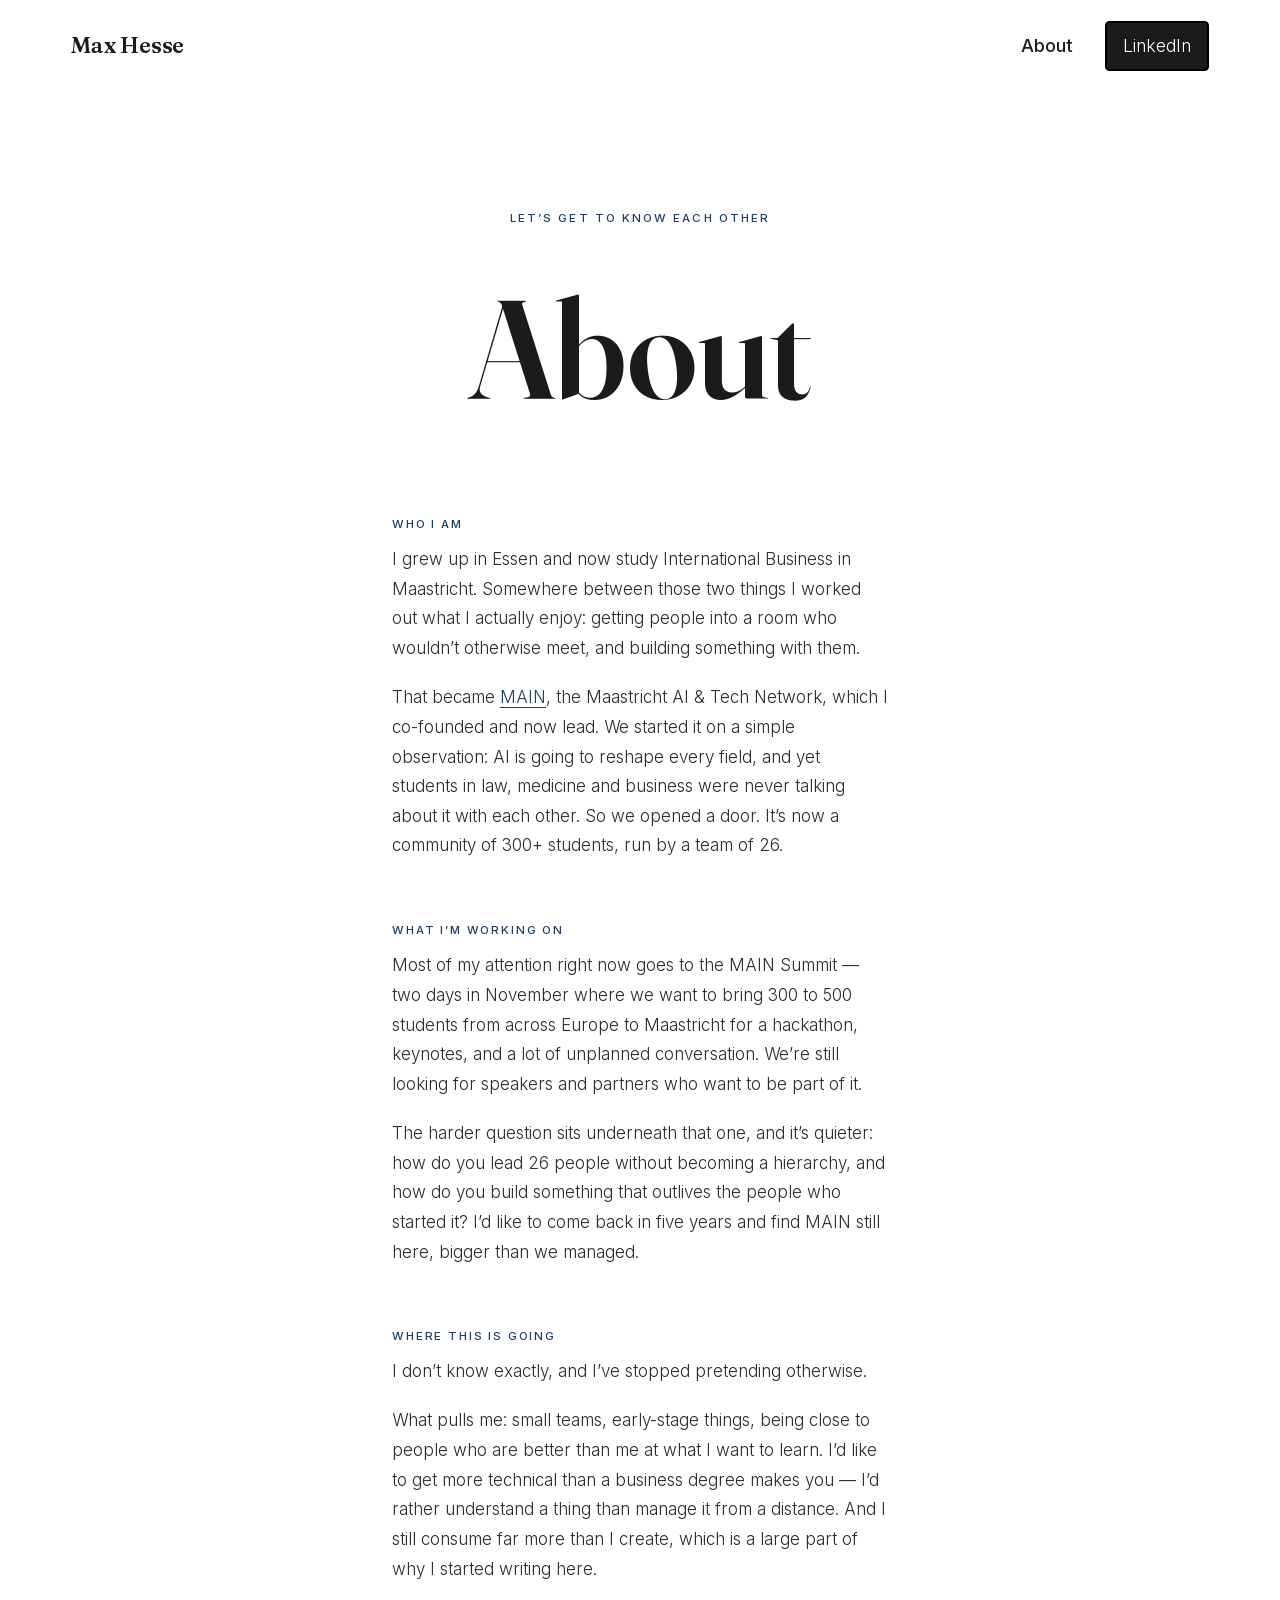
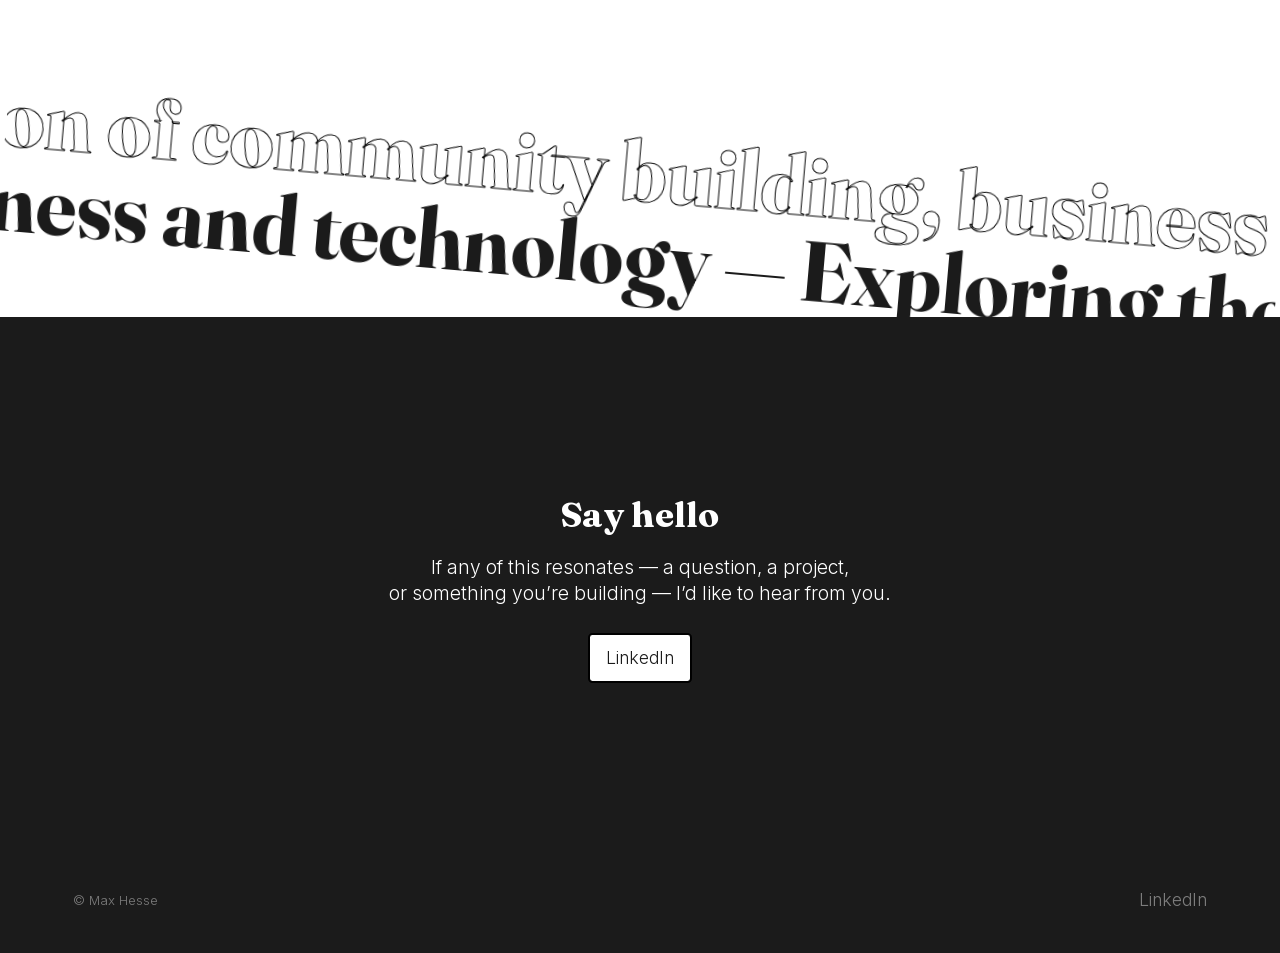
==== commit 49744a24: "Phase 3: replace the About page The old /about/ page was missed in the previous commit and was still" ====
--- a/about/index.html
+++ b/about/index.html
@@ -2,643 +2,113 @@
 <html lang="en">
 <head>
 <meta charset="utf-8">
-<title>About - Bazil Hamard - Webdesigner &amp; photographer - Paris</title>
-<meta name="description" content="Webdesigner and photographer in Paris — websites and photos, done well.">
+<title>About — Max Hesse</title>
+<meta name="description" content="Who I am, what I'm working on, and where this might be going. Student in Maastricht, co-founder of MAIN — the Maastricht AI &amp; Tech Network.">
 <meta content="width=device-width, initial-scale=1" name="viewport">
-<link href="../css/style.css" rel="stylesheet" type="text/css">
-<link href="https://cdn.prod.website-files.com/61dd9ddd76c6a058a47a4c57/61dd9ddd76c6a0a5317a4cc8_Favicon.jpg" rel="shortcut icon" type="image/x-icon">
-<link href="https://cdn.prod.website-files.com/61dd9ddd76c6a058a47a4c57/61dd9ddd76c6a01dc07a4cc9_Webclip.jpg" rel="apple-touch-icon">
+<link href="../css/style.css?v=9" rel="stylesheet" type="text/css">
+<meta property="og:title" content="About — Max Hesse">
+<meta property="og:description" content="Who I am, what I'm working on, and where this might be going.">
+<meta property="og:type" content="article">
+<meta property="og:url" content="https://maxleohesse.com/about/">
+<meta name="twitter:card" content="summary_large_image">
 <script>document.documentElement.className += ' js';</script>
-
 </head>
 <body class="body is-entering">
 
 <div class="global">
+<div class="black-curtain_transition"><div class="panel__wrapper"><div class="colorpanel-left"></div><div class="colorpanel-right"></div></div></div>
 
-<div class="black-curtain_transition"><div class="panel__wrapper"><div class="colorpanel-left"></div><div class="colorpanel-right"></div></div></div>
 <nav class="nav flex-split is--white">
   <div class="container-xl is--menu">
-    <a href="../" class="nav__logo w-inline-block"><img src="https://cdn.prod.website-files.com/61dd9ddd76c6a058a47a4c57/61defd565b95860877484fe4_Logo_Bazil.svg" loading="lazy" alt="Bazil logo" class="nav__logo-img"></a>
+    <a href="../" class="nav__logo w-inline-block"><span class="nav__wordmark">Max Hesse</span></a>
     <div class="menu__button" id="menuButton">
       <div class="line"></div><div class="line"></div><div class="line"></div>
       <div class="close"><div class="cross is--reverse"></div><div class="cross"></div></div>
     </div>
     <div class="nav__menu hide">
-      <a href="../design/" class="nav__item is-transition">Design</a>
-      <a href="../photos/" class="nav__item is-transition">Photos</a>
-      <a href="../look-book/" class="nav__item is-transition">Look book</a>
-      <a href="../about/" class="nav__item is-transition hide w--current">About</a>
-      <div class="wg-element"><div class="wg-element-wrapper sw1">
-        <a lang="fr" href="https://www.bazil.fr/" class="wg-selector-1 s1 w-inline-block"><div>FR</div><div class="wg-selector-highlight-wrapper"><div class="wg-selector-highlight h1"></div></div></a>
-        <a lang="en" href="#" class="wg-selector-1 s2 is-active w-inline-block"><div>EN</div><div class="wg-selector-highlight-wrapper"><div class="wg-selector-highlight h2"></div></div></a>
-      </div></div>
-      <a href="mailto:hello@bazil.fr?subject=Getting%20in%20touch%20-%20Bazil.fr" class="cta menu w-button">hello@bazil.fr</a>
+      <a href="./" class="nav__item is-transition w--current">About</a>
+      <a href="https://www.linkedin.com/in/maxlhesse" target="_blank" rel="noopener" class="cta menu w-button">LinkedIn</a>
     </div>
     <div class="nav__mobile">
       <div class="menu__line is--top"></div>
-      <a href="../design/" class="nav__item--wrapper w-inline-block">
-        <div class="nav__item--title">Design</div>
-        <div class="faq__arrow is--mobile"><img src="https://cdn.prod.website-files.com/61dd9ddd76c6a058a47a4c57/6204e4cefa407d267ed35bbc_Arrow_white.svg" loading="lazy" alt="" class="faq__arrow--image"></div>
-        <div class="menu__line"></div>
-      </a>
-      <a href="../photos/" class="nav__item--wrapper w-inline-block">
-        <div class="nav__item--title">Photos</div>
-        <div class="faq__arrow is--mobile"><img src="https://cdn.prod.website-files.com/61dd9ddd76c6a058a47a4c57/6204e4cefa407d267ed35bbc_Arrow_white.svg" loading="lazy" alt="" class="faq__arrow--image"></div>
-        <div class="menu__line"></div>
-      </a>
-      <a href="../look-book/" class="nav__item--wrapper w-inline-block">
-        <div class="nav__item--title">Look book</div>
-        <div class="faq__arrow is--mobile"><img src="https://cdn.prod.website-files.com/61dd9ddd76c6a058a47a4c57/6204e4cefa407d267ed35bbc_Arrow_white.svg" loading="lazy" alt="" class="faq__arrow--image"></div>
-        <div class="menu__line"></div>
-      </a>
-      <a href="../about/" class="nav__item--wrapper w-inline-block">
+      <a href="./" class="nav__item--wrapper w-inline-block">
         <div class="nav__item--title">About</div>
-        <div class="faq__arrow is--mobile"><img src="https://cdn.prod.website-files.com/61dd9ddd76c6a058a47a4c57/6204e4cefa407d267ed35bbc_Arrow_white.svg" loading="lazy" alt="" class="faq__arrow--image"></div>
+        <div class="faq__arrow is--mobile"><svg class="faq__arrow--image" viewBox="0 0 24 24" fill="none" aria-hidden="true"><path d="M5 12h14M13 6l6 6-6 6" stroke="currentColor" stroke-width="2.2" stroke-linecap="round" stroke-linejoin="round"/></svg></div>
         <div class="menu__line"></div>
       </a>
       <div class="nav__contact-wrapper">
-        <img src="https://cdn.prod.website-files.com/61dd9ddd76c6a058a47a4c57/622231122ac5bbd33df08f0c_Cercles-jaunes.svg" loading="lazy" alt="" class="logo__mobile">
-        <a href="mailto:hello@bazil.fr?subject=Getting%20in%20touch%20-%20Bazil.fr" class="nav__contact">hello@bazil.fr</a>
-        <a href="tel:+33687845893" class="nav__contact">06.87.84.58.93</a>
-      </div>
-      <a href="#" class="cta is--p-less js-open-form w-button">Start a project</a>
-      <div class="wg-element"><div class="wg-element-wrapper sw1">
-        <a lang="fr" href="https://www.bazil.fr/" class="wg-selector-1 s1 w-inline-block"><div>FR</div><div class="wg-selector-highlight-wrapper"><div class="wg-selector-highlight h1"></div></div></a>
-        <a lang="en" href="#" class="wg-selector-1 s2 is-active w-inline-block"><div>EN</div><div class="wg-selector-highlight-wrapper"><div class="wg-selector-highlight h2"></div></div></a>
-      </div></div>
-      <div class="nav__rs--wrapper">
-        <a href="https://www.instagram.com/bazildesiles/" target="_blank" class="rs__link w-inline-block"><img src="https://cdn.prod.website-files.com/61dd9ddd76c6a058a47a4c57/61dd9ddd76c6a041987a4ccb_RS_insta.webp" loading="lazy" alt="Instagram" class="rs-img"></a>
-        <a href="https://www.linkedin.com/in/bazil-hamard/" target="_blank" class="rs__link w-inline-block"><img src="https://cdn.prod.website-files.com/61dd9ddd76c6a058a47a4c57/61dd9ddd76c6a0d11b7a4ccc_RS_Linkedin.webp" loading="lazy" alt="LinkedIn" class="rs-img is--smaller"></a>
-        <a href="https://webflow.com/bazil" target="_blank" class="rs__link w-inline-block"><img src="https://cdn.prod.website-files.com/61dd9ddd76c6a058a47a4c57/6204de9267d23e3e209350e2_Webflow.svg" loading="lazy" alt="Webflow expert" class="rs-img"></a>
+        <a href="https://www.linkedin.com/in/maxlhesse" target="_blank" rel="noopener" class="nav__contact">LinkedIn</a>
       </div>
     </div>
   </div>
 </nav>
-<div class="cursor"><div class="cursor__circle"><img src="https://cdn.prod.website-files.com/61dd9ddd76c6a058a47a4c57/61fa5ae131de253e0d866d9b_Arrow.webp" loading="lazy" alt="" class="cursor__img"></div></div>
 
-<div class="form__container">
-  <div class="close-form-div js-close-form"></div>
-  <div class="form__wrap w-form">
-    <form class="form" id="projectForm">
-      <div class="question-wrap">
-        <a href="#" class="close-button js-close-form w-inline-block"><img src="https://cdn.prod.website-files.com/61dd9ddd76c6a058a47a4c57/6231cae972a11c9142078d7c_close-x.svg" loading="lazy" alt="Close" class="close-icon"></a>
-        <div class="q is-1 is-current" data-step="1">
-          <div class="project-num is-form"><div class="num-txt">1</div><div class="num-txt">/</div><div class="num-txt">5</div></div>
-          <div class="form__intro">Average time to complete: 2 minutes</div>
-          <div class="question__title"><strong>What do you need?</strong></div>
-          <div class="radio__buttons--wrapper">
-            <label class="radio__button w-radio js-step-choice" data-next="2" data-value="A website">
-      <div class="w-form-formradioinput w-form-formradioinput--inputType-custom radio w-radio-input"></div>
-      <input type="radio" style="opacity:0;position:absolute;z-index:-1">
-      <span class="radio-txt w-form-label">A website</span></label>
-            <label class="radio__button w-radio js-step-choice" data-next="2" data-value="Branding, design &amp;amp; website">
-      <div class="w-form-formradioinput w-form-formradioinput--inputType-custom radio w-radio-input"></div>
-      <input type="radio" style="opacity:0;position:absolute;z-index:-1">
-      <span class="radio-txt w-form-label">Branding, design &amp; website</span></label>
-            <label class="radio__button w-radio js-step-choice" data-next="photos" data-value="Photography">
-      <div class="w-form-formradioinput w-form-formradioinput--inputType-custom radio w-radio-input"></div>
-      <input type="radio" style="opacity:0;position:absolute;z-index:-1">
-      <span class="radio-txt w-form-label">Photography</span></label>
-            <label class="radio__button w-radio js-step-choice" data-next="photos" data-value="Photo &amp;amp; graphic design">
-      <div class="w-form-formradioinput w-form-formradioinput--inputType-custom radio w-radio-input"></div>
-      <input type="radio" style="opacity:0;position:absolute;z-index:-1">
-      <span class="radio-txt w-form-label">Photo &amp; graphic design</span></label>
-          </div>
-        </div>
-        <div class="q is-22" data-step="2">
-          <div class="project-num is-form"><div class="num-txt">2</div><div class="num-txt">/</div><div class="num-txt">5</div></div>
-          <div class="question__title">When do you need it?</div>
-          <div class="radio__buttons--wrapper">
-            <label class="radio__button w-radio js-step-choice" data-next="3" data-value="As soon as possible">
-      <div class="w-form-formradioinput w-form-formradioinput--inputType-custom radio w-radio-input"></div>
-      <input type="radio" style="opacity:0;position:absolute;z-index:-1">
-      <span class="radio-txt w-form-label">As soon as possible</span></label>
-            <label class="radio__button w-radio js-step-choice" data-next="3" data-value="Within the next 2 months">
-      <div class="w-form-formradioinput w-form-formradioinput--inputType-custom radio w-radio-input"></div>
-      <input type="radio" style="opacity:0;position:absolute;z-index:-1">
-      <span class="radio-txt w-form-label">Within the next 2 months</span></label>
-            <label class="radio__button w-radio js-step-choice" data-next="3" data-value="Within 6 months">
-      <div class="w-form-formradioinput w-form-formradioinput--inputType-custom radio w-radio-input"></div>
-      <input type="radio" style="opacity:0;position:absolute;z-index:-1">
-      <span class="radio-txt w-form-label">Within 6 months</span></label>
-            <label class="radio__button w-radio js-step-choice" data-next="3" data-value="No rush">
-      <div class="w-form-formradioinput w-form-formradioinput--inputType-custom radio w-radio-input"></div>
-      <input type="radio" style="opacity:0;position:absolute;z-index:-1">
-      <span class="radio-txt w-form-label">No rush</span></label>
-          </div>
-          <a href="#" class="back-button js-step-back w-inline-block" data-back="1"><img src="https://cdn.prod.website-files.com/61dd9ddd76c6a058a47a4c57/61fa5ae131de253e0d866d9b_Arrow.webp" loading="lazy" alt="Back" class="back-icon"></a>
-        </div>
-        <div class="q is-3" data-step="3">
-          <div class="project-num is-form"><div class="num-txt">3</div><div class="num-txt">/</div><div class="num-txt">5</div></div>
-          <div class="question__title">What budget do you have in mind?</div>
-          <div class="radio__buttons--wrapper">
-            <label class="radio__button w-radio js-step-choice" data-next="4" data-value="4000 - 8000 €">
-      <div class="w-form-formradioinput w-form-formradioinput--inputType-custom radio w-radio-input"></div>
-      <input type="radio" style="opacity:0;position:absolute;z-index:-1">
-      <span class="radio-txt w-form-label">4000 - 8000 €</span></label>
-            <label class="radio__button w-radio js-step-choice" data-next="4" data-value="8000 - 12000 €">
-      <div class="w-form-formradioinput w-form-formradioinput--inputType-custom radio w-radio-input"></div>
-      <input type="radio" style="opacity:0;position:absolute;z-index:-1">
-      <span class="radio-txt w-form-label">8000 - 12000 €</span></label>
-            <label class="radio__button w-radio js-step-choice" data-next="4" data-value="12000 - 20000 €">
-      <div class="w-form-formradioinput w-form-formradioinput--inputType-custom radio w-radio-input"></div>
-      <input type="radio" style="opacity:0;position:absolute;z-index:-1">
-      <span class="radio-txt w-form-label">12000 - 20000 €</span></label>
-            <label class="radio__button w-radio js-step-choice" data-next="4" data-value="+ 20000 €">
-      <div class="w-form-formradioinput w-form-formradioinput--inputType-custom radio w-radio-input"></div>
-      <input type="radio" style="opacity:0;position:absolute;z-index:-1">
-      <span class="radio-txt w-form-label">+ 20000 €</span></label>
-          </div>
-          <a href="#" class="back-button js-step-back w-inline-block" data-back="2"><img src="https://cdn.prod.website-files.com/61dd9ddd76c6a058a47a4c57/61fa5ae131de253e0d866d9b_Arrow.webp" loading="lazy" alt="Back" class="back-icon"></a>
-        </div>
-        <div class="q is-44" data-step="4">
-          <div class="project-num is-form"><div class="num-txt">4</div><div class="num-txt">/</div><div class="num-txt">5</div></div>
-          <div class="question__title">How did you hear about my work?</div>
-          <div class="radio__buttons--wrapper">
-            <label class="radio__button w-radio js-step-choice" data-next="5" data-value="Google search">
-      <div class="w-form-formradioinput w-form-formradioinput--inputType-custom radio w-radio-input"></div>
-      <input type="radio" style="opacity:0;position:absolute;z-index:-1">
-      <span class="radio-txt w-form-label">Google search</span></label>
-            <label class="radio__button w-radio js-step-choice" data-next="5" data-value="Word of mouth">
-      <div class="w-form-formradioinput w-form-formradioinput--inputType-custom radio w-radio-input"></div>
-      <input type="radio" style="opacity:0;position:absolute;z-index:-1">
-      <span class="radio-txt w-form-label">Word of mouth</span></label>
-            <label class="radio__button w-radio js-step-choice" data-next="5" data-value="One of my past projects">
-      <div class="w-form-formradioinput w-form-formradioinput--inputType-custom radio w-radio-input"></div>
-      <input type="radio" style="opacity:0;position:absolute;z-index:-1">
-      <span class="radio-txt w-form-label">One of my past projects</span></label>
-            <label class="radio__button w-radio js-step-choice" data-next="5" data-value="Social media / Webflow">
-      <div class="w-form-formradioinput w-form-formradioinput--inputType-custom radio w-radio-input"></div>
-      <input type="radio" style="opacity:0;position:absolute;z-index:-1">
-      <span class="radio-txt w-form-label">Social media / Webflow</span></label>
-            <label class="radio__button w-radio js-step-choice" data-next="5" data-value="Other">
-      <div class="w-form-formradioinput w-form-formradioinput--inputType-custom radio w-radio-input"></div>
-      <input type="radio" style="opacity:0;position:absolute;z-index:-1">
-      <span class="radio-txt w-form-label">Other</span></label>
-          </div>
-          <a href="#" class="back-button js-step-back w-inline-block" data-back="3"><img src="https://cdn.prod.website-files.com/61dd9ddd76c6a058a47a4c57/61fa5ae131de253e0d866d9b_Arrow.webp" loading="lazy" alt="Back" class="back-icon"></a>
-        </div>
-        <div class="q is-55" data-step="5">
-          <div class="project-num is-form"><div class="num-txt">5</div><div class="num-txt">/</div><div class="num-txt">5</div></div>
-          <div class="question__title"><strong>Finally, leave your details so I can get back to you as soon as possible.</strong></div>
-          <div class="radio__buttons--wrapper">
-            <div class="form-row">
-              <input type="text" class="txt-field is-half w-input" placeholder="First name*" required>
-              <input type="text" class="txt-field is-half w-input" placeholder="Last name*" required>
-            </div>
-            <div class="form-row">
-              <input type="email" class="txt-field is-half w-input" placeholder="Email*" required>
-              <input type="tel" class="txt-field is-half w-input" placeholder="Phone">
-            </div>
-            <textarea class="txt-field is-msg w-input" placeholder="Tell me a bit more about your project..."></textarea>
-            <input type="submit" class="radio__button w-button" value="Send">
-          </div>
-          <a href="#" class="back-button js-step-back w-inline-block" data-back="4"><img src="https://cdn.prod.website-files.com/61dd9ddd76c6a058a47a4c57/61fa5ae131de253e0d866d9b_Arrow.webp" loading="lazy" alt="Back" class="back-icon"></a>
-        </div>
-        <div class="q is-photos" data-step="photos">
-          <div class="question__title">For your photography needs,<br>contact me directly by email:</div>
-          <a href="mailto:hello@bazil.fr?subject=Getting%20in%20touch%20-%20bazil.fr" class="cta is--photos w-button">hello@bazil.fr</a>
-          <a href="#" class="back-button js-step-back w-inline-block" data-back="1"><img src="https://cdn.prod.website-files.com/61dd9ddd76c6a058a47a4c57/61fa5ae131de253e0d866d9b_Arrow.webp" loading="lazy" alt="Back" class="back-icon"></a>
-        </div>
-      </div>
-    </form>
-    <div class="success w-form-done">
-      <a href="#" class="close-button js-close-form w-inline-block"><img src="https://cdn.prod.website-files.com/61dd9ddd76c6a058a47a4c57/6231cae972a11c9142078d7c_close-x.svg" loading="lazy" alt="Close" class="close-icon"></a>
-      <div class="success__text"><span class="success-heading">Thank you</span>I'll get back to you as soon as possible 👋</div>
-    </div>
-  </div>
-</div>
+<div class="cursor"><div class="cursor__circle"><svg class="cursor__img" viewBox="0 0 24 24" fill="none" aria-hidden="true"><path d="M5 12h14M13 6l6 6-6 6" stroke="currentColor" stroke-width="2.2" stroke-linecap="round" stroke-linejoin="round"/></svg></div></div>
 
-<div class="loader"><div class="nav-bg"><img src="https://cdn.prod.website-files.com/61dd9ddd76c6a058a47a4c57/62223071a8da772acdf6f8d8_Logo-B.svg" loading="eager" alt="" class="loader-img"></div><div class="loader-bottom-img"></div></div>
+<div class="loader"><div class="nav-bg"><span class="preloader__wordmark">MH</span></div><div class="loader-bottom-img"></div></div>
 </div>
 
 <div class="main">
   <div class="overflow-hidden">
-    <div class="section about">
-      <div class="container">
-        <div class="about__heading-content">
-          <h5 class="is--centered">Let's get to know each other</h5>
-          <div class="about__heading-wrapper">
-            <h1 class="about__heading-outline">About</h1>
-            <h1 class="about__heading">About</h1>
+
+    <header class="page-head">
+      <div class="about__heading-content">
+        <h5 class="is--centered">Let&rsquo;s get to know each other</h5>
+        <div class="about__heading-wrapper">
+          <h1 class="about__heading">About</h1>
+        </div>
+      </div>
+    </header>
+
+    <section class="section is--marginless">
+      <div class="container-xs">
+
+        <div class="layer reveal">
+          <div class="heading_style-h5">Who I am</div>
+          <p>I grew up in Essen and now study International Business in Maastricht. Somewhere between those two things I worked out what I actually enjoy: getting people into a room who wouldn&rsquo;t otherwise meet, and building something with them.</p>
+          <p>That became <a href="https://mainmaastricht.com" target="_blank" rel="noopener" class="text-link">MAIN</a>, the Maastricht AI &amp; Tech Network, which I co-founded and now lead. We started it on a simple observation: AI is going to reshape every field, and yet students in law, medicine and business were never talking about it with each other. So we opened a door. It&rsquo;s now a community of 300+ students, run by a team of 26.</p>
+        </div>
+
+        <div class="layer reveal">
+          <div class="heading_style-h5">What I&rsquo;m working on</div>
+          <p>Most of my attention right now goes to the MAIN Summit &mdash; two days in November where we want to bring 300 to 500 students from across Europe to Maastricht for a hackathon, keynotes, and a lot of unplanned conversation. We&rsquo;re still looking for speakers and partners who want to be part of it.</p>
+          <p>The harder question sits underneath that one, and it&rsquo;s quieter: how do you lead 26 people without becoming a hierarchy, and how do you build something that outlives the people who started it? I&rsquo;d like to come back in five years and find MAIN still here, bigger than we managed.</p>
+        </div>
+
+        <div class="layer reveal">
+          <div class="heading_style-h5">Where this is going</div>
+          <p>I don&rsquo;t know exactly, and I&rsquo;ve stopped pretending otherwise.</p>
+          <p>What pulls me: small teams, early-stage things, being close to people who are better than me at what I want to learn. I&rsquo;d like to get more technical than a business degree makes you &mdash; I&rsquo;d rather understand a thing than manage it from a distance. And I still consume far more than I create, which is a large part of why I started writing here.</p>
+        </div>
+
+      </div>
+    </section>
+
+    <section class="section is--smwyg">
+      <div class="super-text first is--outline-text">Exploring the intersection of community building, business and technology &mdash;&nbsp;Exploring the intersection of community building, business and technology &mdash;&nbsp;Exploring the intersection of community building, business and technology &mdash;&nbsp;</div>
+      <div class="super-text second">Exploring the intersection of community building, business and technology &mdash;&nbsp;Exploring the intersection of community building, business and technology &mdash;&nbsp;Exploring the intersection of community building, business and technology &mdash;&nbsp;</div>
+    </section>
+
+    <section class="section is--contact is--black">
+      <div class="container is--contact">
+        <div class="is--centered">
+          <h3 class="text-white">Say hello</h3>
+          <p class="text-white">If any of this resonates &mdash; a question, a project,<br>or something you&rsquo;re building &mdash; I&rsquo;d like to hear from you.</p>
+          <div class="cta__footer-wrapper">
+            <a href="https://www.linkedin.com/in/maxlhesse" target="_blank" rel="noopener" class="cta is--reverse w-button">LinkedIn</a>
           </div>
         </div>
-        <div class="rs__wrapper">
-          <a href="https://www.instagram.com/bazildesiles/" target="_blank" class="rs__content is--instagram w-inline-block"><img src="https://cdn.prod.website-files.com/61dd9ddd76c6a058a47a4c57/61dd9ddd76c6a041987a4ccb_RS_insta.webp" loading="lazy" alt="Instagram" class="rs__logo"></a>
-          <a href="https://www.linkedin.com/in/bazil-hamard/" target="_blank" class="rs__content is--linkedin w-inline-block"><img src="https://cdn.prod.website-files.com/61dd9ddd76c6a058a47a4c57/61dd9ddd76c6a0d11b7a4ccc_RS_Linkedin.webp" loading="lazy" alt="LinkedIn" class="rs__logo"></a>
-        </div>
-        <img src="https://cdn.prod.website-files.com/61dd9ddd76c6a058a47a4c57/62792826dba51829856cf823_Photo_about-gradient.png" loading="eager" alt="Portrait of Bazil Hamard" class="about__photo">
       </div>
-    </div>
-    <div class="section is--marginless">
-      <div class="container-xs">
-        <h2 class="reveal">I make websites and photos — and I do it well.</h2>
-        <p class="reveal">Passionate about music, the stage and graphic design, I love working with people who care about the image they project.<br><br>With your identity at the heart of my approach, my goal is to find the simplest solution to your problem — and execute it well.<br><br>My clients come to me for my efficiency, my versatility and how easy I am to work with (and also because my sites are pretty great).</p>
-      </div>
-    </div>
-    <div class="section is--testimonials">
-      
-      <div class="testimonial__wrapper w-dyn-list">
-        <div class="testimonial__list w-dyn-items">
-        <div class="testimonial__item shadow w-dyn-item">
-          <a href="https://www.linkedin.com/in/aminata-fall-b0b422139/" target="_blank" class="testimonial__link w-inline-block">
-            <img src="https://cdn.prod.website-files.com/61dd9ddd76c6a0f7537a4c75/626be6404fe55c17edc2eea6_Testimonial%20-%20Aminata%20Fall.png" loading="lazy" alt="Aminata Fall" class="testimonial__photo">
-            <div class="testimonial__infos">
-              <h3 class="temoignage__name">Aminata Fall</h3>
-              <div class="testimonial__role">Communications manager - Musilac</div>
-            </div>
-          </a>
-          <div class="testimonial__quote">Real skills in webdesign, community management and digital strategy. Responsive and attentive — I warmly recommend him.</div>
-        </div>
-        <div class="testimonial__item shadow w-dyn-item">
-          <a href="https://www.equancy.fr/fr/" target="_blank" class="testimonial__link w-inline-block">
-            <img src="https://cdn.prod.website-files.com/61dd9ddd76c6a0f7537a4c75/626be607033956c3dab4e6ff_Testimonial%20-%20Sacha%20Conkic.png" loading="lazy" alt="Sacha Conkic" class="testimonial__photo">
-            <div class="testimonial__infos">
-              <h3 class="temoignage__name">Sacha Conkic</h3>
-              <div class="testimonial__role">Deputy director - Bona Fidé</div>
-            </div>
-          </a>
-          <div class="testimonial__quote">Bazil shines by understanding the brief immediately and putting it back into perspective in a relevant way.</div>
-        </div>
-        <div class="testimonial__item shadow w-dyn-item">
-          <a href="#" class="testimonial__link w-inline-block">
-            <img src="https://cdn.prod.website-files.com/61dd9ddd76c6a0f7537a4c75/653f64d745452251b58309da_Testimonial%20-%20Patrick%20Timsit.png" loading="lazy" alt="Patrick Timsit" class="testimonial__photo">
-            <div class="testimonial__infos">
-              <h3 class="temoignage__name">Patrick Timsit</h3>
-              <div class="testimonial__role">Actor</div>
-            </div>
-          </a>
-          <div class="testimonial__quote">I&#x27;ve done plenty of photo shoots in my life, but this had something different — something more. Thank you!</div>
-        </div>
-        <div class="testimonial__item shadow w-dyn-item">
-          <a href="http://cokaulab.com/" target="_blank" class="testimonial__link w-inline-block">
-            <img src="https://cdn.prod.website-files.com/61dd9ddd76c6a0f7537a4c75/626be5c675ee015f433188c1_Testimonial%20-%20Jade%20Rockenstrocly.png" loading="lazy" alt="Jade Rockenstrocly" class="testimonial__photo">
-            <div class="testimonial__infos">
-              <h3 class="temoignage__name">Jade Rockenstrocly</h3>
-              <div class="testimonial__role">Production director - Cokau lab</div>
-            </div>
-          </a>
-          <div class="testimonial__quote">Great contact from the start of our collaboration, very responsive, always enthusiastic.</div>
-        </div>
-        <div class="testimonial__item shadow w-dyn-item">
-          <a href="https://fredericbau.com/" target="_blank" class="testimonial__link w-inline-block">
-            <img src="https://cdn.prod.website-files.com/61dd9ddd76c6a0f7537a4c75/626be633b9b30b627eb89cbf_Testimonial%20-%20Fre%CC%81de%CC%81ric%20Bau.png" loading="lazy" alt="Frédéric Bau" class="testimonial__photo">
-            <div class="testimonial__infos">
-              <h3 class="temoignage__name">Frédéric Bau</h3>
-              <div class="testimonial__role">Pastry chef</div>
-            </div>
-          </a>
-          <div class="testimonial__quote">Thank you for your ability to understand us, challenge us, keep the goal in sight and excel.</div>
-        </div>
-        <div class="testimonial__item shadow w-dyn-item">
-          <a href="https://www.linkedin.com/in/aminata-fall-b0b422139/" target="_blank" class="testimonial__link w-inline-block">
-            <img src="https://cdn.prod.website-files.com/61dd9ddd76c6a0f7537a4c75/626be6404fe55c17edc2eea6_Testimonial%20-%20Aminata%20Fall.png" loading="lazy" alt="Aminata Fall" class="testimonial__photo">
-            <div class="testimonial__infos">
-              <h3 class="temoignage__name">Aminata Fall</h3>
-              <div class="testimonial__role">Communications manager - Musilac</div>
-            </div>
-          </a>
-          <div class="testimonial__quote">Real skills in webdesign, community management and digital strategy. Responsive and attentive — I warmly recommend him.</div>
-        </div>
-        <div class="testimonial__item shadow w-dyn-item">
-          <a href="https://www.equancy.fr/fr/" target="_blank" class="testimonial__link w-inline-block">
-            <img src="https://cdn.prod.website-files.com/61dd9ddd76c6a0f7537a4c75/626be607033956c3dab4e6ff_Testimonial%20-%20Sacha%20Conkic.png" loading="lazy" alt="Sacha Conkic" class="testimonial__photo">
-            <div class="testimonial__infos">
-              <h3 class="temoignage__name">Sacha Conkic</h3>
-              <div class="testimonial__role">Deputy director - Bona Fidé</div>
-            </div>
-          </a>
-          <div class="testimonial__quote">Bazil shines by understanding the brief immediately and putting it back into perspective in a relevant way.</div>
-        </div>
-        <div class="testimonial__item shadow w-dyn-item">
-          <a href="#" class="testimonial__link w-inline-block">
-            <img src="https://cdn.prod.website-files.com/61dd9ddd76c6a0f7537a4c75/653f64d745452251b58309da_Testimonial%20-%20Patrick%20Timsit.png" loading="lazy" alt="Patrick Timsit" class="testimonial__photo">
-            <div class="testimonial__infos">
-              <h3 class="temoignage__name">Patrick Timsit</h3>
-              <div class="testimonial__role">Actor</div>
-            </div>
-          </a>
-          <div class="testimonial__quote">I&#x27;ve done plenty of photo shoots in my life, but this had something different — something more. Thank you!</div>
-        </div>
-        <div class="testimonial__item shadow w-dyn-item">
-          <a href="http://cokaulab.com/" target="_blank" class="testimonial__link w-inline-block">
-            <img src="https://cdn.prod.website-files.com/61dd9ddd76c6a0f7537a4c75/626be5c675ee015f433188c1_Testimonial%20-%20Jade%20Rockenstrocly.png" loading="lazy" alt="Jade Rockenstrocly" class="testimonial__photo">
-            <div class="testimonial__infos">
-              <h3 class="temoignage__name">Jade Rockenstrocly</h3>
-              <div class="testimonial__role">Production director - Cokau lab</div>
-            </div>
-          </a>
-          <div class="testimonial__quote">Great contact from the start of our collaboration, very responsive, always enthusiastic.</div>
-        </div>
-        <div class="testimonial__item shadow w-dyn-item">
-          <a href="https://fredericbau.com/" target="_blank" class="testimonial__link w-inline-block">
-            <img src="https://cdn.prod.website-files.com/61dd9ddd76c6a0f7537a4c75/626be633b9b30b627eb89cbf_Testimonial%20-%20Fre%CC%81de%CC%81ric%20Bau.png" loading="lazy" alt="Frédéric Bau" class="testimonial__photo">
-            <div class="testimonial__infos">
-              <h3 class="temoignage__name">Frédéric Bau</h3>
-              <div class="testimonial__role">Pastry chef</div>
-            </div>
-          </a>
-          <div class="testimonial__quote">Thank you for your ability to understand us, challenge us, keep the goal in sight and excel.</div>
-        </div></div>
-      </div>
-      
-      <div class="testimonial__wrapper is--reverse w-dyn-list">
-        <div class="testimonial__list w-dyn-items">
-        <div class="testimonial__item shadow w-dyn-item">
-          <a href="#" class="testimonial__link w-inline-block">
-            <img src="https://cdn.prod.website-files.com/61dd9ddd76c6a0f7537a4c75/626be5b07673387cab88b13b_Testimonial%20-%20Yann%20Chatellier.png" loading="lazy" alt="Yann Chatellier" class="testimonial__photo">
-            <div class="testimonial__infos">
-              <h3 class="temoignage__name">Yann Chatellier</h3>
-              <div class="testimonial__role">Founder - Opsis TV</div>
-            </div>
-          </a>
-          <div class="testimonial__quote">Bazil guided the full redesign of the visual identity of our VOD platform with real care.</div>
-        </div>
-        <div class="testimonial__item shadow w-dyn-item">
-          <a href="#" class="testimonial__link w-inline-block">
-            <img src="https://cdn.prod.website-files.com/61dd9ddd76c6a0f7537a4c75/626be5deaeab042493ce5869_Testimonial%20-%20Laura%20Domenge.png" loading="lazy" alt="Laura Domenge" class="testimonial__photo">
-            <div class="testimonial__infos">
-              <h3 class="temoignage__name">Laura Domenge</h3>
-              <div class="testimonial__role">Comedian</div>
-            </div>
-          </a>
-          <div class="testimonial__quote">He took my wishes and ideas and made them his own, adding his refined aesthetic universe.</div>
-        </div>
-        <div class="testimonial__item shadow w-dyn-item">
-          <a href="https://www.linkedin.com/in/diane-lefrancois/" target="_blank" class="testimonial__link w-inline-block">
-            <img src="https://cdn.prod.website-files.com/61dd9ddd76c6a0f7537a4c75/626be61f033956197fb4e905_Testimonial%20-%20Diane%20Lefranc%CC%A7ois.png" loading="lazy" alt="Diane Lefrancois" class="testimonial__photo">
-            <div class="testimonial__infos">
-              <h3 class="temoignage__name">Diane Lefrancois</h3>
-              <div class="testimonial__role">Founder - Madame Ze French</div>
-            </div>
-          </a>
-          <div class="testimonial__quote">Always enthusiastic and attentive to needs — a real pleasure to work with Bazil.</div>
-        </div>
-        <div class="testimonial__item shadow w-dyn-item">
-          <a href="https://www.vhs.studio/" target="_blank" class="testimonial__link w-inline-block">
-            <img src="https://cdn.prod.website-files.com/61dd9ddd76c6a0f7537a4c75/6271621f836326f02e91c6dd_Testimonial%20-%20Vivien%20Salvagione.png" loading="lazy" alt="Vivien Salvagione" class="testimonial__photo">
-            <div class="testimonial__infos">
-              <h3 class="temoignage__name">Vivien Salvagione</h3>
-              <div class="testimonial__role">Founder - VHS Entertainment</div>
-            </div>
-          </a>
-          <div class="testimonial__quote">Bazil&#x27;s creativity has no limits: whatever our constraints, he always adapts and delivers.</div>
-        </div>
-        <div class="testimonial__item shadow w-dyn-item">
-          <a href="https://www.zeb-photos.com/" target="_blank" class="testimonial__link w-inline-block">
-            <img src="https://cdn.prod.website-files.com/61dd9ddd76c6a0f7537a4c75/62879d0a4fb2aef04cfbc54e_Testimonial%20-%20Zeb.png" loading="lazy" alt="Zeb" class="testimonial__photo">
-            <div class="testimonial__infos">
-              <h3 class="temoignage__name">Zeb</h3>
-              <div class="testimonial__role">Artist</div>
-            </div>
-          </a>
-          <div class="testimonial__quote">A simple, clean and effective website to showcase my photographic work. Nothing but praise.</div>
-        </div>
-        <div class="testimonial__item shadow w-dyn-item">
-          <a href="#" class="testimonial__link w-inline-block">
-            <img src="https://cdn.prod.website-files.com/61dd9ddd76c6a0f7537a4c75/626be5b07673387cab88b13b_Testimonial%20-%20Yann%20Chatellier.png" loading="lazy" alt="Yann Chatellier" class="testimonial__photo">
-            <div class="testimonial__infos">
-              <h3 class="temoignage__name">Yann Chatellier</h3>
-              <div class="testimonial__role">Founder - Opsis TV</div>
-            </div>
-          </a>
-          <div class="testimonial__quote">Bazil guided the full redesign of the visual identity of our VOD platform with real care.</div>
-        </div>
-        <div class="testimonial__item shadow w-dyn-item">
-          <a href="#" class="testimonial__link w-inline-block">
-            <img src="https://cdn.prod.website-files.com/61dd9ddd76c6a0f7537a4c75/626be5deaeab042493ce5869_Testimonial%20-%20Laura%20Domenge.png" loading="lazy" alt="Laura Domenge" class="testimonial__photo">
-            <div class="testimonial__infos">
-              <h3 class="temoignage__name">Laura Domenge</h3>
-              <div class="testimonial__role">Comedian</div>
-            </div>
-          </a>
-          <div class="testimonial__quote">He took my wishes and ideas and made them his own, adding his refined aesthetic universe.</div>
-        </div>
-        <div class="testimonial__item shadow w-dyn-item">
-          <a href="https://www.linkedin.com/in/diane-lefrancois/" target="_blank" class="testimonial__link w-inline-block">
-            <img src="https://cdn.prod.website-files.com/61dd9ddd76c6a0f7537a4c75/626be61f033956197fb4e905_Testimonial%20-%20Diane%20Lefranc%CC%A7ois.png" loading="lazy" alt="Diane Lefrancois" class="testimonial__photo">
-            <div class="testimonial__infos">
-              <h3 class="temoignage__name">Diane Lefrancois</h3>
-              <div class="testimonial__role">Founder - Madame Ze French</div>
-            </div>
-          </a>
-          <div class="testimonial__quote">Always enthusiastic and attentive to needs — a real pleasure to work with Bazil.</div>
-        </div>
-        <div class="testimonial__item shadow w-dyn-item">
-          <a href="https://www.vhs.studio/" target="_blank" class="testimonial__link w-inline-block">
-            <img src="https://cdn.prod.website-files.com/61dd9ddd76c6a0f7537a4c75/6271621f836326f02e91c6dd_Testimonial%20-%20Vivien%20Salvagione.png" loading="lazy" alt="Vivien Salvagione" class="testimonial__photo">
-            <div class="testimonial__infos">
-              <h3 class="temoignage__name">Vivien Salvagione</h3>
-              <div class="testimonial__role">Founder - VHS Entertainment</div>
-            </div>
-          </a>
-          <div class="testimonial__quote">Bazil&#x27;s creativity has no limits: whatever our constraints, he always adapts and delivers.</div>
-        </div>
-        <div class="testimonial__item shadow w-dyn-item">
-          <a href="https://www.zeb-photos.com/" target="_blank" class="testimonial__link w-inline-block">
-            <img src="https://cdn.prod.website-files.com/61dd9ddd76c6a0f7537a4c75/62879d0a4fb2aef04cfbc54e_Testimonial%20-%20Zeb.png" loading="lazy" alt="Zeb" class="testimonial__photo">
-            <div class="testimonial__infos">
-              <h3 class="temoignage__name">Zeb</h3>
-              <div class="testimonial__role">Artist</div>
-            </div>
-          </a>
-          <div class="testimonial__quote">A simple, clean and effective website to showcase my photographic work. Nothing but praise.</div>
-        </div></div>
-      </div>
-      
-      <div class="testimonial__wrapper is--3 w-dyn-list">
-        <div class="testimonial__list w-dyn-items">
-        <div class="testimonial__item shadow w-dyn-item">
-          <a href="https://www.linkedin.com/in/mariehommeau/" target="_blank" class="testimonial__link w-inline-block">
-            <img src="https://cdn.prod.website-files.com/61dd9ddd76c6a0f7537a4c75/626be64b265763f79dcdcdd2_Testimonial%20-%20Marie%20Hommeau.png" loading="lazy" alt="Marie Hommeau" class="testimonial__photo">
-            <div class="testimonial__infos">
-              <h3 class="temoignage__name">Marie Hommeau</h3>
-              <div class="testimonial__role">Agency director - Neorama</div>
-            </div>
-          </a>
-          <div class="testimonial__quote">A pleasure to work with Bazil — creative even in spaces that leave little room for originality.</div>
-        </div>
-        <div class="testimonial__item shadow w-dyn-item">
-          <a href="https://www.commilvousplaira.fr/" target="_blank" class="testimonial__link w-inline-block">
-            <img src="https://cdn.prod.website-files.com/61dd9ddd76c6a0f7537a4c75/626be657265763546acdcddc_Testimonial%20-%20Gre%CC%81gory%20Vaillant.png" loading="lazy" alt="Grégory Vaillant" class="testimonial__photo">
-            <div class="testimonial__infos">
-              <h3 class="temoignage__name">Grégory Vaillant</h3>
-              <div class="testimonial__role">Founder - Comm&#x27; Il Vous Plaira</div>
-            </div>
-          </a>
-          <div class="testimonial__quote">A great listener with beautiful work: within days he delivered several convincing proposals.</div>
-        </div>
-        <div class="testimonial__item shadow w-dyn-item">
-          <a href="https://www.linkedin.com/in/dorine-plante/" target="_blank" class="testimonial__link w-inline-block">
-            <img src="https://cdn.prod.website-files.com/61dd9ddd76c6a0f7537a4c75/626be629b1b8b216e225aac2_Testimonial%20-%20Dorine%20Plante%CC%81.png" loading="lazy" alt="Dorine Planté" class="testimonial__photo">
-            <div class="testimonial__infos">
-              <h3 class="temoignage__name">Dorine Planté</h3>
-              <div class="testimonial__role">Communications officer - Fondation des femmes</div>
-            </div>
-          </a>
-          <div class="testimonial__quote">Reliable and available — a pleasure on every project, as a graphic designer and photographer.</div>
-        </div>
-        <div class="testimonial__item shadow w-dyn-item">
-          <a href="https://www.linkedin.com/in/certe-mathurin-142b4241/" target="_blank" class="testimonial__link w-inline-block">
-            <img src="https://cdn.prod.website-files.com/61dd9ddd76c6a0f7537a4c75/626be6175c81c082aa89c3d2_Testimonial%20-%20Certe%20Mathurin.png" loading="lazy" alt="Certe Mathurin" class="testimonial__photo">
-            <div class="testimonial__infos">
-              <h3 class="temoignage__name">Certe Mathurin</h3>
-              <div class="testimonial__role">Comedian</div>
-            </div>
-          </a>
-          <div class="testimonial__quote">Excellent work — creative and responsive. I can&#x27;t imagine developing my projects without him.</div>
-        </div>
-        <div class="testimonial__item shadow w-dyn-item">
-          <a href="https://www.nsens-spa.fr/" target="_blank" class="testimonial__link w-inline-block">
-            <img src="https://cdn.prod.website-files.com/61dd9ddd76c6a0f7537a4c75/626be5942931fc3eaed07f96_Testimonial%20-%20Ne%CC%81rimene%20Benbouzid.png" loading="lazy" alt="Nérimène Benbouzid" class="testimonial__photo">
-            <div class="testimonial__infos">
-              <h3 class="temoignage__name">Nérimène Benbouzid</h3>
-              <div class="testimonial__role">Manager - N Sens</div>
-            </div>
-          </a>
-          <div class="testimonial__quote">The quality of my website is exceptional and it helped me grow a lovely clientele.</div>
-        </div>
-        <div class="testimonial__item shadow w-dyn-item">
-          <a href="https://www.linkedin.com/in/mariehommeau/" target="_blank" class="testimonial__link w-inline-block">
-            <img src="https://cdn.prod.website-files.com/61dd9ddd76c6a0f7537a4c75/626be64b265763f79dcdcdd2_Testimonial%20-%20Marie%20Hommeau.png" loading="lazy" alt="Marie Hommeau" class="testimonial__photo">
-            <div class="testimonial__infos">
-              <h3 class="temoignage__name">Marie Hommeau</h3>
-              <div class="testimonial__role">Agency director - Neorama</div>
-            </div>
-          </a>
-          <div class="testimonial__quote">A pleasure to work with Bazil — creative even in spaces that leave little room for originality.</div>
-        </div>
-        <div class="testimonial__item shadow w-dyn-item">
-          <a href="https://www.commilvousplaira.fr/" target="_blank" class="testimonial__link w-inline-block">
-            <img src="https://cdn.prod.website-files.com/61dd9ddd76c6a0f7537a4c75/626be657265763546acdcddc_Testimonial%20-%20Gre%CC%81gory%20Vaillant.png" loading="lazy" alt="Grégory Vaillant" class="testimonial__photo">
-            <div class="testimonial__infos">
-              <h3 class="temoignage__name">Grégory Vaillant</h3>
-              <div class="testimonial__role">Founder - Comm&#x27; Il Vous Plaira</div>
-            </div>
-          </a>
-          <div class="testimonial__quote">A great listener with beautiful work: within days he delivered several convincing proposals.</div>
-        </div>
-        <div class="testimonial__item shadow w-dyn-item">
-          <a href="https://www.linkedin.com/in/dorine-plante/" target="_blank" class="testimonial__link w-inline-block">
-            <img src="https://cdn.prod.website-files.com/61dd9ddd76c6a0f7537a4c75/626be629b1b8b216e225aac2_Testimonial%20-%20Dorine%20Plante%CC%81.png" loading="lazy" alt="Dorine Planté" class="testimonial__photo">
-            <div class="testimonial__infos">
-              <h3 class="temoignage__name">Dorine Planté</h3>
-              <div class="testimonial__role">Communications officer - Fondation des femmes</div>
-            </div>
-          </a>
-          <div class="testimonial__quote">Reliable and available — a pleasure on every project, as a graphic designer and photographer.</div>
-        </div>
-        <div class="testimonial__item shadow w-dyn-item">
-          <a href="https://www.linkedin.com/in/certe-mathurin-142b4241/" target="_blank" class="testimonial__link w-inline-block">
-            <img src="https://cdn.prod.website-files.com/61dd9ddd76c6a0f7537a4c75/626be6175c81c082aa89c3d2_Testimonial%20-%20Certe%20Mathurin.png" loading="lazy" alt="Certe Mathurin" class="testimonial__photo">
-            <div class="testimonial__infos">
-              <h3 class="temoignage__name">Certe Mathurin</h3>
-              <div class="testimonial__role">Comedian</div>
-            </div>
-          </a>
-          <div class="testimonial__quote">Excellent work — creative and responsive. I can&#x27;t imagine developing my projects without him.</div>
-        </div>
-        <div class="testimonial__item shadow w-dyn-item">
-          <a href="https://www.nsens-spa.fr/" target="_blank" class="testimonial__link w-inline-block">
-            <img src="https://cdn.prod.website-files.com/61dd9ddd76c6a0f7537a4c75/626be5942931fc3eaed07f96_Testimonial%20-%20Ne%CC%81rimene%20Benbouzid.png" loading="lazy" alt="Nérimène Benbouzid" class="testimonial__photo">
-            <div class="testimonial__infos">
-              <h3 class="temoignage__name">Nérimène Benbouzid</h3>
-              <div class="testimonial__role">Manager - N Sens</div>
-            </div>
-          </a>
-          <div class="testimonial__quote">The quality of my website is exceptional and it helped me grow a lovely clientele.</div>
-        </div></div>
-      </div>
-    </div>
-    <div class="section about-list">
-      <div class="container-xs">
-        <div class="w-layout-grid about__list">
-          <div class="about__list-text reveal">
-            <h5 class="clients__skill">What I like</h5>
-            <h3>3 things about me</h3>
-            <p><span class="bold">1 -</span> Most of my free time goes to <span class="bold">music</span> (bass, piano) and <span class="bold">improv theatre</span> — a thrilling activity that keeps my creativity and public speaking sharp.<br><br><span class="bold">2 -</span> I consider <a href="https://youtu.be/ssIY8NYwvh4?t=95" target="_blank" class="text-link">this scene</a> from <span class="bold">The Office</span> to be the funniest video in the world.<br><br><span class="bold">4 -</span> I don't like the number 3.</p>
-          </div>
-        </div>
-        <img src="https://cdn.prod.website-files.com/5e51b3b0337309d672efd94c/5e943b0ea6915d850f453583_TheOffice.gif" loading="lazy" alt="The Office gif" class="about__gif">
-        <div class="about__list-text reveal">
-          <h3>Awards and recognition</h3>
-          <p>- 2022: Honorable mention on Awwwards<br>- Selected by DesignRush in the <a href="https://www.designrush.com/best-designs/websites" target="_blank" class="text-link">web design awards</a> among the best Webflow websites.</p>
-        </div>
-      </div>
-    </div>
-    <div class="section is--photos">
-      <div class="galerie__text">
-        <h5>Playlist</h5>
-        <div class="heading-md text-white">Music while you work!</div>
-        <p class="text-lg text-white">I always work with music on, and I love unearthing bands that deserve more recognition.<br>Discover my 100 favourite tracks in a playlist made for you.</p>
-        <a href="https://open.spotify.com/playlist/3MRQnHGb8iY8MAGwswuPS5?si=d9291288e1534563" target="_blank" class="cta is--ghost white w-button">Listen to the playlist</a>
-      </div>
-      <a href="https://open.spotify.com/playlist/3MRQnHGb8iY8MAGwswuPS5?si=d9291288e1534563" target="_blank" class="photos__link w-inline-block">
-        <div class="filter"></div>
-        <div class="photos-bg__wrapper"><div class="photos-bg__column one"><img src="https://cdn.prod.website-files.com/61dd9ddd76c6a058a47a4c57/645b6408e51baab0b3136dcf_TWOD.webp" loading="lazy" alt="" class="photos-bg__single"><img src="https://cdn.prod.website-files.com/61dd9ddd76c6a058a47a4c57/645b6409577bd34525df510f_Led%20Zeppelin.webp" loading="lazy" alt="" class="photos-bg__single"><img src="https://cdn.prod.website-files.com/61dd9ddd76c6a058a47a4c57/645b64097c14cac4c22d7316_TDH.webp" loading="lazy" alt="" class="photos-bg__single"></div><div class="photos-bg__column tow"><img src="https://cdn.prod.website-files.com/61dd9ddd76c6a058a47a4c57/645b6408205bc7636c43a522_Sufjan%20Stevens.webp" loading="lazy" alt="" class="photos-bg__single"><img src="https://cdn.prod.website-files.com/61dd9ddd76c6a058a47a4c57/645b64070db7d9427faa90cb_Dangelo.webp" loading="lazy" alt="" class="photos-bg__single"><img src="https://cdn.prod.website-files.com/61dd9ddd76c6a058a47a4c57/645b6408eb4f4514497386cf_Pink%20Floyd.webp" loading="lazy" alt="" class="photos-bg__single"></div><div class="photos-bg__column three"><img src="https://cdn.prod.website-files.com/61dd9ddd76c6a058a47a4c57/645b640832f73da5063f56be_Jeff%20Buckley.webp" loading="lazy" alt="" class="photos-bg__single"><img src="https://cdn.prod.website-files.com/61dd9ddd76c6a058a47a4c57/645b64086a8d0664dd96ff4a_ArcadeFire.webp" loading="lazy" alt="" class="photos-bg__single"><img src="https://cdn.prod.website-files.com/61dd9ddd76c6a058a47a4c57/645b6407046e977c14b62290_QOTSA.webp" loading="lazy" alt="" class="photos-bg__single"></div><div class="photos-bg__column four"><img src="https://cdn.prod.website-files.com/61dd9ddd76c6a058a47a4c57/645b6408eb4f455e7b7386d0_DT.webp" loading="lazy" alt="" class="photos-bg__single"><img src="https://cdn.prod.website-files.com/61dd9ddd76c6a058a47a4c57/645b6407fd053e58f5ef0460_Snarky.webp" loading="lazy" alt="" class="photos-bg__single"><img src="https://cdn.prod.website-files.com/61dd9ddd76c6a058a47a4c57/645b64082c2a71829574a40f_Steven%20Wilson.webp" loading="lazy" alt="" class="photos-bg__single"></div></div>
-      </a>
-    </div>
-    <div class="section offer">
-      <div class="container">
-        <div class="controls">
-          <h2>What I can do for you:</h2>
-          <a href="#" class="cta is--desktop js-open-form w-button">Start a project</a>
-        </div>
-        <div class="offer__wrapper">
-        <div class="offer__item shadow reveal">
-          <div class="offer__logo-wrapper"><img src="https://cdn.prod.website-files.com/61dd9ddd76c6a058a47a4c57/627a4f562d4e0b95921b3e6d_Logo_Figma.png" loading="lazy" alt="" class="offer__logo"></div>
-          <h3 class="offer__title">Design your product</h3>
-          <p>From digital strategy to product design, I help you reach your goals and solve complex problems, always in tune with your brand image.</p>
-        </div>
-        <div class="offer__item shadow reveal">
-          <div class="offer__logo-wrapper"><img src="https://cdn.prod.website-files.com/61dd9ddd76c6a058a47a4c57/627a4f57e82597b9b4028598_Logo_Webflow.png" loading="lazy" alt="" class="offer__logo"></div>
-          <h3 class="offer__title">Build a custom, responsive website</h3>
-          <p>Trust my skills on the Webflow CMS to deliver a unique website — fast, high-performing and easy to maintain.</p>
-        </div>
-        <div class="offer__item shadow reveal">
-          <div class="offer__logo-wrapper"><img src="https://cdn.prod.website-files.com/61dd9ddd76c6a058a47a4c57/627a4f56805b4fa91e27b48a_Logo_Photo.png" loading="lazy" alt="" class="offer__logo"></div>
-          <h3 class="offer__title">Photograph your event</h3>
-          <p>Over the years, live events became a real passion. Focus on organising — I'll create memories that live up to your event.</p>
-        </div>
-        <div class="offer__item shadow reveal">
-          <div class="offer__logo-wrapper"><img src="https://cdn.prod.website-files.com/61dd9ddd76c6a058a47a4c57/627a4f569135c810f0022f4a_Logo_Design.png" loading="lazy" alt="" class="offer__logo"></div>
-          <h3 class="offer__title">Give your brand a boost</h3>
-          <p>Your brand or website lacks personality? Let me add value to your product by giving it a fresh, coherent visual universe.</p>
-        </div>
-        <div class="offer__item shadow reveal">
-          <div class="offer__logo-wrapper"><img src="https://cdn.prod.website-files.com/61dd9ddd76c6a058a47a4c57/627a4f56805b4fa91e27b48a_Logo_Photo.png" loading="lazy" alt="" class="offer__logo"><img src="https://cdn.prod.website-files.com/61dd9ddd76c6a058a47a4c57/627a4f56226f35ea00009996_Logo_Photoshop.png" loading="lazy" alt="" class="offer__logo"></div>
-          <h3 class="offer__title">Create your next poster</h3>
-          <p>Your event deserves to be seen! A photo shoot — in studio or outdoors — and a hefty dose of Photoshop will produce the poster your show deserves.</p>
-        </div></div>
-      </div>
-    </div>
-    
-<div class="section is--contact">
-  <div class="container is--contact">
-    <div class="is--centered">
-      <h3 class="text-white">Let's set up a call!</h3>
-      <p class="text-white">Book a free 15-minute slot to talk about your project,<br>your challenges and how to solve them.</p>
-      <div class="cta__footer-wrapper">
-        <div class="margin-right"><a href="https://calendly.com/bazilhamard/15min" target="_blank" class="cta is--reverse w-button">Book a free consultation</a></div>
-        <a href="#" class="cta is--ghost white no--mobile js-open-form w-button">Start a project</a>
-      </div>
-    </div>
+    </section>
+
+    <footer class="site-footer">
+      <span>&copy; Max Hesse</span>
+      <a href="https://www.linkedin.com/in/maxlhesse" target="_blank" rel="noopener">LinkedIn</a>
+    </footer>
+
   </div>
 </div>
-    
-<footer class="footer is--black">
-  <div class="container is--footer">
-    <div class="footer__text">©Bazil — Site handmade 👋 with Webflow</div>
-    <div class="footer__nav">
-      <a href="../design/" class="nav__item text-white">Design</a>
-      <a href="../photos/" class="nav__item text-white">Photos</a>
-      <a href="https://en.bazil.fr/mentions-legales" class="nav__item text-white">Legal notice</a>
-    </div>
-  </div>
-</footer>
-  </div>
-</div>
-<div class="bz-lightbox" id="lightbox"><img src="" alt=""></div>
-<script src="../js/main.js"></script>
+
+<script src="../js/main.js?v=9"></script>
 </body>
-</html>+</html>
--- a/css/style.css
+++ b/css/style.css
@@ -1,4 +1,11 @@
 /* Bazil rebuild — layout rules extracted from the original Webflow stylesheet, plus a hand-written interaction layer (see bottom). */
+
+/* ---- self-hosted type (SIL Open Font License) ---- */
+@font-face{font-family:'Fraunces';src:url('../fonts/Fraunces-latin-normal.woff2') format('woff2');unicode-range:U+0000-00FF,U+0131,U+0152-0153,U+02BB-02BC,U+02C6,U+02DA,U+02DC,U+0304,U+0308,U+0329,U+2000-206F,U+2074,U+20AC,U+2122,U+2191,U+2193,U+2212,U+2215,U+FEFF,U+FFFD;font-weight:300 900;font-display:swap}
+@font-face{font-family:'Fraunces';src:url('../fonts/Fraunces-latin-ext-normal.woff2') format('woff2');unicode-range:U+0100-02BA,U+02BD-02C5,U+02C7-02CC,U+02CE-02D7,U+02DD-02FF,U+0304,U+0308,U+0329,U+1D00-1DBF,U+1E00-1E9F,U+1EF2-1EFF,U+2020,U+20A0-20AB,U+20AD-20C0,U+2113,U+2C60-2C7F,U+A720-A7FF;font-weight:300 900;font-display:swap}
+@font-face{font-family:'Inter';src:url('../fonts/Inter-latin-normal.woff2') format('woff2');unicode-range:U+0000-00FF,U+0131,U+0152-0153,U+02BB-02BC,U+02C6,U+02DA,U+02DC,U+0304,U+0308,U+0329,U+2000-206F,U+2074,U+20AC,U+2122,U+2191,U+2193,U+2212,U+2215,U+FEFF,U+FFFD;font-weight:300 700;font-display:swap}
+@font-face{font-family:'Inter';src:url('../fonts/Inter-latin-ext-normal.woff2') format('woff2');unicode-range:U+0100-02BA,U+02BD-02C5,U+02C7-02CC,U+02CE-02D7,U+02DD-02FF,U+0304,U+0308,U+0329,U+1D00-1DBF,U+1E00-1E9F,U+1EF2-1EFF,U+2020,U+20A0-20AB,U+20AD-20C0,U+2113,U+2C60-2C7F,U+A720-A7FF;font-weight:300 700;font-display:swap}
+html{font-optical-sizing:auto}
 html{-webkit-text-size-adjust:100%;-ms-text-size-adjust:100%;font-family:sans-serif}
 body{margin:0}
 article,aside,details,figcaption,figure,footer,header,hgroup,main,menu,nav,section,summary{display:block}
@@ -100,24 +107,24 @@
 [data-nav-menu-open]{text-align:center;background:#c8c8c8;min-width:200px;position:absolute;top:100%;left:0;right:0;overflow:visible;display:block!important}
 .w-tab-link.w--current{background-color:#c8c8c8}
 @keyframes spin{0%{transform:rotate(0)}to{transform:rotate(360deg)}}
-:root{--black:#1b1b1b;--primary:#fda228;--white:white;--secondary:#fc3e6b;--tertiary:#1daafc}
+:root{--black:#1b1b1b;--primary:#1D3D67;--primary-light:#7FA6D9;--white:white;--secondary:#fc3e6b;--tertiary:#1daafc;--font-display:'Fraunces',Georgia,serif;--font-body:'Inter',system-ui,-apple-system,sans-serif}
 .w-layout-grid{grid-row-gap:16px;grid-column-gap:16px;grid-template-rows:auto auto;grid-template-columns:1fr 1fr;grid-auto-columns:1fr;display:grid}
 .w-form-formradioinput--inputType-custom{border:1px solid #ccc;border-radius:50%;width:12px;height:12px}
 .w-form-formradioinput--inputType-custom.w--redirected-focus{box-shadow:0 0 3px 1px #3898ec}
 .w-form-formradioinput--inputType-custom.w--redirected-checked{border-width:4px;border-color:#3898ec}
-body{color:#333;cursor:default;padding-left:0;padding-right:0;font-family:Montserrat,sans-serif;font-size:1vw;line-height:29px}
-h1{color:var(--black);margin-top:0;margin-bottom:1.67rem;font-family:Media sans extended,sans-serif;font-size:6em;font-weight:700;line-height:1.11}
-h2{color:var(--black);margin-top:0;margin-bottom:1.11rem;font-family:Media sans extended,sans-serif;font-size:3.33em;font-weight:700;line-height:1.17}
-h3{margin-top:0;margin-bottom:.56rem;font-family:Media sans extended,sans-serif;font-size:2.78em;font-weight:700;line-height:1.25}
-h4{color:var(--black);margin-top:0;margin-bottom:0;font-family:Sfprodisplay,Arial,sans-serif;font-size:1.67em;font-weight:300;line-height:1.33}
-h5{color:var(--primary);text-align:left;letter-spacing:8px;text-transform:uppercase;margin-top:0;font-family:Sfprodisplay,Arial,sans-serif;font-size:.83em;font-weight:400;line-height:1.2;display:inline-block;overflow:hidden}
-h6{margin-top:10px;margin-bottom:10px;font-family:Sfprodisplay,Arial,sans-serif;font-size:.83em;font-weight:400;line-height:1}
-p{margin-bottom:1.11rem;font-family:Sfprodisplay,Arial,sans-serif;font-size:1.5em;font-weight:300;line-height:1.4}
-a{color:var(--black);cursor:pointer;font-family:Sfprodisplay,Arial,sans-serif;font-size:1.11rem;font-weight:300;line-height:1.5;text-decoration:none;transition:all .35s}
+body{color:#333;cursor:default;padding-left:0;padding-right:0;font-family:var(--font-body);font-size:1vw;line-height:29px}
+h1{color:var(--black);margin-top:0;margin-bottom:1.67rem;font-family:var(--font-display);font-size:6em;font-weight:700;line-height:1.11}
+h2{color:var(--black);margin-top:0;margin-bottom:1.11rem;font-family:var(--font-display);font-size:3.33em;font-weight:700;line-height:1.17}
+h3{margin-top:0;margin-bottom:.56rem;font-family:var(--font-display);font-size:2.78em;font-weight:700;line-height:1.25}
+h4{color:var(--black);margin-top:0;margin-bottom:0;font-family:var(--font-body);font-size:1.67em;font-weight:300;line-height:1.33}
+h5{color:var(--primary);text-align:left;letter-spacing:8px;text-transform:uppercase;margin-top:0;font-family:var(--font-body);font-size:.83em;font-weight:400;line-height:1.2;display:inline-block;overflow:hidden}
+h6{margin-top:10px;margin-bottom:10px;font-family:var(--font-body);font-size:.83em;font-weight:400;line-height:1}
+p{margin-bottom:1.11rem;font-family:var(--font-body);font-size:1.5em;font-weight:300;line-height:1.4}
+a{color:var(--black);cursor:pointer;font-family:var(--font-body);font-size:1.11rem;font-weight:300;line-height:1.5;text-decoration:none;transition:all .35s}
 a:hover{color:var(--primary);font-style:normal;text-decoration:none}
 strong{font-weight:500}
-blockquote{color:var(--black);border-left:5px solid #e2e2e2;margin-bottom:10px;padding:10px 20px;font-family:Sfprodisplay,Arial,sans-serif;font-size:1.39em;font-style:italic;font-weight:300;line-height:1.11}
-.cta{background-color:var(--black);color:var(--white);text-align:center;border:.14em solid #000;border-radius:.28rem;flex:0 auto;order:0;justify-content:center;align-self:auto;align-items:center;padding:.5rem 1rem;font-family:Sfprodisplay,Arial,sans-serif;font-size:1.11rem;font-weight:300;line-height:1.67;transition:all .3s;display:inline-block}
+blockquote{color:var(--black);border-left:5px solid #e2e2e2;margin-bottom:10px;padding:10px 20px;font-family:var(--font-body);font-size:1.39em;font-style:italic;font-weight:300;line-height:1.11}
+.cta{background-color:var(--black);color:var(--white);text-align:center;border:.14em solid #000;border-radius:.28rem;flex:0 auto;order:0;justify-content:center;align-self:auto;align-items:center;padding:.5rem 1rem;font-family:var(--font-body);font-size:1.11rem;font-weight:300;line-height:1.67;transition:all .3s;display:inline-block}
 .cta:hover{background-color:var(--black);color:#fff;padding-left:32px;padding-right:32px;box-shadow:0 32px 32px #1b1b1b1a,0 16px 16px #1b1b1b1a,0 8px 8px #1b1b1b1a,0 4px 4px #1b1b1b1a,0 2px 2px #1b1b1b1a}
 .cta.is--reverse{float:none;color:var(--black);text-align:center;background-color:#fff;max-width:340px;margin-right:0}
 .cta.is--reverse:hover{background-color:var(--white);color:var(--black)}
@@ -139,11 +146,11 @@
 .cta.is--white:hover{background-color:var(--white)}
 .cta.is--nl{border:1px solid var(--white);border-radius:0 .5rem .5rem 0}
 .cta.is--nl:hover{padding-left:1.5rem;padding-right:1.5rem;box-shadow:0 2px 2px #1b1b1b1a}
-.body{color:var(--black);white-space:normal;background-image:none;background-repeat:repeat;background-size:auto;background-attachment:scroll;padding-left:0;padding-right:0;font-family:Avenir;font-weight:400;overflow:visible}
-.skills__single--text{color:var(--black);text-align:left;font-family:Sfprodisplay,Arial,sans-serif;font-size:16px;font-weight:300;line-height:24px}
+.body{color:var(--black);white-space:normal;background-image:none;background-repeat:repeat;background-size:auto;background-attachment:scroll;padding-left:0;padding-right:0;font-family:var(--font-body);font-weight:400;overflow:visible}
+.skills__single--text{color:var(--black);text-align:left;font-family:var(--font-body);font-size:16px;font-weight:300;line-height:24px}
 .skills__single--text.white{color:var(--white);text-align:center}
 .section{z-index:2;margin-top:11.11em;margin-bottom:11.11em;display:block;position:relative}
-.section.contact{background-image:url(https://cdn.prod.website-files.com/61dd9ddd76c6a058a47a4c57/61dd9ddd76c6a046ad7a4d05_5e7390d48fd6df958c4ece16_Photo_Contact.webp);background-position:0 0;background-size:cover;margin-top:0;margin-bottom:0;display:block}
+.section.contact{margin-top:0;margin-bottom:0;display:block}
 .section.menu{margin-top:0;margin-bottom:0}
 .section.temoignages{background-color:#0000;width:100%;height:auto;margin-top:0;margin-bottom:0;padding-top:160px;padding-bottom:80px;display:block;top:0;overflow:hidden}
 .section.nav{z-index:5;margin-top:0;display:block;position:relative;inset:0% 0% auto}
@@ -163,7 +170,7 @@
 .section.is--testimonials{grid-column-gap:24px;grid-row-gap:24px;flex-direction:column;align-items:center;width:100%;display:flex;overflow:hidden;transform:rotate(0)}
 .section.is--webflow{display:none}
 .section.is--t-less{margin-top:0}
-.section.is--contact{background-image:linear-gradient(#1b1b1b66,#1b1b1b66),url(https://cdn.prod.website-files.com/61dd9ddd76c6a058a47a4c57/626c138dc4375563c94d1323_Photo%20-%20Bureau.webp);background-position:0 0,50%;background-size:auto,cover;justify-content:flex-end;align-items:center;height:80vh;margin-top:0;margin-bottom:0;display:flex}
+.section.is--contact{background-color:var(--black);justify-content:flex-end;align-items:center;height:80vh;margin-top:0;margin-bottom:0;display:flex}
 .section.is--contact.is--black{justify-content:center;align-items:center;display:flex}
 .section.is--projects-grid{grid-column-gap:16px;grid-row-gap:16px;background-color:var(--black);grid-template-rows:auto auto;grid-template-columns:1fr 1fr;grid-auto-columns:1fr;height:90vh;display:grid}
 .section.is--smwyg{flex-direction:column;display:flex;overflow:hidden;transform:rotate(5deg)}
@@ -220,10 +227,10 @@
 .project__image--half.left{border-radius:10px}
 .project__image--half.right{border-radius:10px;margin-top:80px}
 .project__gallery--image.shadow{width:100%}
-.footer__text{color:var(--white);font-family:Sfprodisplay,Arial,sans-serif;font-size:1.39em;font-weight:300}
+.footer__text{color:var(--white);font-family:var(--font-body);font-size:1.39em;font-weight:300}
 .testimonial__photo{border:2px solid var(--black);text-align:center;object-fit:fill;border-radius:5.56em;order:1;align-self:auto;width:80px;height:80px;position:relative;top:0}
 .temoignage__name{color:var(--black);text-align:left;margin-bottom:0;font-size:1em}
-.testimonial__quote{text-align:left;padding-top:0;font-family:Sfprodisplay,Arial,sans-serif;font-size:1.2em;font-weight:300;line-height:1.56;position:relative;top:0;overflow:visible}
+.testimonial__quote{text-align:left;padding-top:0;font-family:var(--font-body);font-size:1.2em;font-weight:300;line-height:1.56;position:relative;top:0;overflow:visible}
 .testimonial__link{grid-column-gap:1.11em;grid-row-gap:16px;flex-flow:row-reverse;grid-template-rows:auto;grid-template-columns:.25fr 1fr;grid-auto-columns:1fr;justify-content:flex-end;place-items:center start;margin-bottom:1.67em;display:flex}
 .testimonial__link:hover{color:var(--black)}
 .testimonial__infos{flex-direction:column;order:0;justify-content:flex-start;align-self:auto;align-items:flex-start}
@@ -261,13 +268,13 @@
 .container.is--projects{grid-template-rows:auto auto;grid-template-columns:1fr;grid-auto-columns:1fr;justify-content:center;place-items:center end;padding-top:8em;padding-bottom:8em;display:block;overflow:hidden}
 .container.is--footer{flex-direction:row;align-items:center}
 .container.is--contact{justify-content:center;align-items:center}
-.super-text{color:var(--black);white-space:nowrap;font-family:Media sans extended,sans-serif;font-size:6.67em;font-weight:700;line-height:1;display:inline-block}
+.super-text{color:var(--black);white-space:nowrap;font-family:var(--font-display);font-size:6.67em;font-weight:700;line-height:1;display:inline-block}
 .super-text.first{margin-left:-.7em}
 .super-text.first.is--outline-text{margin-left:-10em}
 .super-text.second{margin-left:-2em}
-.heading-md{color:var(--black);margin-bottom:1.11rem;font-family:Media sans extended,sans-serif;font-size:3.3em;font-weight:700;line-height:1.17}
+.heading-md{color:var(--black);margin-bottom:1.11rem;font-family:var(--font-display);font-size:3.3em;font-weight:700;line-height:1.17}
 .heading-md.text-white.is--centered{position:absolute}
-.heading-xs{text-align:left;font-family:Sfprodisplay,Arial,sans-serif;font-size:1.4em;font-weight:300;line-height:1.33}
+.heading-xs{text-align:left;font-family:var(--font-body);font-size:1.4em;font-weight:300;line-height:1.33}
 .heading-xs:hover{color:var(--black)}
 .heading-xs.is--collection{z-index:20;letter-spacing:2px;text-transform:uppercase;font-size:.8em;font-weight:300}
 .text-lg{font-size:1.4em}
@@ -277,14 +284,14 @@
 .is--black{background-color:var(--black)}
 .is--white{background-color:var(--white)}
 .flex-split{justify-content:space-between;align-items:center;display:flex}
-.intro__link{color:#0000;justify-content:center;font-family:Media Sans Semicondensed,Impact,sans-serif;font-size:2.4em;font-weight:700;display:inline}
+.intro__link{color:#0000;justify-content:center;font-family:var(--font-display);font-size:2.4em;font-weight:700;display:inline}
 .intro__link:hover{color:var(--black)}
 .intro__link.is--transparent{color:#0000;display:none}
 .intro__link.is--second{position:relative}
 .is--outline-text{color:#0000}
 .intro__clients{z-index:100;justify-content:flex-start;align-items:center;display:flex}
 .client__logo{opacity:.5;filter:grayscale();width:4rem;margin-right:2em}
-.intro__title{z-index:1;text-align:center;margin-bottom:-1.2em;font-family:Media sans extended,sans-serif;font-size:6em;position:relative;overflow:hidden}
+.intro__title{z-index:1;text-align:center;margin-bottom:-1.2em;font-family:var(--font-display);font-size:6em;position:relative;overflow:hidden}
 .intro__title.is--outline-text{z-index:1;position:relative}
 .moving-img.is-1{z-index:9;max-width:16.67em;inset:-8em auto auto -6em}
 .moving-img.is-2{z-index:11;max-width:13.89em;inset:-8em -4em auto auto}
@@ -316,7 +323,7 @@
 .splide__img{filter:grayscale();object-fit:cover;width:100%;height:100%;transition:transform .6s,filter .6s;position:absolute;inset:0%;overflow:visible;transform:scale(1.05)}
 .splide__img:hover{filter:grayscale(0%);transform:scale(1.1)}
 .splide__link{cursor:none;border-radius:1.11em;flex-flow:column;justify-content:center;align-items:flex-start;display:block}
-.splide__title{z-index:10;opacity:.5;color:var(--white);font-family:Media sans extended,sans-serif;font-size:2.22em;font-weight:700;transition:opacity .5s,top 1s cubic-bezier(.544,.147,.25,1);position:relative;top:-2em;left:0%;right:0%}
+.splide__title{z-index:10;opacity:.5;color:var(--white);font-family:var(--font-display);font-size:2.22em;font-weight:700;transition:opacity .5s,top 1s cubic-bezier(.544,.147,.25,1);position:relative;top:-2em;left:0%;right:0%}
 .splide__filter{z-index:9;background-image:linear-gradient(#1b1b1b00 10%,#0009 90%);height:30%;display:block;position:absolute;inset:auto 0% 0%}
 .control__wrapper{display:flex}
 .control__wrapper.is--small-screen{width:100%;display:none;position:absolute;inset:0% auto 0% 0%}
@@ -332,7 +339,7 @@
 .photos__main-wrapper{display:block;position:relative;overflow:visible}
 .splide__img-container{border-radius:1.11em;width:100%;padding-top:100%;transition:padding .6s;display:inline-block;position:relative;overflow:hidden}
 .slider-css{display:block}
-.splide__abstract{color:var(--white);font-family:Sfprodisplay,Arial,sans-serif;font-size:1.11em;font-weight:300;line-height:1.33;transition:bottom 1s cubic-bezier(.165,.84,.44,1);position:relative;bottom:-8em}
+.splide__abstract{color:var(--white);font-family:var(--font-body);font-size:1.11em;font-weight:300;line-height:1.33;transition:bottom 1s cubic-bezier(.165,.84,.44,1);position:relative;bottom:-8em}
 .splide__text{z-index:10;min-height:10em;padding:0 2em 2em;position:relative;overflow:hidden}
 .webflow-expert{justify-content:center;align-items:center;width:6em;height:6em;display:none;position:absolute;inset:0 10em 0% auto}
 .webflow__img{max-width:3em;position:absolute}
@@ -342,7 +349,7 @@
 .cursor__circle.is--larger{background-color:var(--white);border:.28em solid #000;width:5em;height:5em}
 .cursor__img{width:0;display:none}
 .cursor__img.is--visible{width:2.2em;display:block;transform:rotate(-45deg)}
-.intro__text{font-family:Sfprodisplay,Arial,sans-serif;font-size:2.22em;font-weight:300;line-height:1.33}
+.intro__text{font-family:var(--font-body);font-size:2.22em;font-weight:300;line-height:1.33}
 .intro__text.is--collection{z-index:20;letter-spacing:2px;text-transform:uppercase;font-size:.8em;font-weight:300}
 .intro__text.is--left{text-align:left;margin-top:0}
 .intro__text.is--first{text-align:center;position:relative;top:1em}
@@ -361,10 +368,10 @@
 .intro__bottom-text{z-index:4;justify-content:space-between;align-items:center;display:flex;position:relative;top:-2em}
 .intro__buttons{z-index:3;position:absolute;inset:auto auto 6em}
 .photos__clients{z-index:100;justify-content:flex-start;align-items:center;display:flex;position:relative;top:4em}
-.heading-xl{z-index:1;font-family:Media Sans Semicondensed,Impact,sans-serif;font-size:6em;position:relative}
+.heading-xl{z-index:1;font-family:var(--font-display);font-size:6em;position:relative}
 .heading-xl.is--outline-text{z-index:2}
 .intro__content-wrapper{flex-direction:column;justify-content:space-between;margin-bottom:4em;display:flex;overflow:hidden}
-.cta__mobile{background-color:var(--black);color:var(--white);text-align:center;border-radius:.28rem;flex:0 auto;order:0;justify-content:center;align-self:auto;align-items:center;margin-right:1.11em;padding:.56em 1.11em;font-family:Sfprodisplay,Arial,sans-serif;font-size:1.11rem;font-weight:300;line-height:1.67;transition:all .3s;display:none}
+.cta__mobile{background-color:var(--black);color:var(--white);text-align:center;border-radius:.28rem;flex:0 auto;order:0;justify-content:center;align-self:auto;align-items:center;margin-right:1.11em;padding:.56em 1.11em;font-family:var(--font-body);font-size:1.11rem;font-weight:300;line-height:1.67;transition:all .3s;display:none}
 .cta__mobile:hover{background-color:var(--black);color:#fff;padding-left:32px;padding-right:32px;box-shadow:0 32px 32px #1b1b1b1a,0 16px 16px #1b1b1b1a,0 8px 8px #1b1b1b1a,0 4px 4px #1b1b1b1a,0 2px 2px #1b1b1b1a}
 .cta__mobile.is--reverse{float:none;color:var(--black);text-align:center;background-color:#fff;max-width:340px}
 .cta__mobile.is--reverse:hover{background-color:var(--white);color:var(--black)}
@@ -375,14 +382,14 @@
 .cta__mobile.is-left{max-width:400px;display:block}
 .cta__mobile.is--ghost{outline-offset:0px;color:var(--black);background-color:#0000;border:.14em solid #000;outline:3px #1b1b1b}
 .cta__mobile.is--white-ghost{border:.14em solid var(--white);outline-offset:0px;color:var(--white);background-color:#0000;outline:3px #1b1b1b;margin-left:1.11em}
-.heading-outline{z-index:5;text-align:center;margin-bottom:-1.4em;font-family:Media Sans Semicondensed,Impact,sans-serif;font-size:6em;display:block;position:absolute;inset:0%;overflow:hidden}
+.heading-outline{z-index:5;text-align:center;margin-bottom:-1.4em;font-family:var(--font-display);font-size:6em;display:block;position:absolute;inset:0%;overflow:hidden}
 .heading-outline.is--first{z-index:4;margin-left:auto;margin-right:auto;display:block}
 .heading-outline__wrapper{justify-content:center;align-items:center;position:relative}
 .heading-outline__wrapper.is--first{cursor:none}
-.intro__link-web{justify-content:center;font-family:Media Sans Semicondensed,Impact,sans-serif;font-size:2.4em;font-weight:700;display:inline}
+.intro__link-web{justify-content:center;font-family:var(--font-display);font-size:2.4em;font-weight:700;display:inline}
 .intro__link-web:hover{color:var(--black)}
 .intro__link-web.is--transparent{color:#0000}
-.intro__link-photo{z-index:1;justify-content:center;font-family:Media Sans Semicondensed,Impact,sans-serif;font-size:2.4em;font-weight:700;display:inline}
+.intro__link-photo{z-index:1;justify-content:center;font-family:var(--font-display);font-size:2.4em;font-weight:700;display:inline}
 .intro__link-photo:hover{color:var(--black)}
 .intro__link-photo.is--outline-text{z-index:1;position:relative}
 .intro__link-photo.is--transparent{color:#0000}
@@ -393,46 +400,46 @@
 .faq__arrow{background-color:var(--black);border-radius:2.78em;justify-content:center;align-items:center;width:4em;height:4em;display:flex}
 .faq__arrow--image{width:50%}
 .faq__answer{margin-top:1.11rem;margin-bottom:2rem}
-.question{color:var(--black);width:90%;margin-bottom:1.11rem;font-family:Media sans extended,sans-serif;font-size:3em;font-weight:700;line-height:1.17}
+.question{color:var(--black);width:90%;margin-bottom:1.11rem;font-family:var(--font-display);font-size:3em;font-weight:700;line-height:1.17}
 .question.text-white.is--centered{position:absolute}
 .nav__mobile{opacity:0;display:none}
 .nav__link.w--current{color:#90c297;border-bottom:1px solid #90c297}
-.nav__contact{font-family:Sfprodisplay,Arial,sans-serif;font-size:1.4em;font-weight:300;line-height:1.33}
+.nav__contact{font-family:var(--font-body);font-size:1.4em;font-weight:300;line-height:1.33}
 .nav__contact.is--collection{z-index:20;letter-spacing:2px;text-transform:uppercase;font-size:.8em;font-weight:300}
 .menu__title.is--collection{z-index:20;letter-spacing:2px;text-transform:uppercase;font-size:.8em;font-weight:300}
 .hero__subtitle{text-align:center}
 .menu__button{display:none}
-.nav__item--title{color:var(--black);font-family:Media sans extended,sans-serif;font-size:3.3em;font-weight:700;line-height:1.17}
+.nav__item--title{color:var(--black);font-family:var(--font-display);font-size:3.3em;font-weight:700;line-height:1.17}
 .nav__item--title.text-white.is--centered{position:absolute}
 .question-wrap{flex-direction:column;justify-content:center;align-items:center;width:100%;height:100%}
 .success{background-color:var(--white);color:#fff;letter-spacing:.05em;text-transform:uppercase;width:100%;height:100%;padding:3em 2em;font-size:3em;font-style:italic;font-weight:300;line-height:1em}
-.num-txt{transform-origin:0 0;color:var(--black);font-family:Sfprodisplay,Arial,sans-serif;font-weight:300;position:static}
+.num-txt{transform-origin:0 0;color:var(--black);font-family:var(--font-body);font-weight:300;position:static}
 .back-button{margin-bottom:2.2em;margin-left:2.4em;position:absolute;inset:auto auto 0% 0%}
 .radio__button{background-color:var(--black);color:#fff;text-align:center;text-transform:uppercase;cursor:none;border:0 #0000;border-radius:.56em;justify-content:center;align-items:center;width:360px;margin:.5em .4em;padding:28px 45px;font-size:1.3em;line-height:1em;transition:all .3s;position:relative;overflow:hidden}
 .radio__button:hover{color:var(--white);transform:translateY(-.28em)}
 .radio__button:focus{border-width:0}
 .radio__button.is-email{width:auto}
-.success-heading{letter-spacing:.05em;text-transform:uppercase;margin-bottom:.2em;font-family:Media Sans Semicondensed,Impact,sans-serif;font-size:3em;font-style:normal;line-height:1em;display:block}
+.success-heading{letter-spacing:.05em;text-transform:uppercase;margin-bottom:.2em;font-family:var(--font-display);font-size:3em;font-style:normal;line-height:1em;display:block}
 .close-button{z-index:50;margin-top:2em;margin-right:2em;position:absolute;inset:0% 0% auto auto}
 .txt-field{color:#000;background-color:#e5e5e5;border:2px solid #0000;border-left:0 #0000;border-right:0 #0000;border-radius:0;margin-bottom:.9em;padding:1.5em 1em;font-size:1.2em;font-weight:300;line-height:1.3em;overflow:hidden}
 .txt-field:hover{background-color:#e5e5e580}
 .txt-field:active{border-width:2px 0;border-color:#0000}
 .txt-field:focus{background-color:#e5e5e580;border-width:2px 0;border-color:#0000 #0000 #000;border-left-style:none;border-right-style:none;border-radius:0;box-shadow:0 0 #0000}
 .txt-field::placeholder{color:#000}
-.txt-field.is-msg{height:160px;font-family:Sfprodisplay,Arial,sans-serif}
-.txt-field.is-half{width:49%;font-family:Sfprodisplay,Arial,sans-serif}
+.txt-field.is-msg{height:160px;font-family:var(--font-body)}
+.txt-field.is-half{width:49%;font-family:var(--font-body)}
 .q{flex-direction:column;justify-content:center;align-items:center;width:100%;height:100%;min-height:85vh;padding:8em 2em;display:flex;position:relative}
 .q.is-22{display:none}
 .q.is-1{display:flex}
 .q.is-photos,.q.is-3{display:none}
 .q.is-2{display:flex}
 .q.is-2.hide,.q.is-44,.q.is-55{display:none}
-.radio-txt{z-index:20;letter-spacing:0;text-transform:none;justify-content:center;align-items:center;font-family:Sfprodisplay,Arial,sans-serif;font-weight:300;display:flex;position:relative}
+.radio-txt{z-index:20;letter-spacing:0;text-transform:none;justify-content:center;align-items:center;font-family:var(--font-body);font-weight:300;display:flex;position:relative}
 .radio-txt:active{border:1px #0000;box-shadow:0 0 #0000}
 .radio-txt:focus{border:1px solid #0000;box-shadow:0 0 #0000}
 .form__wrap{z-index:20;background-color:#fff;border:4px solid #000;border-radius:1.11em;flex-flow:column;justify-content:center;align-items:center;width:100%;max-width:1300px;margin-bottom:0;position:relative;overflow:hidden}
 .form__wrap.shadow{border:2px solid var(--black)}
-.question__title{text-align:center;letter-spacing:.01em;max-width:800px;font-family:Media sans extended,sans-serif;font-size:2.5em;line-height:1.2em}
+.question__title{text-align:center;letter-spacing:.01em;max-width:800px;font-family:var(--font-display);font-size:2.5em;line-height:1.2em}
 .question__title.text-white{font-size:2em}
 .back-icon{width:35px;transform:rotate(180deg)}
 .form{width:100%;height:100%}
@@ -447,9 +454,9 @@
 .form__container{z-index:9999;grid-column-gap:16px;grid-row-gap:16px;grid-template-rows:auto auto;grid-template-columns:1fr 1fr;grid-auto-columns:1fr;justify-content:center;align-items:center;height:100vh;padding:2.78em 2em;display:none;position:fixed;inset:0%}
 .form-row{justify-content:space-between;width:100%;display:flex}
 .q__photos{background-color:var(--black);justify-content:space-between;align-items:center;width:100%;height:10vmin;padding-left:5.56em;padding-right:5.56em;display:none;position:absolute;inset:auto 0% 0%}
-.form__intro{color:var(--primary);font-family:Sfprodisplay,Arial,sans-serif;font-size:1.2em;font-weight:300}
-.success__text{color:var(--black);letter-spacing:0;text-transform:none;font-family:Sfprodisplay,Arial,sans-serif;font-size:.8em;font-style:normal}
-.error__txt{color:var(--white);font-family:Sfprodisplay,Arial,sans-serif;font-weight:400}
+.form__intro{color:var(--primary);font-family:var(--font-body);font-size:1.2em;font-weight:300}
+.success__text{color:var(--black);letter-spacing:0;text-transform:none;font-family:var(--font-body);font-size:.8em;font-style:normal}
+.error__txt{color:var(--white);font-family:var(--font-body);font-weight:400}
 .error__txt:hover{color:var(--white)}
 .error__txt.is--mobile{display:none}
 .panel__wrapper{flex-direction:row;width:100%;height:100vh;display:flex;position:fixed;inset:0%}
@@ -478,7 +485,7 @@
 .headline-groove{background-color:var(--primary);height:.25rem;position:absolute;inset:50% 0% auto -2%;transform:rotate(-1deg)}
 .hero__headline-wrapper{margin-left:auto;margin-right:auto;display:inline-block;position:relative}
 .overflow-hidden{overflow:hidden}
-.splide__passive-title{z-index:10;opacity:1;color:var(--white);text-align:left;font-family:Media sans extended,sans-serif;font-size:2em;font-weight:700;transition:opacity .5s,bottom .8s cubic-bezier(.455,.03,.515,.955);position:absolute;bottom:1em;left:1em;right:0%}
+.splide__passive-title{z-index:10;opacity:1;color:var(--white);text-align:left;font-family:var(--font-display);font-size:2em;font-weight:700;transition:opacity .5s,bottom .8s cubic-bezier(.455,.03,.515,.955);position:absolute;bottom:1em;left:1em;right:0%}
 .clients__wrapper{justify-content:flex-start;align-items:center;width:40%;margin-left:auto;margin-right:auto;display:flex;overflow:hidden}
 .clients__loop{grid-column-gap:2.78em;grid-row-gap:2.78em;flex-direction:row;flex:none;grid-template-rows:auto auto;grid-template-columns:1fr 1fr;grid-auto-columns:1fr;justify-content:flex-start;align-items:center;margin-right:2.78em;display:flex;position:relative}
 .marquee-logo{opacity:1;filter:grayscale();width:7em;transition:all .2s}
@@ -515,13 +522,13 @@
 .slide__image.previous{z-index:0;transform-origin:50%;display:block;transform:translate(-120px)rotate(-3deg)scale(.8)}
 .slide__image.next{z-index:1;transform-origin:50%;transform:translate(120px)rotate(3deg)scale(.8)}
 .hero__title{line-height:1;overflow:hidden}
-.text-link{border-bottom:1px solid var(--black);font-family:Sfprodisplay,Arial,sans-serif;font-size:100%;font-weight:300;text-decoration:none}
+.text-link{border-bottom:1px solid var(--black);font-family:var(--font-body);font-size:100%;font-weight:300;text-decoration:none}
 .rs__content{z-index:10;justify-content:flex-start;margin-left:auto;margin-right:auto;display:block;position:absolute;top:auto;bottom:4%;left:auto}
 .rs__content.is--linkedin{right:5.56em}
 .rs__content.is--instagram{left:5.56em;right:auto}
-.about__heading{z-index:2;text-align:center;margin-bottom:0;font-family:Media sans extended,sans-serif;font-size:10rem;display:inline-block;position:absolute;left:0;right:0}
+.about__heading{z-index:2;text-align:center;margin-bottom:0;font-family:var(--font-display);font-size:10rem;display:inline-block;position:absolute;left:0;right:0}
 .about__heading.is--first{z-index:4;margin-left:auto;margin-right:auto;display:block}
-.about__heading-outline{z-index:4;color:#0000;text-align:center;margin-bottom:0;margin-left:auto;margin-right:auto;font-family:Media sans extended,sans-serif;font-size:10rem;display:inline-block;position:absolute;left:0;right:0;overflow:hidden}
+.about__heading-outline{z-index:4;color:#0000;text-align:center;margin-bottom:0;margin-left:auto;margin-right:auto;font-family:var(--font-display);font-size:10rem;display:inline-block;position:absolute;left:0;right:0;overflow:hidden}
 .about__heading-outline.is--first{z-index:4;margin-left:auto;margin-right:auto;display:block}
 .about__photo{z-index:3;width:70%;margin-left:auto;margin-right:auto;position:relative;inset:-11.11em 0% 0%}
 .about__heading-content{text-align:center;flex-direction:column;justify-content:center;align-items:center;display:block;position:relative}
@@ -560,7 +567,7 @@
 .loader{z-index:9999;grid-column-gap:16px;grid-row-gap:16px;background-color:#1f1f1f;grid-template-rows:auto auto;grid-template-columns:1fr 1fr;grid-auto-columns:1fr;width:100vw;height:100%;display:none;position:fixed;bottom:0%;left:0%;right:0%;transform:none}
 .nav-bg{justify-content:center;align-items:center;width:100%;height:100%;display:flex}
 .loader-img{width:8vw;max-width:85px;display:none}
-.loader-bottom-img{transform-origin:50% 0;background-image:url(https://cdn.prod.website-files.com/61dd9ddd76c6a058a47a4c57/62ab60c798582a4e063c7af3_menu-bottom-blackish.svg);background-position:50% 0;background-repeat:no-repeat;background-size:cover;width:100vw;height:11.4vw;margin-top:-2px;margin-bottom:-2px;position:relative;transform:perspective(1000px)}
+.loader-bottom-img{transform-origin:50% 0;background-image:url("data:image/svg+xml,%3Csvg%20xmlns%3D%22http%3A%2F%2Fwww.w3.org%2F2000%2Fsvg%22%20width%3D%221920%22%20height%3D%22211%22%20viewBox%3D%220%200%201920%20211%22%3E%3Cpath%20d%3D%22M0%200h1920v211Q960%2060%200%20211Z%22%20fill%3D%22%231f1f1f%22%2F%3E%3C%2Fsvg%3E");background-position:50% 0;background-repeat:no-repeat;background-size:cover;width:100vw;height:11.4vw;margin-top:-2px;margin-bottom:-2px;position:relative;transform:perspective(1000px)}
 .black_curtain{z-index:99999;background-color:var(--black);display:none;position:fixed;inset:0%}
 .lookbook_list{grid-column-gap:2rem;grid-row-gap:2rem;grid-template-rows:auto auto;grid-template-columns:1fr 1fr 1fr;grid-auto-columns:1fr;display:grid}
 .lookbook_item{grid-column-gap:1rem;grid-row-gap:1rem;flex-direction:column;display:flex;position:relative}
@@ -569,7 +576,7 @@
 .lookbook_item-img.shadow{transition:all .3s}
 .lookbook_item-img.shadow:hover{transform:translateY(-1rem);box-shadow:0 8px 8px #1b1b1b0d,0 4px 4px #1b1b1b1a,0 2px 2px #1b1b1b1a}
 .lookbook_text-wrapper{grid-column-gap:0rem;grid-row-gap:0rem;flex-direction:column;display:block}
-.lookbook_category{background-color:var(--black);color:var(--white);border-radius:.25rem;margin-top:.5rem;padding-left:.5rem;padding-right:.5rem;font-family:Sfprodisplay,Arial,sans-serif;font-size:1rem;position:relative;inset:0% 0% auto auto}
+.lookbook_category{background-color:var(--black);color:var(--white);border-radius:.25rem;margin-top:.5rem;padding-left:.5rem;padding-right:.5rem;font-family:var(--font-body);font-size:1rem;position:relative;inset:0% 0% auto auto}
 .lookbook_title{font-size:2rem}
 .lookbook_heading{grid-column-gap:0rem;grid-row-gap:0rem;text-align:center;flex-direction:column;justify-content:center;align-items:center;margin-bottom:4rem;display:flex;position:relative}
 .lookbook_heading.is--first{cursor:none}
@@ -580,21 +587,21 @@
 .filter_collection-list{grid-column-gap:1rem;grid-row-gap:1rem;justify-content:flex-start;display:flex}
 .filter_item{grid-column-gap:2rem;grid-row-gap:2rem;background-color:#fff;border-radius:.3125rem;flex-direction:column;justify-content:center;align-items:flex-start;display:flex}
 .reset-link{text-decoration:underline}
-.lookbook_radio-text{border:1px solid var(--black);border-radius:.25rem;justify-content:center;align-items:center;padding:.25rem .5rem;font-family:Sfprodisplay,Arial,sans-serif;font-size:1rem;display:flex}
+.lookbook_radio-text{border:1px solid var(--black);border-radius:.25rem;justify-content:center;align-items:center;padding:.25rem .5rem;font-family:var(--font-body);font-size:1rem;display:flex}
 .lookbook_radio-text:hover{background-color:var(--black);color:var(--white)}
 .lookbook_radio{align-items:center;padding-left:0;display:flex}
 .lookbook_radio.is-active{background-color:var(--black);color:var(--white);border-radius:.25rem}
-.heading_style-h5{color:var(--primary);letter-spacing:8px;text-transform:uppercase;font-family:Sfprodisplay,Arial,sans-serif;font-size:.8rem;line-height:1.2;display:inline-block;overflow:hidden}
+.heading_style-h5{color:var(--primary);letter-spacing:8px;text-transform:uppercase;font-family:var(--font-body);font-size:.8rem;line-height:1.2;display:inline-block;overflow:hidden}
 .main-wrapper.max-width-full.overflow-hidden{position:relative}
 .next_arrow.is-1{left:-100%}
 .next_arrow.is-2{display:block;left:-100%}
 @media screen and (min-width:1440px){
 h1{font-size:6em}
-.cta{font-family:Sfprodisplay,Arial,sans-serif;font-weight:300}
-.nav__item{font-family:Sfprodisplay,Arial,sans-serif;font-weight:300}
+.cta{font-family:var(--font-body);font-weight:300}
+.nav__item{font-family:var(--font-body);font-weight:300}
 .client__logo{width:4rem}
 .photos-bg__wrapper{align-content:center;display:flex}
-.cta__mobile{font-family:Sfprodisplay,Arial,sans-serif;font-weight:300}
+.cta__mobile{font-family:var(--font-body);font-weight:300}
 }
 @media screen and (max-width:991px){
 body{font-size:12px}
@@ -611,7 +618,7 @@
 .section.hero-nopicture{margin-bottom:0}
 .section.is--photos{height:80vh}
 .section.is--testimonials{margin-top:0}
-.section.is--contact{background-image:linear-gradient(#1b1b1b66,#1b1b1b66),url(https://cdn.prod.website-files.com/61dd9ddd76c6a058a47a4c57/626c138dc4375563c94d1323_Photo%20-%20Bureau.webp);background-position:0 0,64%}
+.section.is--contact{background-color:var(--black);background-position:0 0,64%}
 .section.is--hero{padding-bottom:0}
 .nav.flex-split.is--white{height:10vh;display:flex}
 .footer{padding-left:20px;padding-right:20px}
@@ -627,8 +634,8 @@
 .slider.section.no-padding{margin-bottom:0;display:none}
 .skills__video{width:380px;height:245px}
 .menu{align-items:center}
-.nav__item.w--current{font-family:Media Sans Semicondensed,Impact,sans-serif;font-size:4rem}
-.nav__item.text-white.w--current{font-family:Sfprodisplay,Arial,sans-serif;font-size:1.11rem}
+.nav__item.w--current{font-family:var(--font-display);font-size:4rem}
+.nav__item.text-white.w--current{font-family:var(--font-body);font-size:1.11rem}
 .process.section{margin-top:0}
 .footer__text{text-align:left}
 .testimonial__unique.shadow{min-height:400px}
@@ -739,7 +746,7 @@
 .cta__footer-wrapper{display:flex}
 .wg-element{margin-top:48px}
 .wg-selector-1{padding:20px;font-size:20px}
-.wg-selector-1.s2,.wg-selector-1.s1{font-family:Sfprodisplay,Arial,sans-serif}
+.wg-selector-1.s2,.wg-selector-1.s1{font-family:var(--font-body)}
 .loader-img{width:9vw}
 .lookbook_list{grid-template-columns:1fr 1fr}
 .filter_collection-list{flex-direction:row;align-items:flex-start}
@@ -773,7 +780,7 @@
 .section.is--skills{margin-top:80px;margin-bottom:160px;overflow:visible}
 .section.is--photos{height:70vh}
 .section.is--testimonials{margin-top:160px;padding-left:0}
-.section.is--contact{background-image:linear-gradient(#1b1b1b66,#1b1b1b66),url(https://cdn.prod.website-files.com/61dd9ddd76c6a058a47a4c57/626c138dc4375563c94d1323_Photo%20-%20Bureau.webp);background-position:0 0,80%}
+.section.is--contact{background-color:var(--black);background-position:0 0,80%}
 .section.is--m-less{margin-top:0}
 .section.is--smwyg{margin-top:120px;margin-bottom:120px}
 .section.is--hero{height:auto;min-height:60vmax;margin-bottom:0}
@@ -856,14 +863,14 @@
 .splide__img-container{min-height:560px;padding-top:100%}
 .splide__text{position:absolute;inset:auto 0% 0%}
 .webflow-expert,.footer__nav,.cursor{display:none}
-.dropdown__text{text-align:center;font-family:Sfprodisplay,Arial,sans-serif;position:relative}
+.dropdown__text{text-align:center;font-family:var(--font-body);position:relative}
 .dropdow__icon{color:var(--black);margin-left:8px;margin-right:0;font-size:20px;position:relative}
 .dropdown{z-index:999;border:1px #000;border-radius:8px;flex-direction:column;justify-content:space-around;align-items:center;width:50%;margin-left:auto;margin-right:auto;display:block;position:fixed;inset:auto 0% 6em;overflow:hidden}
 .dropdown.shadow{display:block}
 .dropdown__toggle{z-index:999;border:4px solid var(--black);background-color:var(--white);border-radius:8px;justify-content:space-between;align-items:center;width:100%;padding:8px 32px;display:flex;position:relative;overflow:hidden}
 .dropdown__list{border:4px solid var(--black);background-color:var(--white);border-top-left-radius:8px;border-top-right-radius:8px;flex-direction:column;justify-content:center;align-items:center;display:none}
 .dropdown__list.shadow{display:none}
-.dropdown__cta{color:var(--black);border-bottom:1px #000;width:100%;padding:16px 0;font-family:Sfprodisplay,Arial,sans-serif;font-size:20px;font-weight:500;position:relative;overflow:visible}
+.dropdown__cta{color:var(--black);border-bottom:1px #000;width:100%;padding:16px 0;font-family:var(--font-body);font-size:20px;font-weight:500;position:relative;overflow:visible}
 .dropdown__cta:hover{color:var(--black);font-weight:400}
 .dropdown__cta.w--current{color:var(--white);border-bottom-style:none;padding-left:0;padding-right:0;font-size:20px;text-decoration:none}
 .webpages__wrapper{flex-direction:row;align-items:center;width:auto;display:flex;position:relative;overflow:visible}
@@ -962,7 +969,7 @@
 h4{font-size:21px;line-height:26px}
 h5{margin-bottom:16px;font-size:10px;line-height:22px}
 p{margin-bottom:15px;font-size:1rem;line-height:1.25rem}
-a{color:var(--black);font-family:Inter;font-size:15px;font-weight:500;text-decoration:none;transition-duration:.25s}
+a{color:var(--black);font-family:var(--font-body);font-size:15px;font-weight:500;text-decoration:none;transition-duration:.25s}
 a:hover{color:var(--primary);text-decoration:underline}
 .cta{margin-left:auto;margin-right:auto;font-size:16px}
 .cta:hover{text-decoration:none}
@@ -974,7 +981,7 @@
 .cta.is--ghost:hover{text-decoration:none}
 .cta.is--bigger{font-size:16px}
 .body{overflow:visible}
-.skills__single--text{font-family:Sfprodisplay,Arial,sans-serif;font-size:16px;font-weight:300;line-height:22px}
+.skills__single--text{font-family:var(--font-body);font-size:16px;font-weight:300;line-height:22px}
 .section{margin-bottom:0;padding-bottom:48px;padding-left:24px;padding-right:24px}
 .section.contact{background-color:var(--black);background-image:none;padding-bottom:48px}
 .section.temoignages{display:none}
@@ -986,7 +993,7 @@
 .section.is--skills{margin-bottom:120px}
 .section.is--photos{height:70vh}
 .section.is--testimonials{margin-top:80px;padding-right:0}
-.section.is--contact{background-image:linear-gradient(#1b1b1b66,#1b1b1b66),url(https://cdn.prod.website-files.com/61dd9ddd76c6a058a47a4c57/626c138dc4375563c94d1323_Photo%20-%20Bureau.webp);background-position:0 0,72%;height:60vh}
+.section.is--contact{background-color:var(--black);background-position:0 0,72%;height:60vh}
 .section.is--hero{height:auto}
 .section.is--project{background-position:50%}
 .nav.flex-split.is--white{padding-left:24px;padding-right:24px}
@@ -1120,7 +1127,7 @@
 .lookbook_heading{text-align:center}
 .lookbook_h1{font-size:4em}
 .filter_wrapper{grid-column-gap:1rem;grid-row-gap:1rem;flex-direction:column;justify-content:center}
-.reset-link{font-family:Sfprodisplay,Arial,sans-serif;font-weight:300;display:block}
+.reset-link{font-family:var(--font-body);font-weight:300;display:block}
 }
 #w-node-e63bacad-d24f-0eef-e91f-cacce8b86be1-724cf4da,#w-node-_88b4bcc5-29b3-d55f-7bfc-7e95c1f9d61f-724cf4da,#w-node-d3eac157-c2f8-8211-2bf5-a87983f444fe-724cf4da,#w-node-c3a2c14d-367a-19ac-91ef-f018ebd52a54-724cf4da,#w-node-_6e0edfd2-2bb4-fa6b-0afe-a8c74b4780d5-724cf4da,#w-node-_1e783225-395b-b96b-a539-7d3b8606c71e-724cf4da,#w-node-_264c6b7f-49ed-c5c8-a3fd-195fc1a646e6-724cf4da,#w-node-_0e2f5c73-79f1-4195-6524-d14f51f6f3d6-724cf4da,#w-node-_056b0e3e-0a76-ce34-7eba-1c9340e8260e-724cf4da{grid-area:span 1/span 1/span 1/span 1}
 #w-node-cc734a68-74c6-802b-0509-e220d64516bf-724cf4db,#w-node-cc734a68-74c6-802b-0509-e220d64516c0-724cf4db,#w-node-cc734a68-74c6-802b-0509-e220d64516c3-724cf4db,#w-node-cc734a68-74c6-802b-0509-e220d64516c7-724cf4db,#w-node-cc734a68-74c6-802b-0509-e220d64516cb-724cf4db{place-self:center}
@@ -1154,41 +1161,11 @@
 @media screen and (max-width:479px){
 #w-node-_01335317-1c68-65ab-5190-63ba0e62ca3b-0e62ca39,#w-node-_1c704542-5af3-0078-8c05-805eb9b90411-724cf4ea,#w-node-_7d7186e0-28ce-c8ec-6696-65daa73b1f3f-0eb37350{grid-area:1/1/2/2}
 }
-@font-face{
-  font-family: 'Media sans extended';
-  src: url('https://cdn.prod.website-files.com/61dd9ddd76c6a058a47a4c57/624325e94e62e146c669871c_Media%20Sans%20SemiCondensed%20-%20Extended.eot') format('embedded-opentype'), url('https://cdn.prod.website-files.com/61dd9ddd76c6a058a47a4c57/624325ea630c625303e9b1f9_Media%20Sans%20SemiCondensed%20-%20Extended.ttf') format('truetype');
-  font-weight: 700;
-  font-style: normal;
-  font-display: swap;
-}
-@font-face{
-  font-family: 'Media Sans Semicondensed';
-  src: url('https://cdn.prod.website-files.com/61dd9ddd76c6a058a47a4c57/61dda8782d6530778e4343c5_mediasanssemicondensed-bold-TRIAL.otf') format('opentype');
-  font-weight: 700;
-  font-style: normal;
-  font-display: swap;
-}
-@font-face{
-  font-family: 'Sfprodisplay';
-  src: url('https://cdn.prod.website-files.com/61dd9ddd76c6a058a47a4c57/61dda8ac2d6530d8d9434405_SFProDisplay-Light.otf') format('opentype');
-  font-weight: 300;
-  font-style: normal;
-  font-display: swap;
-}
-@font-face{
-  font-family: 'Sfprodisplay';
-  src: url('https://cdn.prod.website-files.com/61dd9ddd76c6a058a47a4c57/61dda8ad7ba2babdf37e071d_SFProDisplay-Regular.otf') format('opentype');
-  font-weight: 400;
-  font-style: normal;
-  font-display: swap;
-}
-@font-face{
-  font-family: 'Sfprodisplay';
-  src: url('https://cdn.prod.website-files.com/61dd9ddd76c6a058a47a4c57/61dda8ad0965b81fb8c985ba_SFProDisplay-Medium.otf') format('opentype');
-  font-weight: 500;
-  font-style: normal;
-  font-display: swap;
-}
+
+
+
+
+
 /* ============================================================
    Rebuild additions — hand-written interaction & animation layer
    (replaces the Webflow IX2 runtime states)
@@ -1197,15 +1174,15 @@
 /* ---- base tweaks ---- */
 body{-webkit-font-smoothing:antialiased;-moz-osx-font-smoothing:grayscale;overflow-y:scroll;overflow-x:hidden}
 ::-webkit-scrollbar{width:0}
-::selection{background:#fda228}
-::-moz-selection{background:#fda228}
+::selection{background:#1D3D67}
+::-moz-selection{background:#1D3D67}
 .no-scroll{overflow:hidden}
 .is--outline-text{-webkit-text-stroke:1px #0B0B0B!important}
+.intro__link-photo.is--outline-text,.intro__link-web.is--outline-text{-webkit-text-stroke-width:2px!important}
 .intro__link,.about__heading-outline{-webkit-text-stroke:2px #fff!important}
 .cursor,.intro__photo,.heading-outline{pointer-events:none}
 @media only screen and (min-width:1600px){body{font-size:16px}}
 @media only screen and (max-width:1440px) and (max-height:740px){body{font-size:12px}.intro__text.is--first{display:none}}
-@media only screen and (min-width:1280px) and (max-height:900px){.is--intro{transform:scale(.9)}.intro__buttons{bottom:0}.nav{padding-bottom:0}}
 @keyframes bz-spin{from{transform:rotate(0)}to{transform:rotate(360deg)}}
 @keyframes bz-fade-in{from{opacity:0}to{opacity:1}}
 @keyframes bz-rise{from{opacity:0;transform:translateY(40px)}to{opacity:1;transform:none}}
@@ -1300,7 +1277,7 @@
 body.menu-open .nav__mobile>*:nth-child(7){transition-delay:.3s}
 body.menu-open .nav__mobile>*:nth-child(8){transition-delay:.35s}
 .wg-element-wrapper{display:flex;align-items:center;grid-column-gap:.9em}
-.wg-selector-1{position:relative;color:var(--black);padding:.1em .15em;font-family:Sfprodisplay,Arial,sans-serif;font-weight:300}
+.wg-selector-1{position:relative;color:var(--black);padding:.1em .15em;font-family:var(--font-body);font-weight:300}
 .wg-selector-highlight-wrapper{position:absolute;left:0;right:0;bottom:-2px;height:2px;overflow:hidden}
 .wg-selector-highlight{width:100%;height:100%;background:var(--primary);transform:translateX(-105%);transition:transform .3s}
 .wg-selector-1.is-active .wg-selector-highlight,.wg-selector-1:hover .wg-selector-highlight{transform:none}
@@ -1375,7 +1352,7 @@
 .photos-slide.is-hidden{display:none}
 .collections{position:fixed;z-index:200;bottom:2em;left:50%;transform:translateX(-50%);display:flex;align-items:center;grid-column-gap:1.8em;background:var(--black);border-radius:3em;padding:1em 2em;box-shadow:0 16px 32px rgba(0,0,0,.25)}
 .collections .collections__list{display:flex;grid-column-gap:1.8em}
-.collections-link{color:var(--white);font-family:Sfprodisplay,Arial,sans-serif;font-weight:300;opacity:.6;transition:opacity .2s,color .2s;white-space:nowrap}
+.collections-link{color:var(--white);font-family:var(--font-body);font-weight:300;opacity:.6;transition:opacity .2s,color .2s;white-space:nowrap}
 .collections-link:hover{opacity:1;color:var(--white)}
 .collections-link.is-active,.collections-link.w--current{opacity:1;color:var(--primary)}
 @media screen and (max-width:767px){.collections{display:none}}
@@ -1386,11 +1363,11 @@
 .lookbook_item{animation:bz-rise .6s ease both}
 .lookbook_item.is-hidden{display:none}
 .lookbook_radio{cursor:pointer;border:2px solid var(--black);border-radius:.4em;padding:.5em 1.4em;transition:background .25s,color .25s;display:flex;align-items:center}
-.lookbook_radio .lookbook_radio-text{font-family:Sfprodisplay,Arial,sans-serif;font-weight:300}
+.lookbook_radio .lookbook_radio-text{font-family:var(--font-body);font-weight:300}
 .lookbook_radio.is-active{background:var(--black)}
 .lookbook_radio.is-active .lookbook_radio-text{color:var(--white)}
 .c-hide{position:absolute;opacity:0;pointer-events:none}
-.reset-link{color:var(--black);text-decoration:underline;font-family:Sfprodisplay,Arial,sans-serif;font-weight:300}
+.reset-link{color:var(--black);text-decoration:underline;font-family:var(--font-body);font-weight:300}
 
 /* ---- about ---- */
 .testimonial__wrapper{-webkit-mask-image:linear-gradient(90deg,transparent,#000 6%,#000 94%,transparent);mask-image:linear-gradient(90deg,transparent,#000 6%,#000 94%,transparent)}
@@ -1439,23 +1416,91 @@
 .slider__icon.is--reversed{transform:rotate(180deg)}
 .slider__icon svg{width:100%;height:100%}
 .nav__mobile{position:absolute;top:10vh;left:0;right:0;bottom:auto;min-height:90vh}
-/* custom homepage portrait (images/me.png, background removed) */
-.intro__photo{object-fit:contain;object-position:center bottom}
-/* personalized intro headings (Max / Hesse): center the layers, hug hover zones, scale type like the original */
-.heading-outline__wrapper{align-self:center}
-.heading-xl,.intro__title{text-align:center}
-@media screen and (min-width:992px){
-  .intro__link.is--first,.intro__link.is--second,.intro__link-web,.intro__link-photo{font-size:3.4em}
+/* ============================================================
+   maxleohesse.com — personalization layer
+   ============================================================ */
+
+/* --- wordmark replaces the logo image --- */
+.nav__logo{text-decoration:none}
+.nav__wordmark{font-family:var(--font-display);font-weight:600;font-size:1.4rem;letter-spacing:-.01em;color:var(--black);white-space:nowrap;transition:opacity .25s}
+.nav__logo:hover .nav__wordmark{opacity:.6}
+.preloader__wordmark{z-index:9999;position:absolute;inset:auto 8% 8% auto;font-family:var(--font-display);font-weight:600;font-size:clamp(2rem,5vw,3.2rem);color:var(--white);letter-spacing:.01em;transition:opacity .45s ease,transform .6s ease}
+.preloader.is-done .preloader__wordmark{opacity:0;transform:translateY(60%)}
+
+/* --- intro: name, sentence, portrait --- */
+/* the original made .section position:fixed because the home page was a single
+   full-screen panel. We now have a contact block after it, so it rejoins the flow. */
+.section.is--intro{position:relative;height:auto;min-height:100vh;z-index:1;transform:none;overflow:hidden}
+.container-xl.is--intro{height:auto;min-height:100vh;justify-content:center;position:relative}
+
+/* one clean type scale instead of the inherited nested-em chain */
+.intro__content-wrapper{margin-bottom:0;overflow:hidden;width:100%}
+.heading-outline__wrapper{position:relative;width:100%;align-self:center}
+.intro__title,.heading-xl,.heading-outline{font-size:clamp(3.1rem,14vw,13rem);line-height:.94;margin:0;text-align:center;overflow:visible}
+.intro__link,.intro__link-web,.intro__link-photo{font-size:1em;display:inline-block;cursor:default}
+.heading-outline{display:flex;justify-content:center;align-items:flex-start}
+
+/* portrait rises from the bottom, type sits behind it */
+.intro__photo{object-fit:contain;object-position:center bottom;bottom:0}
+@media screen and (min-width:992px){.intro__photo{width:30%}}
+
+/* the one sentence: bottom-left, clear of the centred portrait */
+.intro__sentence{position:absolute;left:5rem;bottom:12vh;z-index:6;max-width:23ch;margin:0;
+  text-align:left;font-family:var(--font-body);font-weight:300;font-size:1.28rem;
+  line-height:1.5;color:var(--black)}
+@media screen and (max-width:991px){
+  .intro__sentence{position:static;max-width:30ch;margin:1.4em auto 0;text-align:center;font-size:1.1rem}
+  /* the original pushed content down 40% for its long headings; ours is shorter,
+     so anchor to the top instead and keep the sentence clear of the portrait */
+  .container-xl.is--intro{justify-content:flex-start;padding-top:13vh}
+  .intro__content-wrapper{margin-top:0}
 }
-/* lift the portrait; keep bottom row (text left, logos right) clear of it */
-@media screen and (min-width:992px){
-  .intro__photo{bottom:4em}
-  .intro__bottom-text{align-items:center}
-  .intro__text.is--left{max-width:26%}
-  .intro__clients{max-width:26%;display:flex;flex-wrap:wrap;justify-content:flex-end;align-items:center;gap:1em 1.4em}
-  .client__logo{width:5.5em;margin-right:0}
+@media screen and (max-width:479px){
+  .intro__sentence{font-size:1rem;max-width:32ch}
 }
-/* keep the intro wrapper full width so the bottom row flanks the portrait */
-@media screen and (min-width:992px){
-  .intro__content-wrapper{width:100%}
+
+/* --- closing contact block --- */
+.section.is--contact.is--black{height:auto;min-height:60vh;padding:12vh 5.56em}
+.section.is--contact .is--centered p{margin-top:.9em}
+
+/* --- minimal footer --- */
+.site-footer{display:flex;justify-content:space-between;align-items:center;gap:1.5rem;
+  padding:1.8rem 5.56em 2.4rem;background:var(--black);
+  font-family:var(--font-body);font-weight:300;font-size:.82rem;color:#7d7d7d}
+.site-footer a{color:#7d7d7d;text-decoration:none;transition:color .2s}
+.site-footer a:hover{color:var(--white)}
+@media screen and (max-width:767px){
+  .section.is--contact.is--black{padding-left:24px;padding-right:24px}
+  .site-footer{padding-left:24px;padding-right:24px}
 }
+
+/* --- accent on dark backgrounds needs the lighter tint --- */
+.is--black .heading_style-h5,.section.is--contact .heading_style-h5{color:var(--primary-light)}
+
+/* --- inner pages: heading --- */
+.page-head{padding:23vh 5.56em 0;text-align:center}
+.page-head h5{color:var(--primary);letter-spacing:.18em;text-transform:uppercase;font-family:var(--font-body);font-weight:500;font-size:.72rem;margin:0}
+.about__heading-wrapper{min-height:0;display:block;width:auto}
+.about__heading{position:static;font-family:var(--font-display);font-weight:600;
+  font-size:clamp(3.4rem,11vw,9rem);line-height:1;margin:.3em 0 0;display:block}
+
+/* --- about: the three layers --- */
+.container-xs{width:min(62ch,88vw);padding-top:11vh;padding-bottom:5vh}
+.layer{margin-bottom:7vh}
+.layer:last-child{margin-bottom:0}
+.layer .heading_style-h5{display:block;margin-bottom:1.15em;letter-spacing:.16em;font-weight:500;font-size:.72rem}
+.layer p{font-family:var(--font-body);font-weight:300;font-size:1.06rem;line-height:1.75;color:#2a2a2a;margin:0 0 1.15em}
+.layer p:last-child{margin-bottom:0}
+.text-link{border-bottom:1px solid var(--primary);color:var(--primary)}
+.text-link:hover{border-bottom-color:#0000;color:var(--primary)}
+
+/* --- marquee band --- */
+.section.is--smwyg{margin-top:11vh;margin-bottom:0;padding-bottom:2vh}
+
+/* --- sub-page loader uses the wordmark, centred --- */
+.loader .preloader__wordmark{position:static;inset:auto;font-size:clamp(1.8rem,4vw,2.6rem);opacity:1;transform:none}
+
+@media screen and (max-width:767px){
+  .page-head{padding:18vh 24px 0}
+  .layer{margin-bottom:6vh}
+}
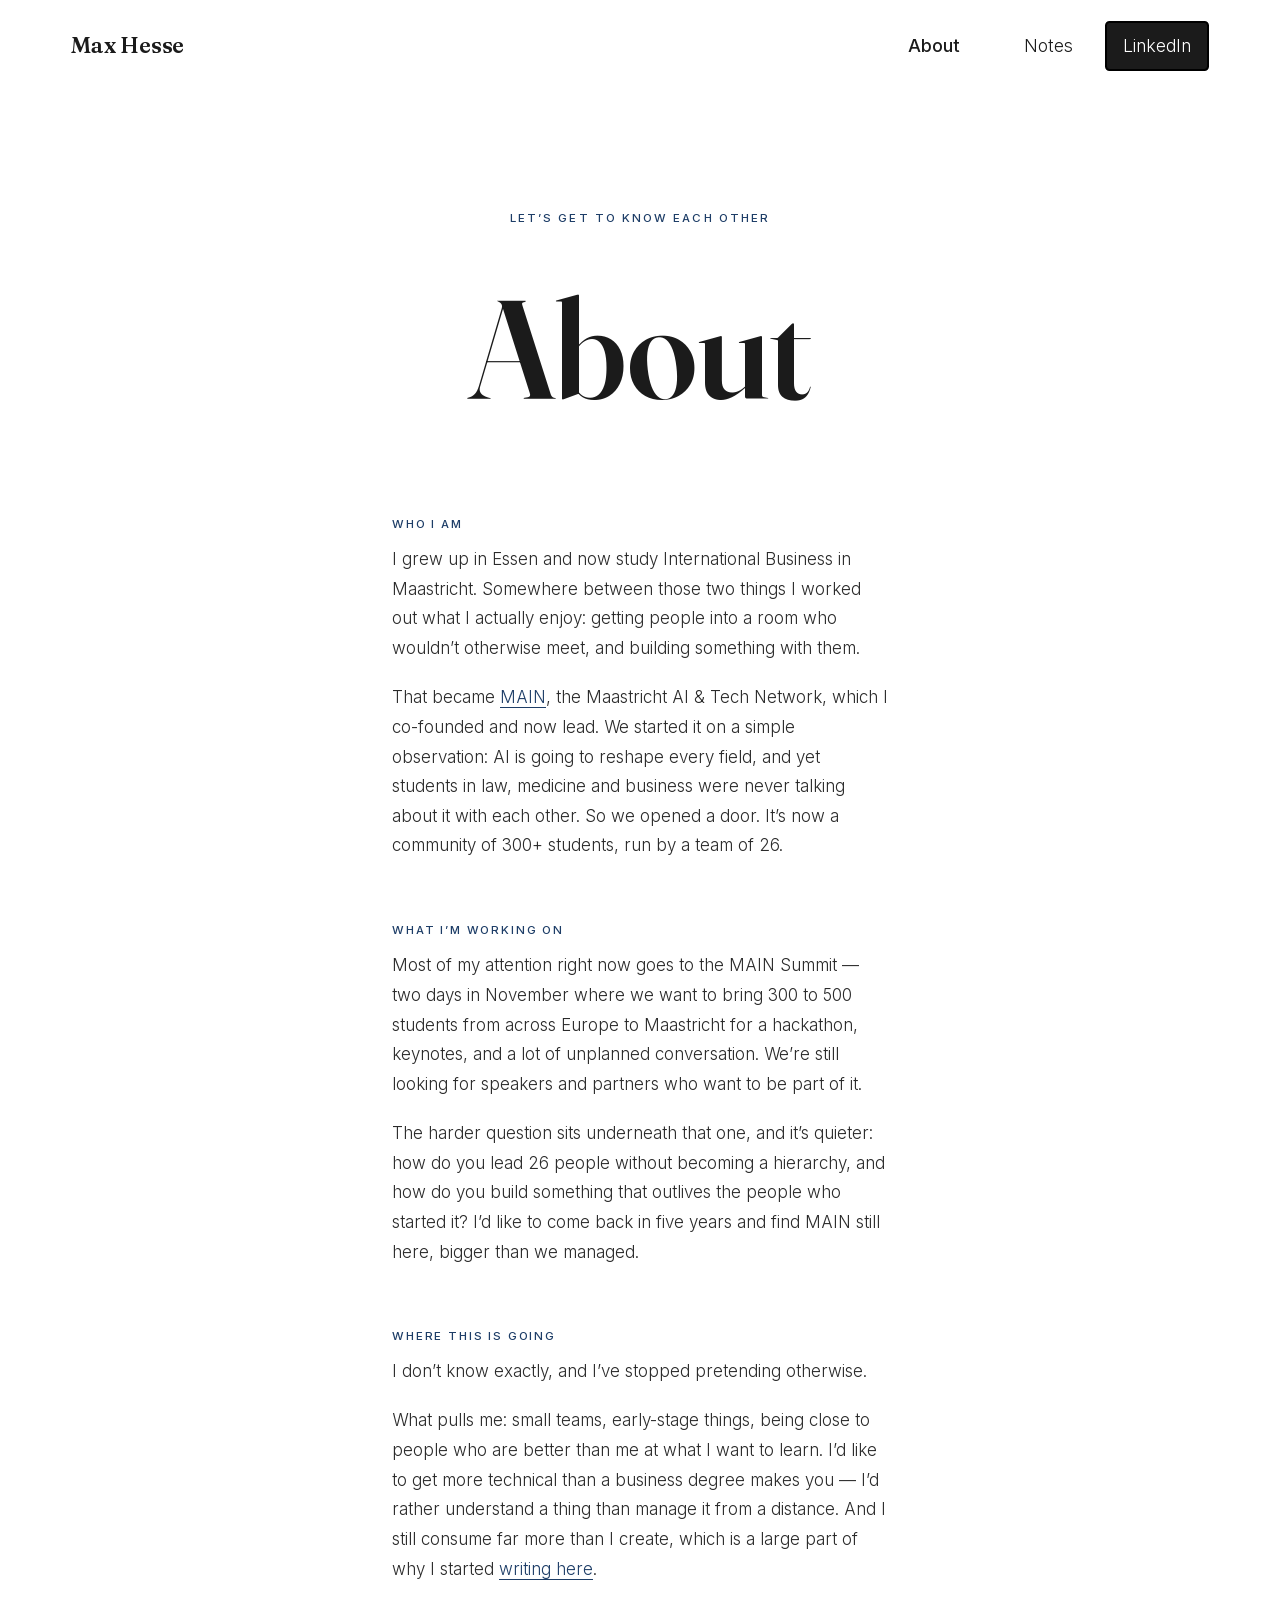
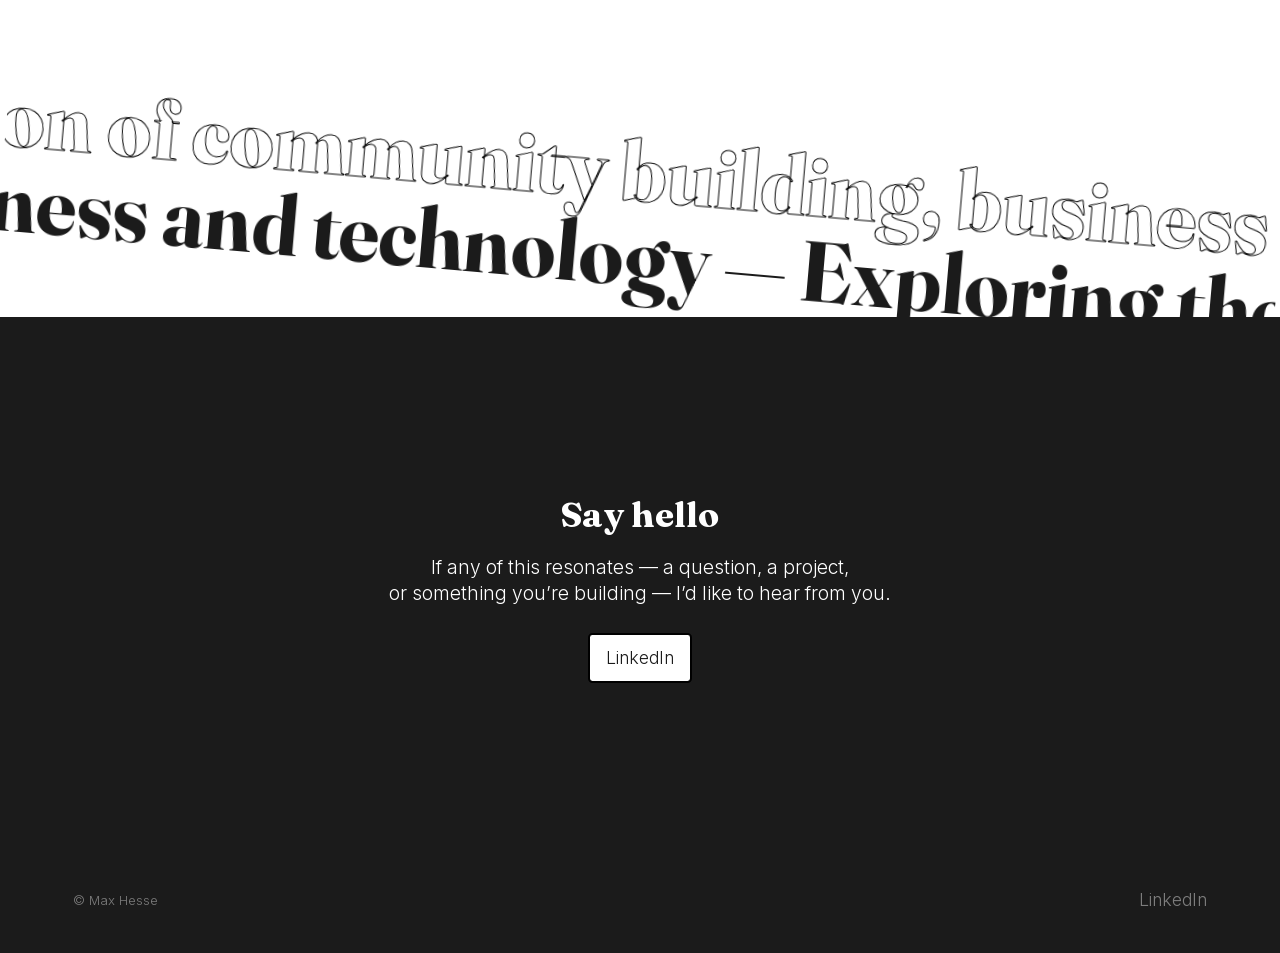
==== commit 72d9eb3e: "Phase 4: add Notes A chronological list at /notes/ — title, date and a one-line teaser per entry — p" ====
--- a/about/index.html
+++ b/about/index.html
@@ -5,7 +5,7 @@
 <title>About — Max Hesse</title>
 <meta name="description" content="Who I am, what I'm working on, and where this might be going. Student in Maastricht, co-founder of MAIN — the Maastricht AI &amp; Tech Network.">
 <meta content="width=device-width, initial-scale=1" name="viewport">
-<link href="../css/style.css?v=9" rel="stylesheet" type="text/css">
+<link href="../css/style.css?v=10" rel="stylesheet" type="text/css">
 <meta property="og:title" content="About — Max Hesse">
 <meta property="og:description" content="Who I am, what I'm working on, and where this might be going.">
 <meta property="og:type" content="article">
@@ -27,12 +27,18 @@
     </div>
     <div class="nav__menu hide">
       <a href="./" class="nav__item is-transition w--current">About</a>
+      <a href="../notes/" class="nav__item is-transition">Notes</a>
       <a href="https://www.linkedin.com/in/maxlhesse" target="_blank" rel="noopener" class="cta menu w-button">LinkedIn</a>
     </div>
     <div class="nav__mobile">
       <div class="menu__line is--top"></div>
       <a href="./" class="nav__item--wrapper w-inline-block">
         <div class="nav__item--title">About</div>
+        <div class="faq__arrow is--mobile"><svg class="faq__arrow--image" viewBox="0 0 24 24" fill="none" aria-hidden="true"><path d="M5 12h14M13 6l6 6-6 6" stroke="currentColor" stroke-width="2.2" stroke-linecap="round" stroke-linejoin="round"/></svg></div>
+        <div class="menu__line"></div>
+      </a>
+      <a href="../notes/" class="nav__item--wrapper w-inline-block">
+        <div class="nav__item--title">Notes</div>
         <div class="faq__arrow is--mobile"><svg class="faq__arrow--image" viewBox="0 0 24 24" fill="none" aria-hidden="true"><path d="M5 12h14M13 6l6 6-6 6" stroke="currentColor" stroke-width="2.2" stroke-linecap="round" stroke-linejoin="round"/></svg></div>
         <div class="menu__line"></div>
       </a>
@@ -78,7 +84,7 @@
         <div class="layer reveal">
           <div class="heading_style-h5">Where this is going</div>
           <p>I don&rsquo;t know exactly, and I&rsquo;ve stopped pretending otherwise.</p>
-          <p>What pulls me: small teams, early-stage things, being close to people who are better than me at what I want to learn. I&rsquo;d like to get more technical than a business degree makes you &mdash; I&rsquo;d rather understand a thing than manage it from a distance. And I still consume far more than I create, which is a large part of why I started writing here.</p>
+          <p>What pulls me: small teams, early-stage things, being close to people who are better than me at what I want to learn. I&rsquo;d like to get more technical than a business degree makes you &mdash; I&rsquo;d rather understand a thing than manage it from a distance. And I still consume far more than I create, which is a large part of why I started <a href="../notes/" class="text-link">writing here</a>.</p>
         </div>
 
       </div>
@@ -109,6 +115,6 @@
   </div>
 </div>
 
-<script src="../js/main.js?v=9"></script>
+<script src="../js/main.js?v=10"></script>
 </body>
 </html>
--- a/css/style.css
+++ b/css/style.css
@@ -1504,3 +1504,40 @@
   .page-head{padding:18vh 24px 0}
   .layer{margin-bottom:6vh}
 }
+
+/* --- notes: intro line under a page heading --- */
+.page-head__intro{max-width:46ch;margin:2.2em auto 0;font-family:var(--font-body);font-weight:300;
+  font-size:1.05rem;line-height:1.65;color:#5a5a5a;text-align:center}
+
+/* --- notes: the chronological list --- */
+.notes-list{border-top:1px solid #e8e8e8}
+.note-item{display:block;padding:2.1rem 0;border-bottom:1px solid #e8e8e8;text-decoration:none;color:inherit;transition:padding-left .3s ease}
+.note-item:hover{padding-left:.7rem;color:inherit}
+.note-item__date{display:block;font-family:var(--font-body);font-weight:300;font-size:.76rem;
+  letter-spacing:.09em;text-transform:uppercase;color:#9a9a9a;margin-bottom:.5rem}
+.note-item__title{font-family:var(--font-display);font-weight:600;font-size:1.55rem;line-height:1.25;
+  margin:0 0 .35rem;color:var(--black);transition:color .25s}
+.note-item:hover .note-item__title{color:var(--primary)}
+.note-item__teaser{font-family:var(--font-body);font-weight:300;font-size:1rem;line-height:1.6;
+  color:#666;margin:0;max-width:52ch}
+
+/* --- notes: a single note --- */
+.note__head{padding-top:23vh}
+.note__date{display:block;font-family:var(--font-body);font-weight:300;font-size:.76rem;
+  letter-spacing:.09em;text-transform:uppercase;color:var(--primary);margin-bottom:1rem}
+.note__title{font-family:var(--font-display);font-weight:600;line-height:1.1;margin:0;
+  font-size:clamp(2.2rem,5.5vw,3.8rem);color:var(--black)}
+.note__head .container-xs{padding-top:0;padding-bottom:0}
+.note__body{padding-top:1.5rem}
+.note__body p{font-family:var(--font-body);font-weight:300;font-size:1.09rem;line-height:1.8;
+  color:#2a2a2a;margin:0 0 1.5em}
+.note__body p:last-child{margin-bottom:0}
+
+.back-link{display:inline-block;margin-top:4rem;font-family:var(--font-body);font-weight:300;
+  font-size:.92rem;color:#8a8a8a;text-decoration:none;transition:color .2s}
+.back-link:hover{color:var(--primary)}
+
+@media screen and (max-width:767px){
+  .note__head{padding-top:18vh}
+  .page-head__intro{font-size:1rem}
+}
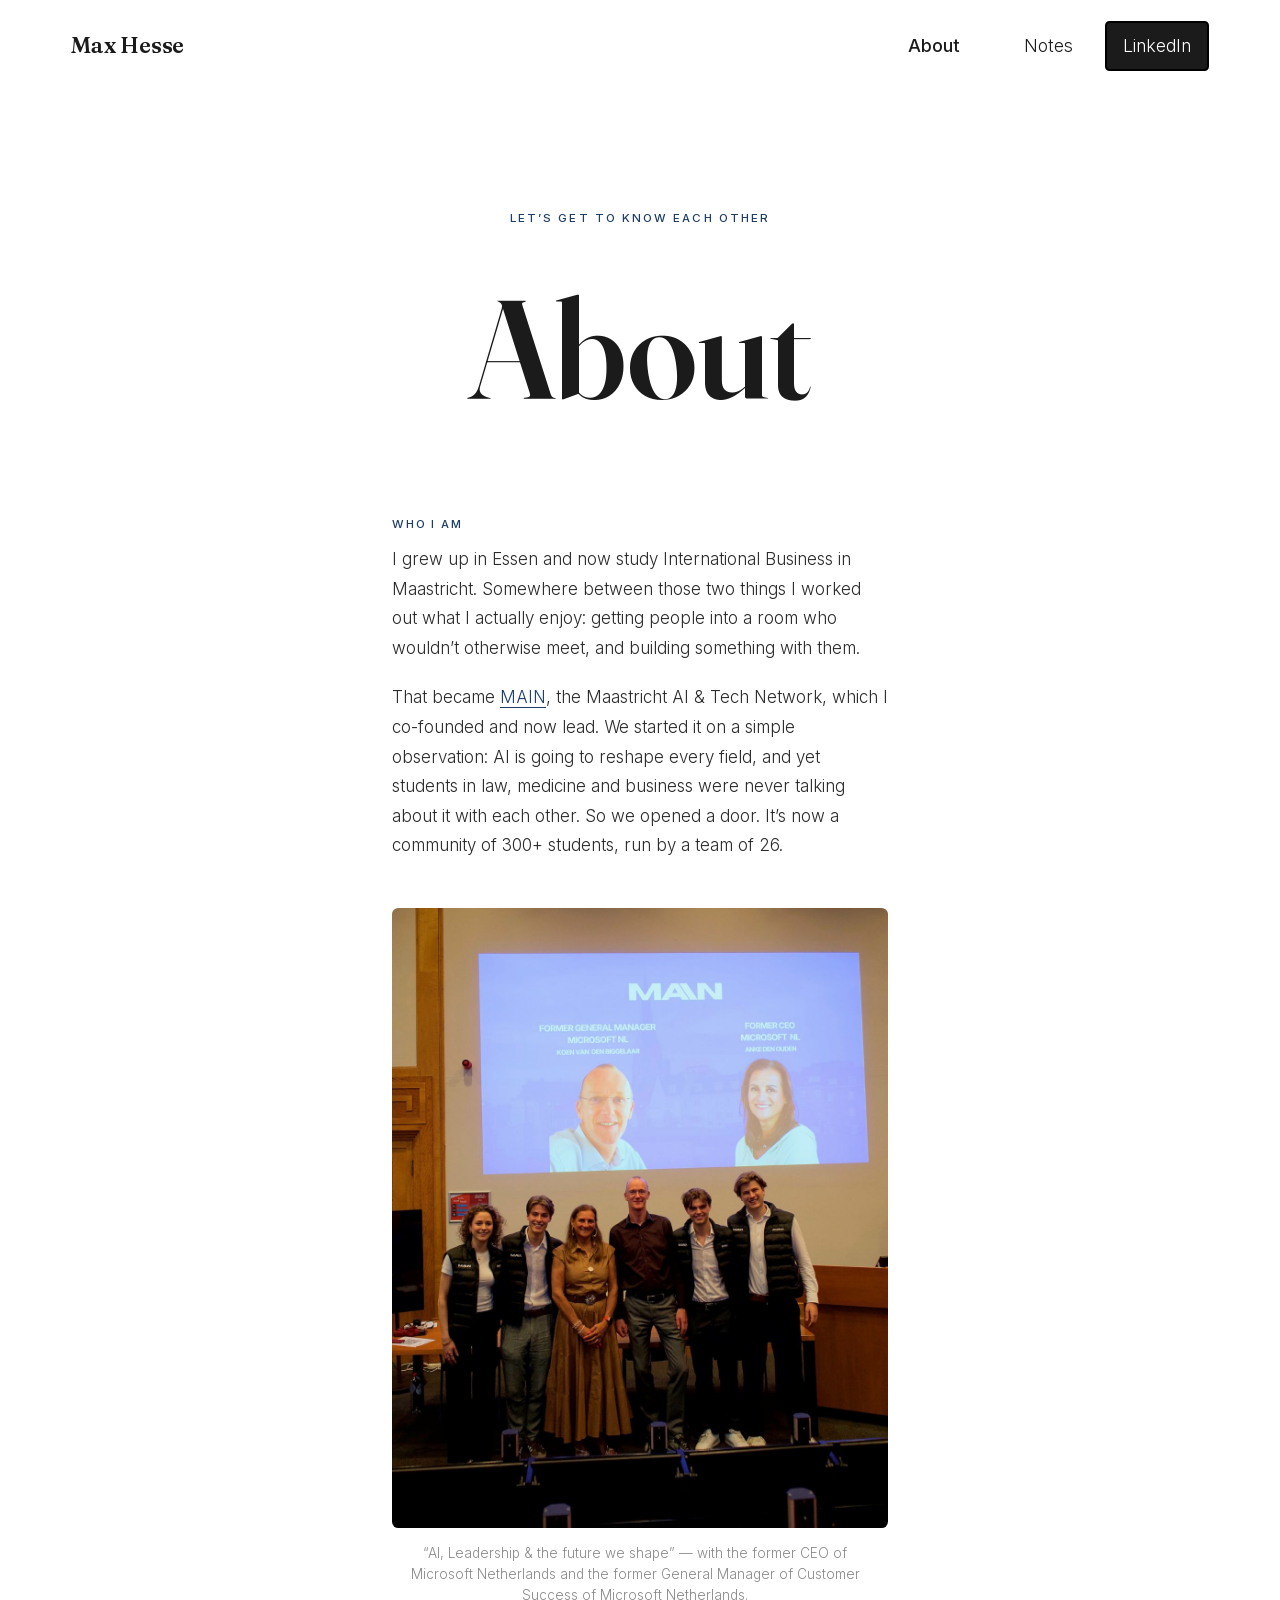
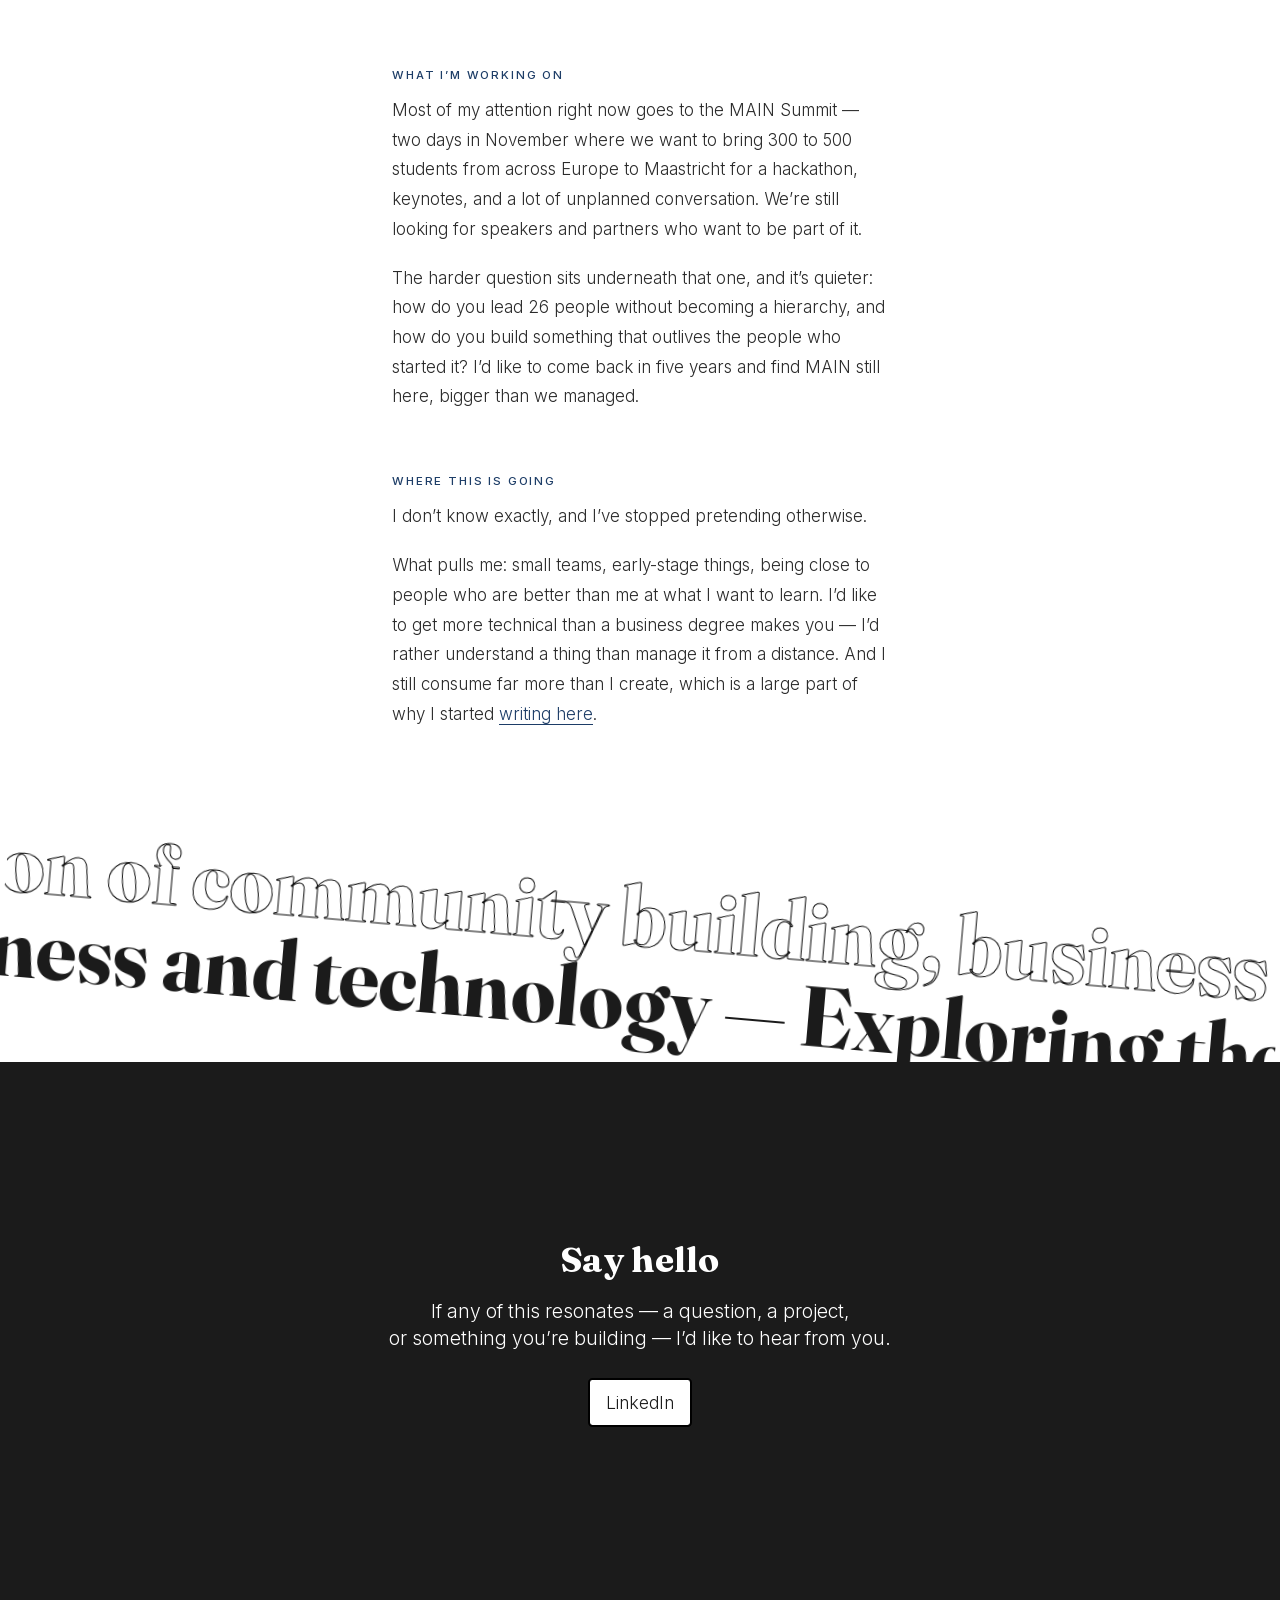
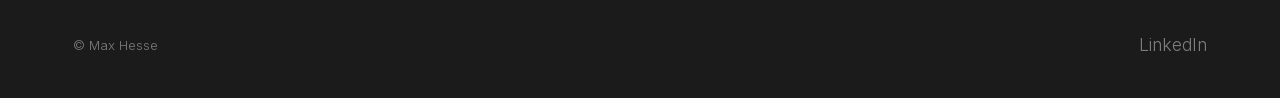
==== commit a9e313d8: "Add the MAIN keynote photo to About Placed in the "Who I am" layer, right after MAIN is introduced, " ====
--- a/about/index.html
+++ b/about/index.html
@@ -5,7 +5,7 @@
 <title>About — Max Hesse</title>
 <meta name="description" content="Who I am, what I'm working on, and where this might be going. Student in Maastricht, co-founder of MAIN — the Maastricht AI &amp; Tech Network.">
 <meta content="width=device-width, initial-scale=1" name="viewport">
-<link href="../css/style.css?v=10" rel="stylesheet" type="text/css">
+<link href="../css/style.css?v=11" rel="stylesheet" type="text/css">
 <meta property="og:title" content="About — Max Hesse">
 <meta property="og:description" content="Who I am, what I'm working on, and where this might be going.">
 <meta property="og:type" content="article">
@@ -73,6 +73,11 @@
           <div class="heading_style-h5">Who I am</div>
           <p>I grew up in Essen and now study International Business in Maastricht. Somewhere between those two things I worked out what I actually enjoy: getting people into a room who wouldn&rsquo;t otherwise meet, and building something with them.</p>
           <p>That became <a href="https://mainmaastricht.com" target="_blank" rel="noopener" class="text-link">MAIN</a>, the Maastricht AI &amp; Tech Network, which I co-founded and now lead. We started it on a simple observation: AI is going to reshape every field, and yet students in law, medicine and business were never talking about it with each other. So we opened a door. It&rsquo;s now a community of 300+ students, run by a team of 26.</p>
+
+          <figure class="figure">
+            <img src="../images/main-event.jpg" loading="lazy" width="1080" height="1350" alt="The MAIN board on stage in Maastricht after the keynote, in front of a slide announcing the two Microsoft Netherlands speakers." class="figure__img">
+            <figcaption class="figure__caption">&ldquo;AI, Leadership &amp; the future we shape&rdquo; &mdash; with the former CEO of Microsoft Netherlands and the former General Manager of Customer Success of Microsoft Netherlands.</figcaption>
+          </figure>
         </div>
 
         <div class="layer reveal">
@@ -115,6 +120,6 @@
   </div>
 </div>
 
-<script src="../js/main.js?v=10"></script>
+<script src="../js/main.js?v=11"></script>
 </body>
 </html>
--- a/css/style.css
+++ b/css/style.css
@@ -1541,3 +1541,13 @@
   .note__head{padding-top:18vh}
   .page-head__intro{font-size:1rem}
 }
+
+/* --- editorial figure with caption --- */
+.figure{margin:2.9rem 0 0}
+.figure__img{display:block;width:100%;height:auto;border-radius:.4rem}
+.figure__caption{margin-top:.95rem;max-width:54ch;font-family:var(--font-body);font-weight:300;
+  font-size:.85rem;line-height:1.55;color:#8a8a8a}
+@media screen and (max-width:767px){
+  .figure{margin-top:2.2rem}
+  .figure__caption{font-size:.8rem}
+}
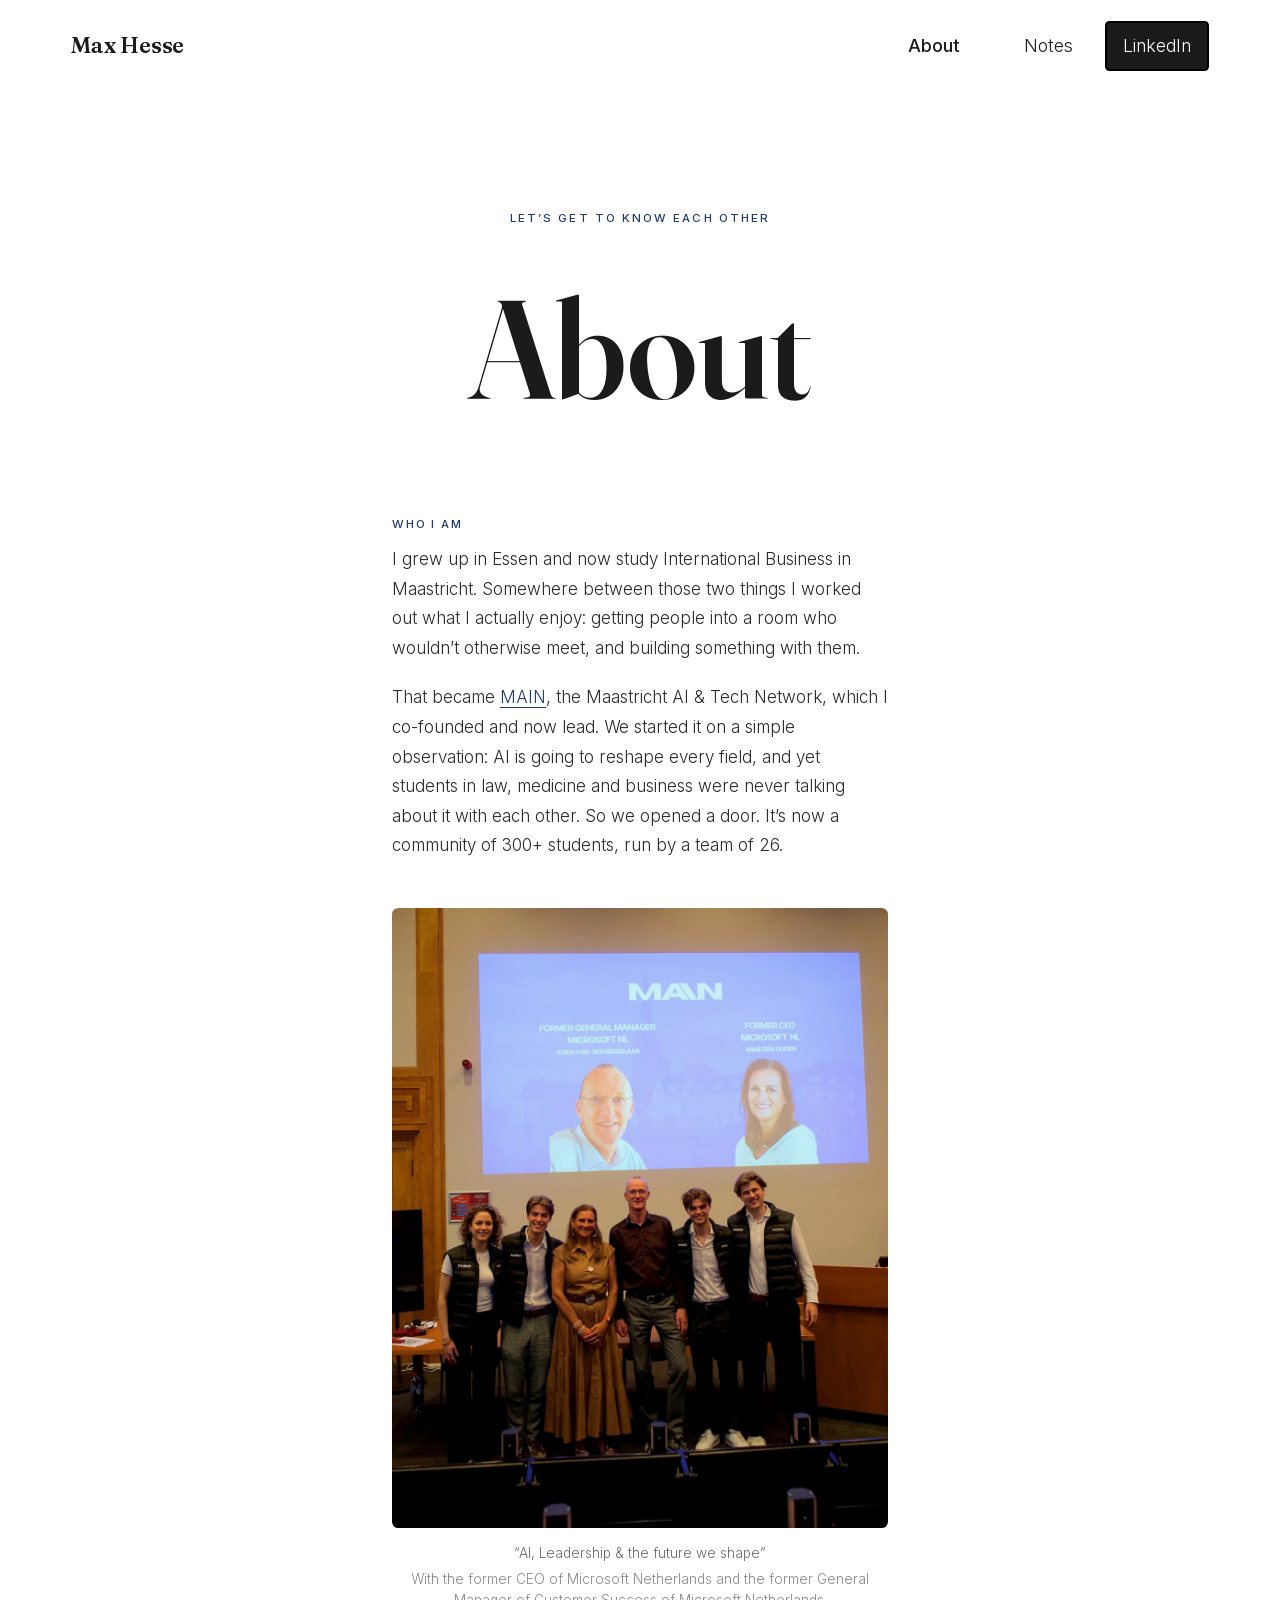
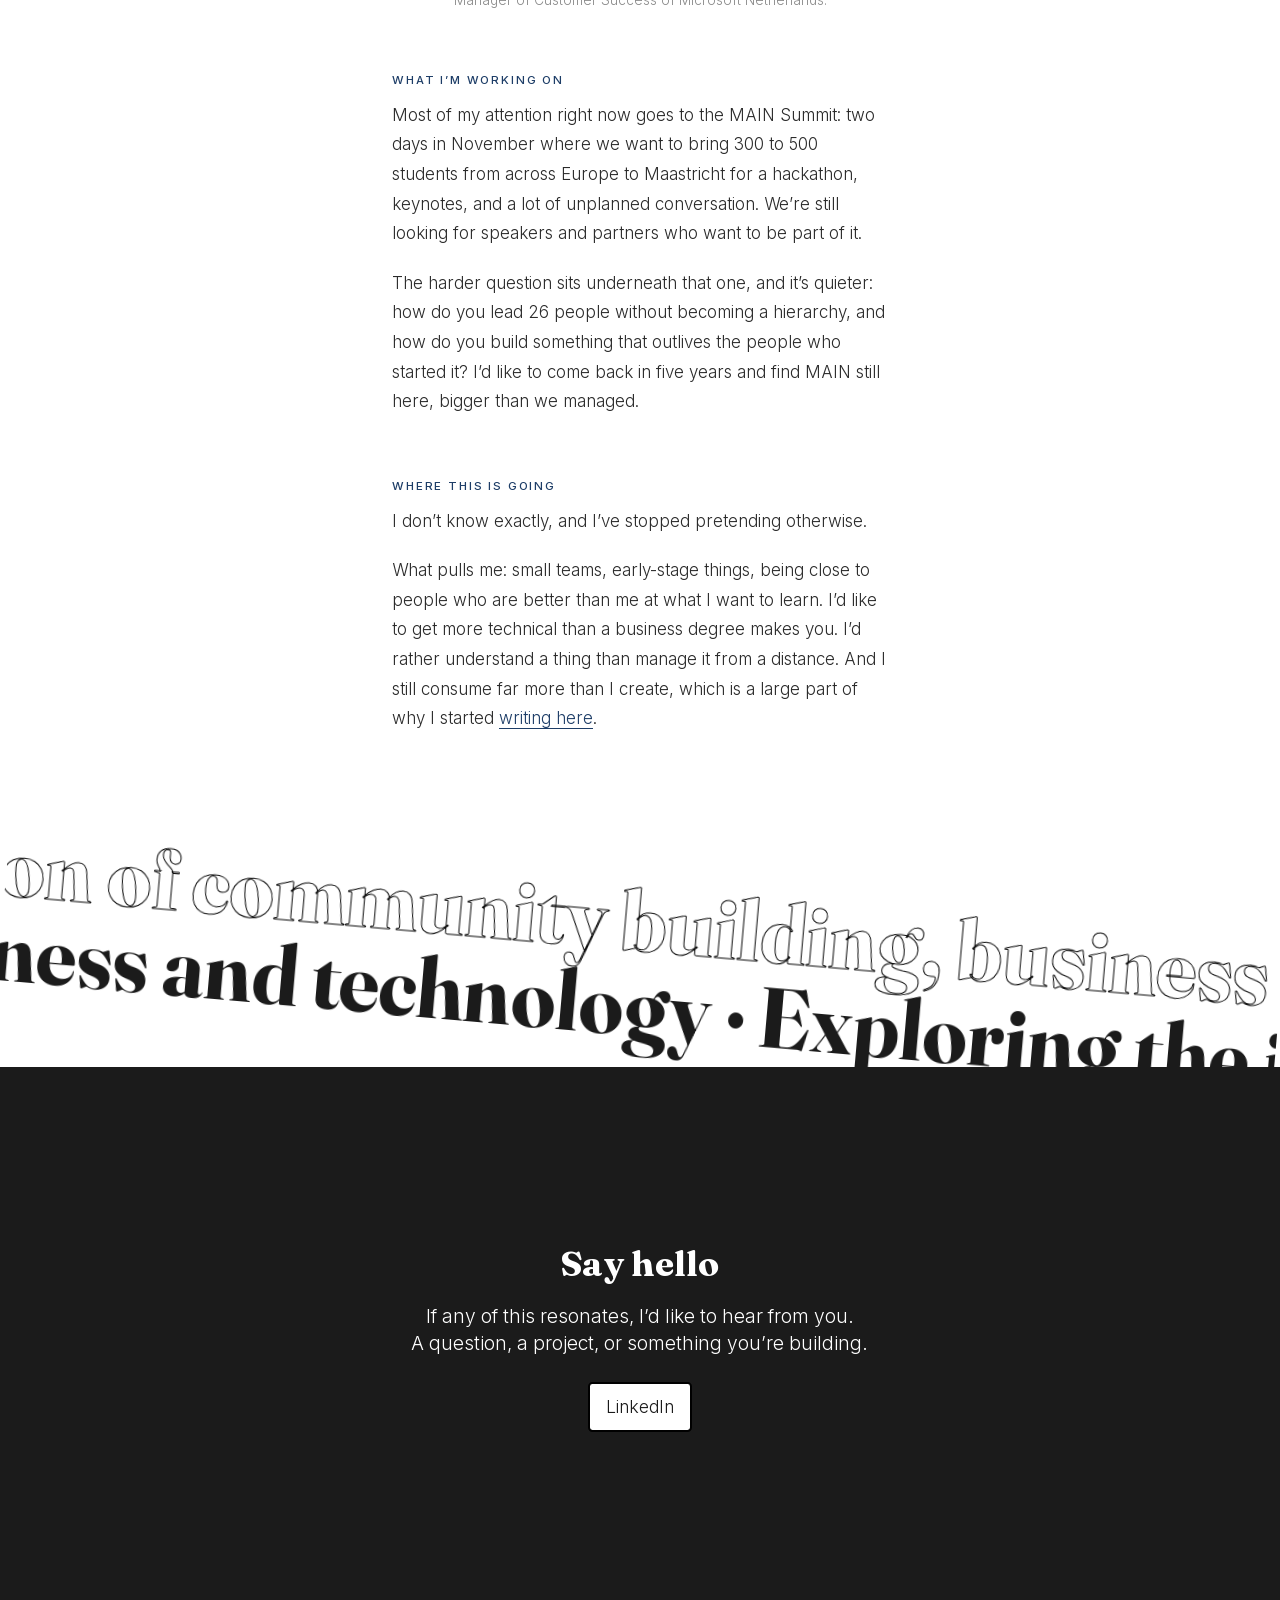
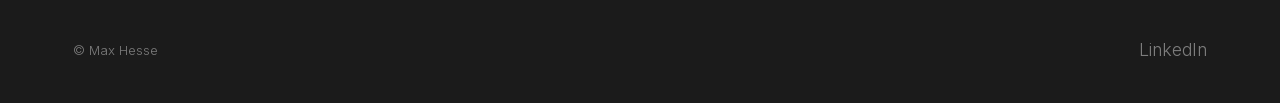
==== commit fcfa28af: "Centre the figure caption, remove em dashes site-wide The caption now runs centred under the photo, " ====
--- a/about/index.html
+++ b/about/index.html
@@ -2,11 +2,11 @@
 <html lang="en">
 <head>
 <meta charset="utf-8">
-<title>About — Max Hesse</title>
-<meta name="description" content="Who I am, what I'm working on, and where this might be going. Student in Maastricht, co-founder of MAIN — the Maastricht AI &amp; Tech Network.">
+<title>About · Max Hesse</title>
+<meta name="description" content="Who I am, what I'm working on, and where this might be going. Student in Maastricht, co-founder of MAIN, the Maastricht AI &amp; Tech Network.">
 <meta content="width=device-width, initial-scale=1" name="viewport">
-<link href="../css/style.css?v=11" rel="stylesheet" type="text/css">
-<meta property="og:title" content="About — Max Hesse">
+<link href="../css/style.css?v=12" rel="stylesheet" type="text/css">
+<meta property="og:title" content="About · Max Hesse">
 <meta property="og:description" content="Who I am, what I'm working on, and where this might be going.">
 <meta property="og:type" content="article">
 <meta property="og:url" content="https://maxleohesse.com/about/">
@@ -76,35 +76,35 @@
 
           <figure class="figure">
             <img src="../images/main-event.jpg" loading="lazy" width="1080" height="1350" alt="The MAIN board on stage in Maastricht after the keynote, in front of a slide announcing the two Microsoft Netherlands speakers." class="figure__img">
-            <figcaption class="figure__caption">&ldquo;AI, Leadership &amp; the future we shape&rdquo; &mdash; with the former CEO of Microsoft Netherlands and the former General Manager of Customer Success of Microsoft Netherlands.</figcaption>
+            <figcaption class="figure__caption"><span class="figure__caption-title">&ldquo;AI, Leadership &amp; the future we shape&rdquo;</span>With the former CEO of Microsoft Netherlands and the former General Manager of Customer Success of Microsoft Netherlands.</figcaption>
           </figure>
         </div>
 
         <div class="layer reveal">
           <div class="heading_style-h5">What I&rsquo;m working on</div>
-          <p>Most of my attention right now goes to the MAIN Summit &mdash; two days in November where we want to bring 300 to 500 students from across Europe to Maastricht for a hackathon, keynotes, and a lot of unplanned conversation. We&rsquo;re still looking for speakers and partners who want to be part of it.</p>
+          <p>Most of my attention right now goes to the MAIN Summit: two days in November where we want to bring 300 to 500 students from across Europe to Maastricht for a hackathon, keynotes, and a lot of unplanned conversation. We&rsquo;re still looking for speakers and partners who want to be part of it.</p>
           <p>The harder question sits underneath that one, and it&rsquo;s quieter: how do you lead 26 people without becoming a hierarchy, and how do you build something that outlives the people who started it? I&rsquo;d like to come back in five years and find MAIN still here, bigger than we managed.</p>
         </div>
 
         <div class="layer reveal">
           <div class="heading_style-h5">Where this is going</div>
           <p>I don&rsquo;t know exactly, and I&rsquo;ve stopped pretending otherwise.</p>
-          <p>What pulls me: small teams, early-stage things, being close to people who are better than me at what I want to learn. I&rsquo;d like to get more technical than a business degree makes you &mdash; I&rsquo;d rather understand a thing than manage it from a distance. And I still consume far more than I create, which is a large part of why I started <a href="../notes/" class="text-link">writing here</a>.</p>
+          <p>What pulls me: small teams, early-stage things, being close to people who are better than me at what I want to learn. I&rsquo;d like to get more technical than a business degree makes you. I&rsquo;d rather understand a thing than manage it from a distance. And I still consume far more than I create, which is a large part of why I started <a href="../notes/" class="text-link">writing here</a>.</p>
         </div>
 
       </div>
     </section>
 
     <section class="section is--smwyg">
-      <div class="super-text first is--outline-text">Exploring the intersection of community building, business and technology &mdash;&nbsp;Exploring the intersection of community building, business and technology &mdash;&nbsp;Exploring the intersection of community building, business and technology &mdash;&nbsp;</div>
-      <div class="super-text second">Exploring the intersection of community building, business and technology &mdash;&nbsp;Exploring the intersection of community building, business and technology &mdash;&nbsp;Exploring the intersection of community building, business and technology &mdash;&nbsp;</div>
+      <div class="super-text first is--outline-text">Exploring the intersection of community building, business and technology &middot;&nbsp;Exploring the intersection of community building, business and technology &middot;&nbsp;Exploring the intersection of community building, business and technology &middot;&nbsp;</div>
+      <div class="super-text second">Exploring the intersection of community building, business and technology &middot;&nbsp;Exploring the intersection of community building, business and technology &middot;&nbsp;Exploring the intersection of community building, business and technology &middot;&nbsp;</div>
     </section>
 
     <section class="section is--contact is--black">
       <div class="container is--contact">
         <div class="is--centered">
           <h3 class="text-white">Say hello</h3>
-          <p class="text-white">If any of this resonates &mdash; a question, a project,<br>or something you&rsquo;re building &mdash; I&rsquo;d like to hear from you.</p>
+          <p class="text-white">If any of this resonates, I&rsquo;d like to hear from you.<br>A question, a project, or something you&rsquo;re building.</p>
           <div class="cta__footer-wrapper">
             <a href="https://www.linkedin.com/in/maxlhesse" target="_blank" rel="noopener" class="cta is--reverse w-button">LinkedIn</a>
           </div>
@@ -120,6 +120,6 @@
   </div>
 </div>
 
-<script src="../js/main.js?v=11"></script>
+<script src="../js/main.js?v=12"></script>
 </body>
 </html>
--- a/css/style.css
+++ b/css/style.css
@@ -1545,8 +1545,9 @@
 /* --- editorial figure with caption --- */
 .figure{margin:2.9rem 0 0}
 .figure__img{display:block;width:100%;height:auto;border-radius:.4rem}
-.figure__caption{margin-top:.95rem;max-width:54ch;font-family:var(--font-body);font-weight:300;
-  font-size:.85rem;line-height:1.55;color:#8a8a8a}
+.figure__caption{margin:.95rem auto 0;max-width:54ch;text-align:center;font-family:var(--font-body);
+  font-weight:300;font-size:.85rem;line-height:1.55;color:#8a8a8a}
+.figure__caption-title{display:block;margin-bottom:.3rem;color:#6a6a6a}
 @media screen and (max-width:767px){
   .figure{margin-top:2.2rem}
   .figure__caption{font-size:.8rem}
